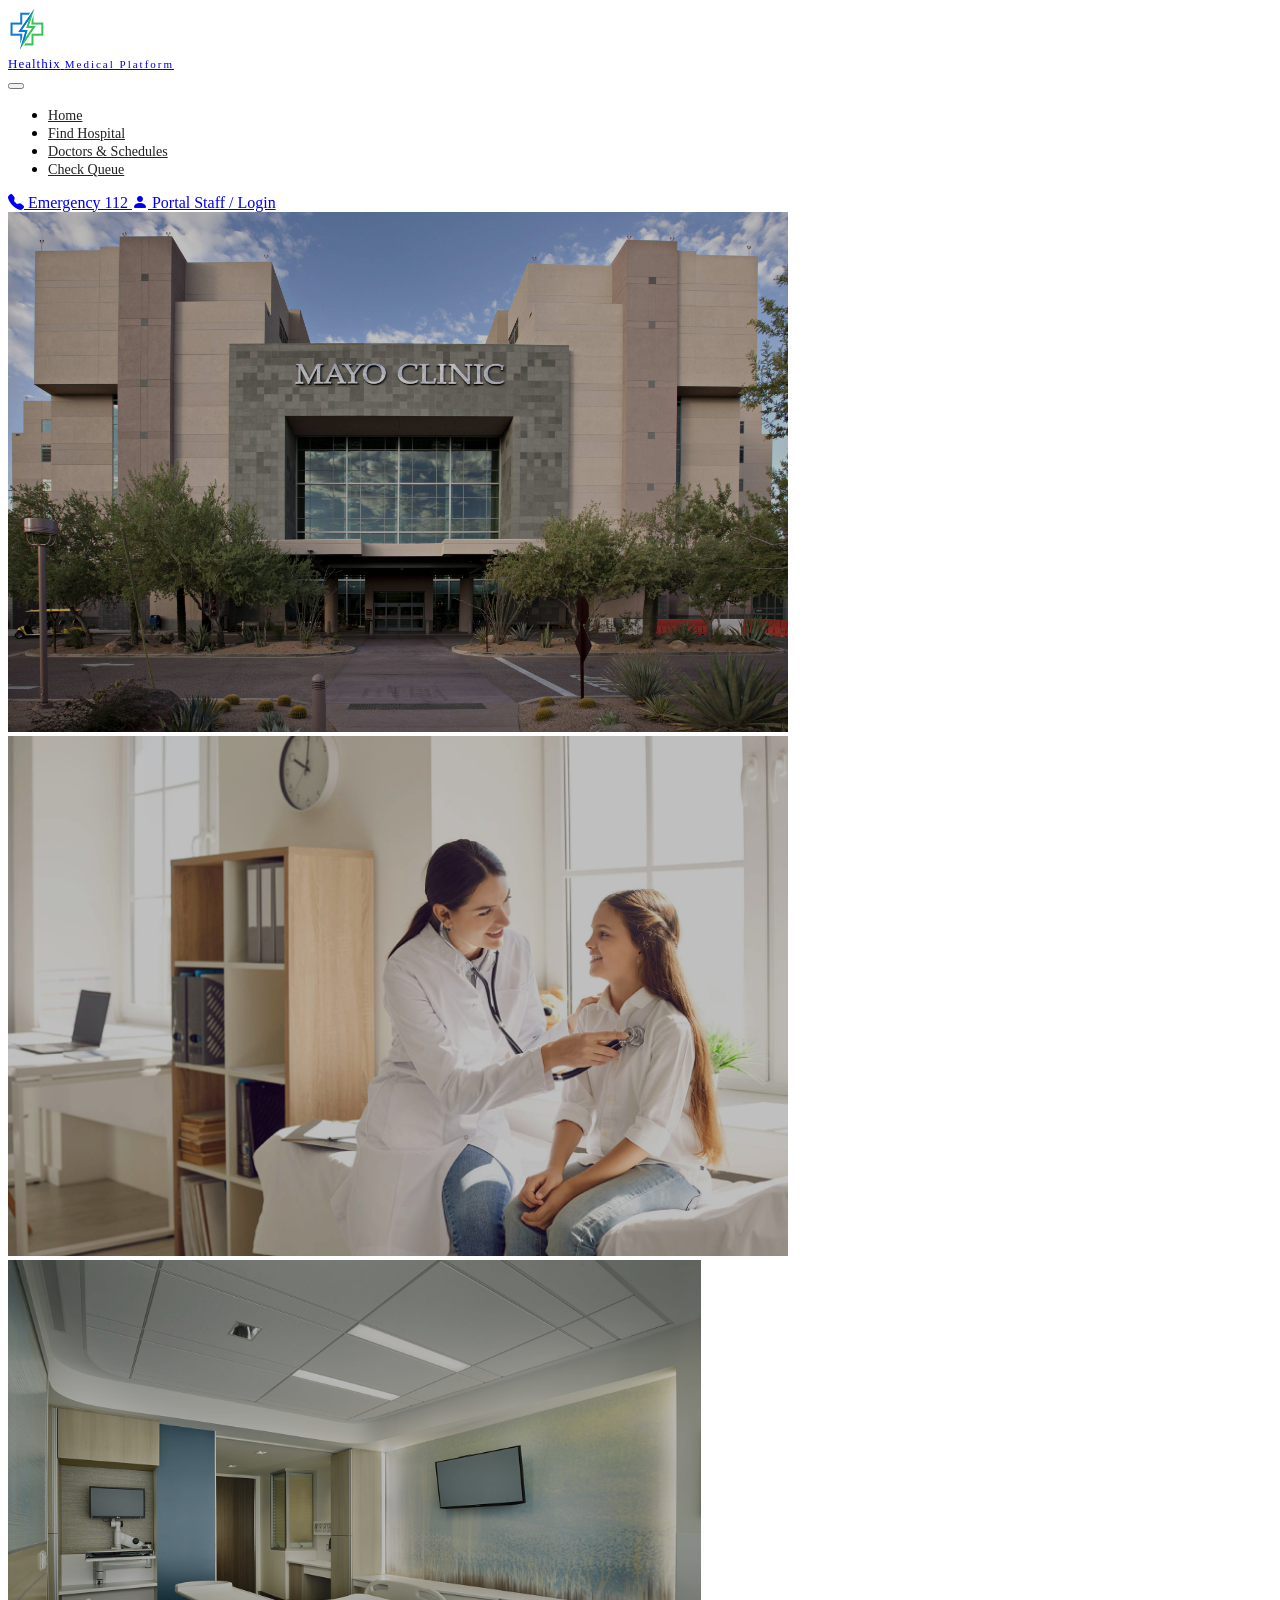
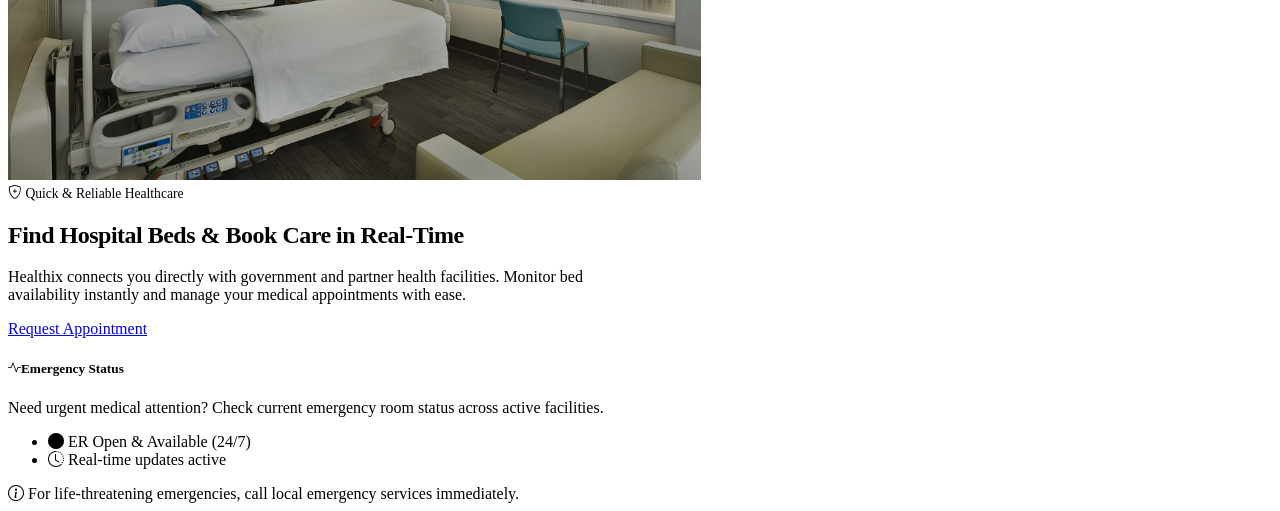
==== frontend/index.html @ d02d12ff "Add frontend: reorganized Bootstrap landing page" ====
<!DOCTYPE html>
<html lang ="en">
    <head>
        <meta charset="UTF-8">
        <meta name="viewport" content="width=device-width, initial-scale=1.0">
        <title>QuickCare - Hospital & Bed Availability</title>

        <link href="css/bootstrap.min.css" rel="stylesheet">
        <link rel="stylesheet" href="https://cdn.jsdelivr.net/npm/bootstrap-icons@1.11.1/font/bootstrap-icons.css">
        <style>
            .nav-link-custom {
                font-size: 0.88rem;
                font-weight: 500;
                color: #222 !important;
                transition: color 0.2s ease;
            }
            .nav-link-custom:hover {
                color: #0d6efd !important;
            }
            .action-link {
                font-size: 0.88rem;
                font-weight: 600;
                color: #222;
                text-decoration: none;
            }
            .action-link:hover {
                color: #0d6efd;
            }
        </style>
    </head>

    <body>

        <nav class="navbar navbar-expand-lg navbar-light bg-white border-bottom sticky-top py-3">
            <div class="container-fluid px-lg-5">
            <a class="navbar-brand d-flex align-items-center me-4" href="#">
                <img src="assets/img/QuickCareLogo.png" alt="logo" height="42" class="d-inline-block align-text-top">
                <div style="line-height: 1.1;">
                    <span style="font-size: 13px; letter-spacing: 1px;" class="d-block fw-bold text-dark">Healthix</span>
                    <span style="font-size: 11px; letter-spacing: 2px;" class="text-muted fw-semibold">Medical Platform</span>
                </div>
            </a>
            <button class="navbar-toggler border-0" type="button" data-bs-toggle="collapse" data-bs-target="#navMenu">
                <span class="navbar-toggler-icon"></span>
            </button>
            <div class="collapse navbar-collapse justify-content-end" id="navMenu">
                <ul class="navbar-nav align-items-center gap-lg-3 mb-3 mb-lg-0 me-lg-4">
                    <li class="nav-item">
                        <a class="nav-link nav-link-custom active" href="#">Home</a>
                    </li>
                    <li class="nav-item">
                        <a class="nav-link nav-link-custom" href="#hospitals">Find Hospital</a>
                    </li>
                    <li class="nav-item">
                        <a class="nav-link nav-link-custom" href="#doctors">Doctors & Schedules</a>
                    </li>
                    <li class="nav-item">
                        <a class="nav-link nav-link-custom" href="#queue-status">Check Queue</a>
                    </li>
                </ul>
                <div class="d-flex align-items-center gap-2">
                    <a href="tel:112" class="btn btn-outline-danger btn-sm px-3 py-2 rounded-pill fw-semibold">
                        <i class="bi bi-telephone-fill me-1"></i> Emergency 112
                    </a>
                    <a href="#login" class="btn btn-primary btn-sm px-3 py-2 rounded-pill fw-semibold shadow-sm">
                        <i class="bi bi-person-fill me-1"></i> Portal Staff / Login
                    </a>
                </div>
            </div>
            </div>
        </nav>

        <section id="heroCarousel" class="carousel slide border-bottom position-relative overflow-hidden" data-bs-ride="carousel">

            <div class="carousel-inner">
                <div class="carousel-item active" data-bs-interval="4000">
                    <img src="assets/img/Hospital 1.jpg" class="d-block w-100 object-fit-cover" style="height: 520px; filter: brightness(0.75);" alt="Background 1">
                </div>
                <div class="carousel-item" data-bs-interval="4000">
                    <img src="assets/img/Doctor Pic 1.jpg" class="d-block w-100 object-fit-cover" style="height: 520px; filter: brightness(0.75);" alt="Background 2">
                </div>
                <div class="carousel-item" data-bs-interval="4000">
                    <img src="assets/img/Hospital Room 1.jpg" class="d-block w-100 object-fit-cover" style="height: 520px; filter: brightness(0.75);" alt="Background 3">
                </div>
            </div>
            <div class="position-absolute top-0 start-0 w-100 h-100 d-flex align-items-center" style="z-index: 2;">

            <div class="container px-lg-5 py-5">
                <div class="row align-items-center">
                    <div class="col-lg-7 mb-4 mb-lg-0 text-white">
                        <span class="badge bg-primary-subtle text-primary mb-3 px-3 py-2 rounded-pill fw-semibold" style="font-size: 0.85rem;">
                            <i class="bi bi-shield-plus me-1"></i> Quick & Reliable Healthcare
                        </span>
                        <h1 class="fw-bold display-5 text-white mb-3" style="letter-spacing: -0.5px;">
                            Find Hospital Beds & Book Care in Real-Time
                        </h1>
                        <p class="lead fs-6 mb-4 text-light" style="max-width: 580px;">
                            Healthix connects you directly with government and partner health facilities. Monitor bed availability instantly and manage your medical appointments with ease.
                        </p>
                        <div class="d-flex flex-wrap gap-3">
                            <a href="#bed-avaibility" class="btn btn-primary px-4 py-2 fw-semibold">
                                Request Appointment
                            </a>
                     </div>
                </div>

            <div class="col-lg-5">
                <div class="card border-0 shadow-sm p-4 rounded-4 bg-white">
                    <h5 class="fw-bold mb-3 text-dark">
                        <i class="bi bi-activity text-primary me-2"></i>Emergency Status
                    </h5>
                    <p class="text-muted small mb-4">
                        Need urgent medical attention? Check current emergency room status across active facilities.
                    </p>
                    <ul class="list-unstyled mb-4 small">
                        <li class="d-flex align-items-center mb-2 text-success fw-semibold">
                            <i class="bi bi-circle-fill fs-6 me-2"></i> ER Open & Available (24/7)
                        </li>
                        <li class="d-flex align-items-center text-secondary">
                            <i class="bi bi-clock-history me-2"></i> Real-time updates active
                        </li>
                    </ul>
                    <div class="alert alert-light border m-0 py-2 px-3 small text-muted">
                        <i class="bi bi-info-circle me-1 text-primary"></i> For life-threatening emergencies, call local emergency services immediately.
                    </div>
                </div>
            </div>
        </div>
    </div>
    </div>

        </section>
        <script src="js/bootstrap.bundle.min.js"></script>
    </body>
</html>
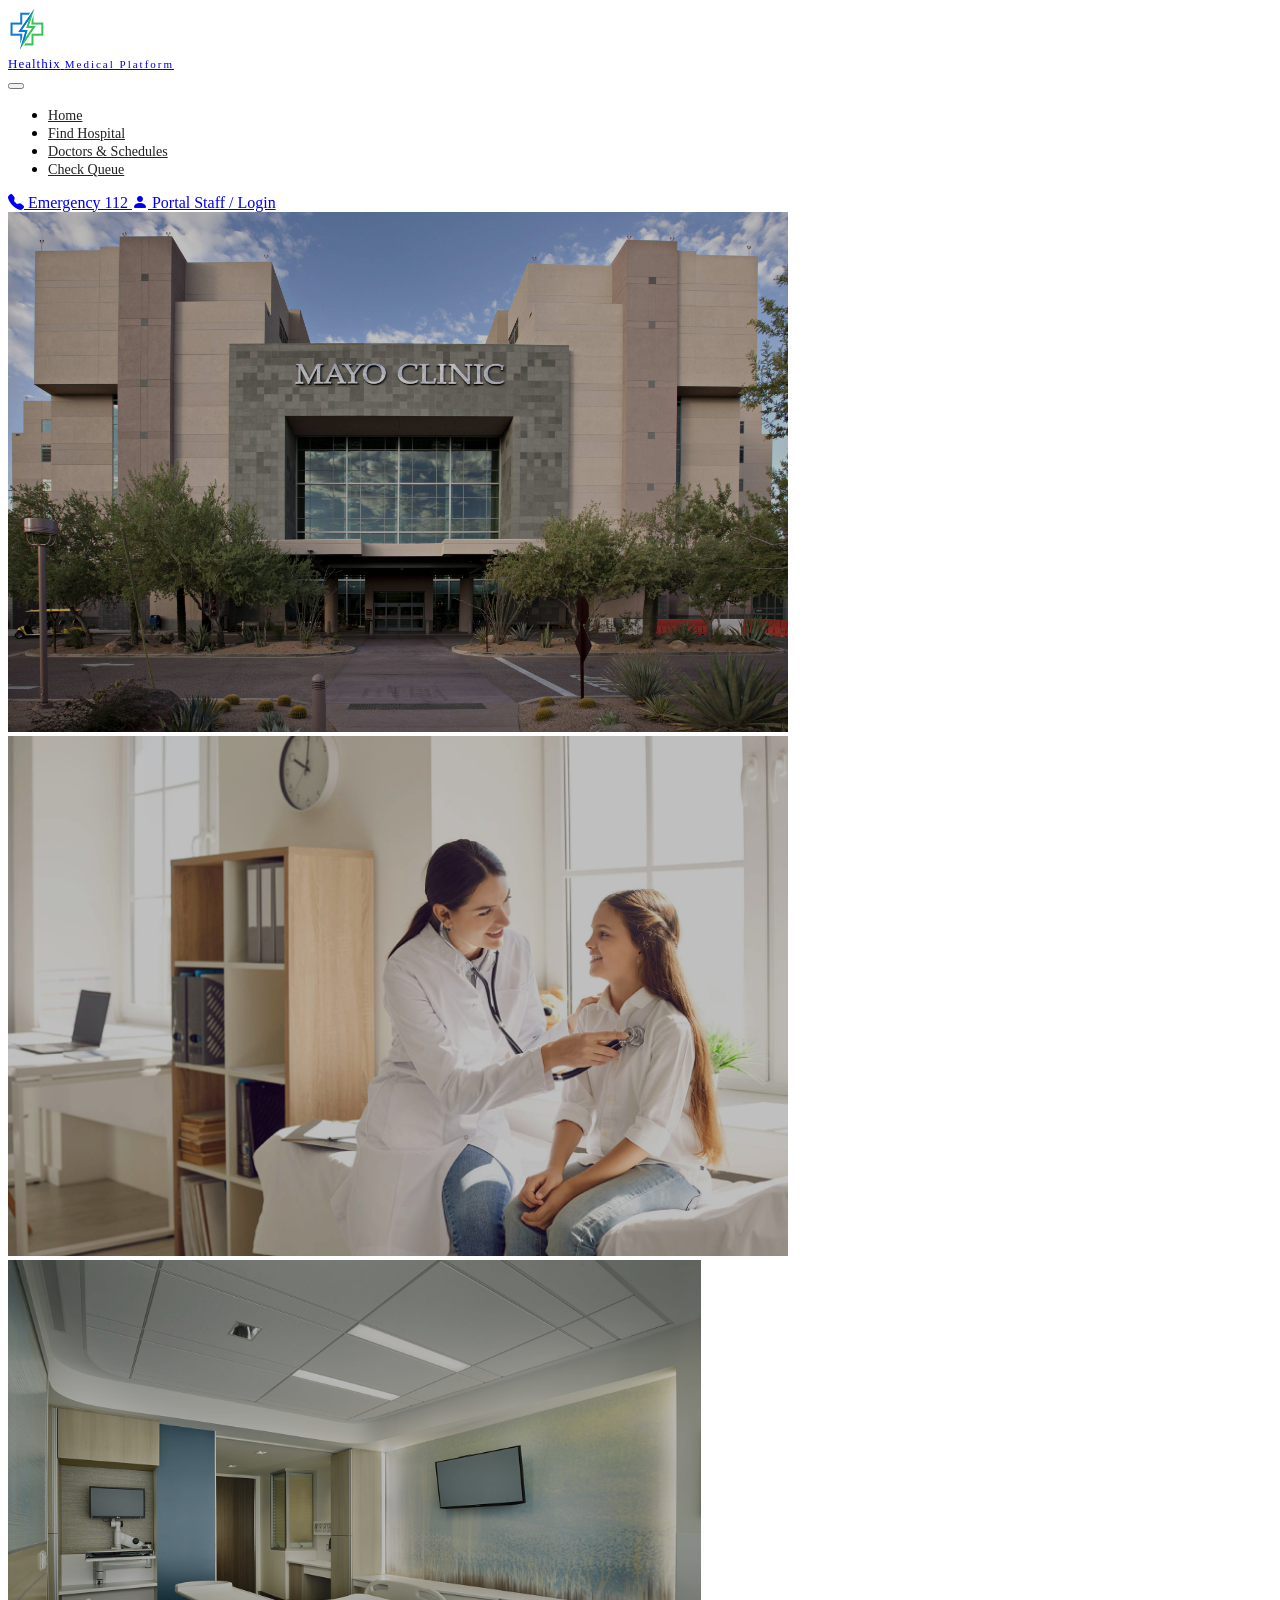
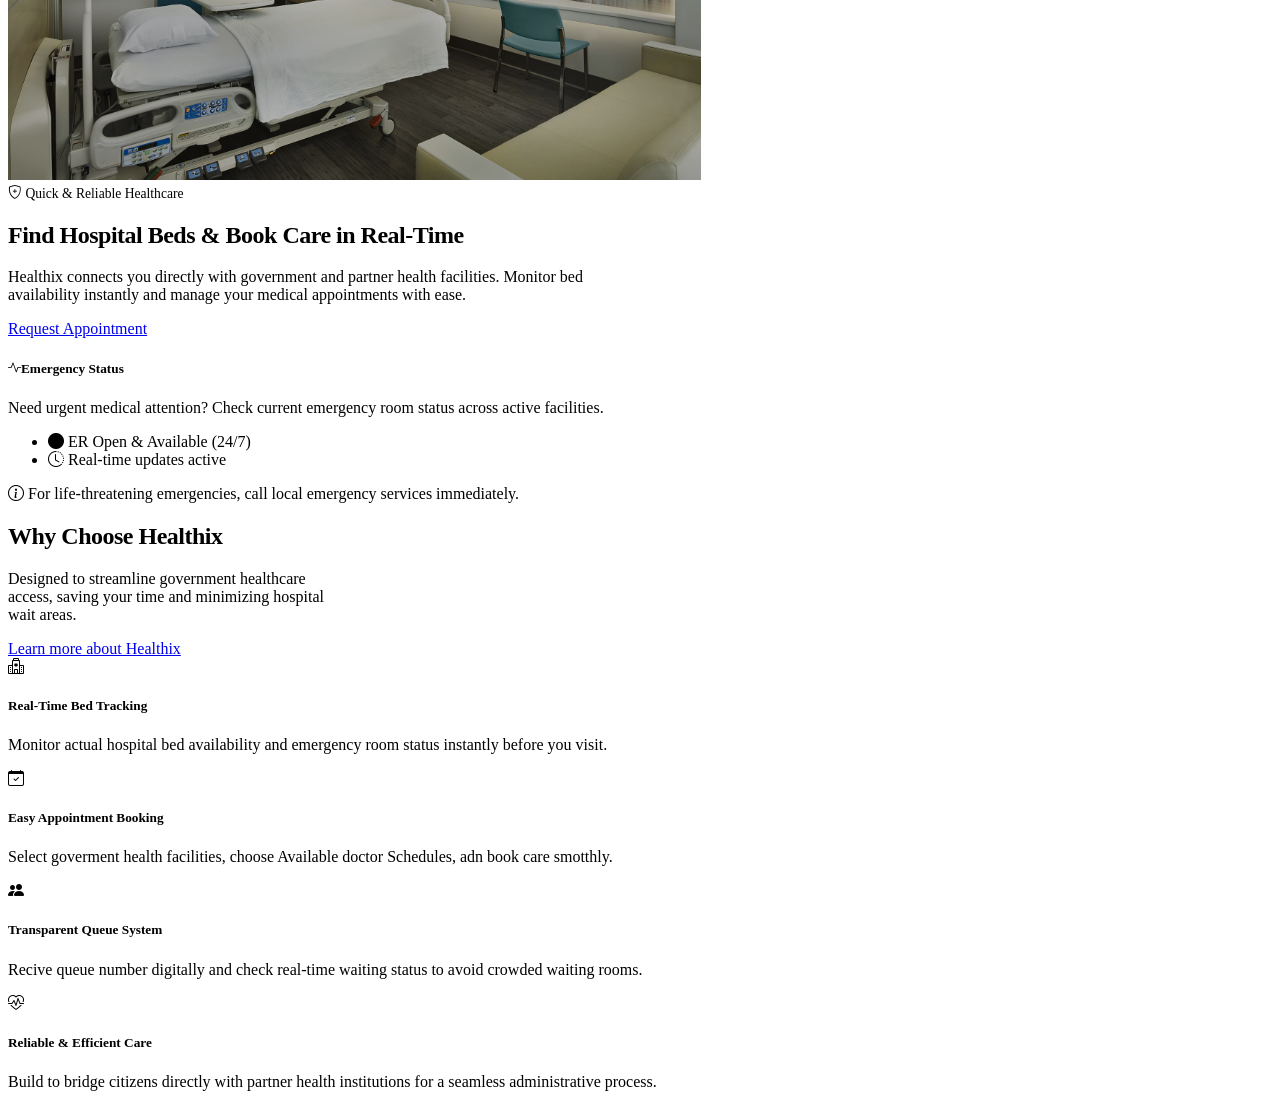
==== commit 9ba488fd: "add 'Why choose Healthix' feature grid section" ====
--- a/frontend/index.html
+++ b/frontend/index.html
@@ -123,12 +123,85 @@
                     <div class="alert alert-light border m-0 py-2 px-3 small text-muted">
                         <i class="bi bi-info-circle me-1 text-primary"></i> For life-threatening emergencies, call local emergency services immediately.
                     </div>
+                    </div>
+                    </div>
                 </div>
             </div>
         </div>
-    </div>
-    </div>
-
+        </section>
+
+        <section class="py-5 bg-white border-bottom">
+            <div class="container px-lg-5 py-4">
+                <div class="row align-items-start">
+
+                    <div class="col-lg-4 mb-5 mb-lg-0">
+                        <h2 class="fw-bold display-6 text-dark mb-3" style="letter-spacing: -0.5px;">
+                            Why Choose Healthix
+                        </h2>
+                        <p class="text-muted small mb-4" style="max-width: 320px;">
+                            Designed to streamline government healthcare access, saving your time and minimizing hospital wait areas.
+                        </p>
+                        <a href="#about" class="btn btn=btn-primary rounded-pill px-4 py-2 fw-semibold shadow-sm">
+                            Learn more about Healthix
+                        </a>
+                    </div>
+
+                    <div class="col-lg-8">
+                        <div class="row g-4">
+
+                            <div class="col-md-6">
+                                <div class="pt-3 border-top border-dark border-opacity-25">
+                                    <div class="mb-2 text-primary fs-4">
+                                        <i class="bi bi-hospital"></i>
+                                    </div>
+                                    <h5 class="fw-bold text-dark mb-2">Real-Time Bed Tracking</h5>
+                                    <p class="text-muted small mb-0">
+                                        Monitor actual hospital bed availability and emergency room status instantly before you visit.
+                                    </p>
+                                </div>
+                            </div>
+
+                            <div class="col-md-6">
+                                <div class="pt-3 border-top border-dark border-opacity-25">
+                                    <div class="mb-2 text-primary fs-4">
+                                        <i class="bi bi-calendar-check"></i>
+                                    </div>
+                                    <h5 class="fw-bold text-dark mb-2">Easy Appointment Booking</h5>
+                                    <p class="text-muted small mb-0">
+                                        Select goverment health facilities, choose Available doctor Schedules, adn book care smotthly.
+                                    </p>
+                                </div>
+                            </div>
+
+                            <div class="col-md-6">
+                                <div class="pt-3 border-top border-dark border-opacity-25">
+                                    <div class="mb-2 text-primary fs-4">
+                                        <i class="bi bi-people-fill"></i>
+                                    </div>
+                                    <h5 class="fw-bold text-dark mb-2">Transparent Queue System</h5>
+                                    <p class="text-muted small mb-0">
+                                        Recive queue number digitally and check real-time waiting status to avoid crowded waiting rooms.
+                                    </p>
+                                </div>
+                            </div>
+
+                            <div class="col-md-6">
+                                <div class="pt-3 border-top border-dark border-opacity-25">
+                                    <div class="mb-2 text-primary fs-4">
+                                        <i class="bi bi-heart-pulse"></i>
+                                    </div>
+                                    <h5 class="fw-bold text-dark mb-2">Reliable & Efficient Care</h5>
+                                    <p class="text-muted small mb-0">
+                                        Build to bridge citizens directly with partner health institutions for a seamless administrative process.
+                                    </p>
+                                </div>
+                            </div>
+
+
+                        </div>
+                    </div>
+                </div>
+            </div>
         </section>
         <script src="js/bootstrap.bundle.min.js"></script>
     </body>
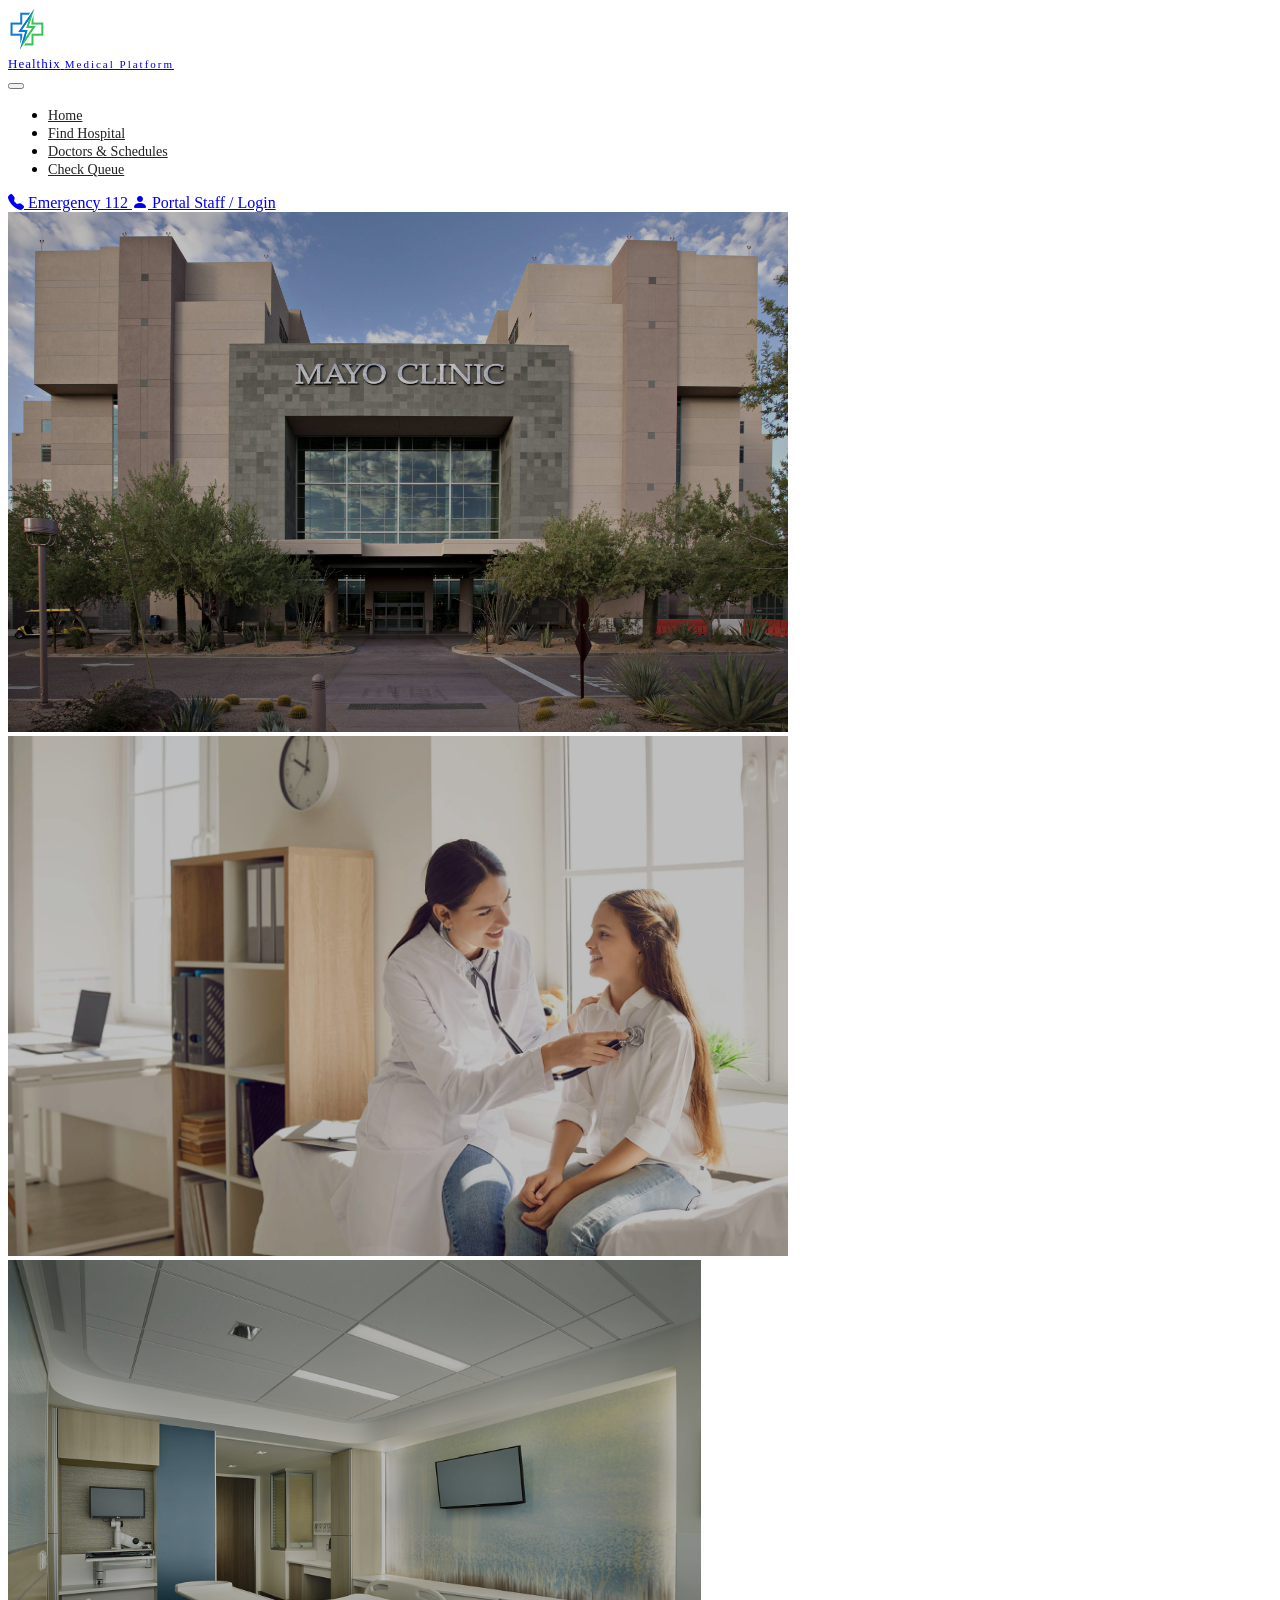
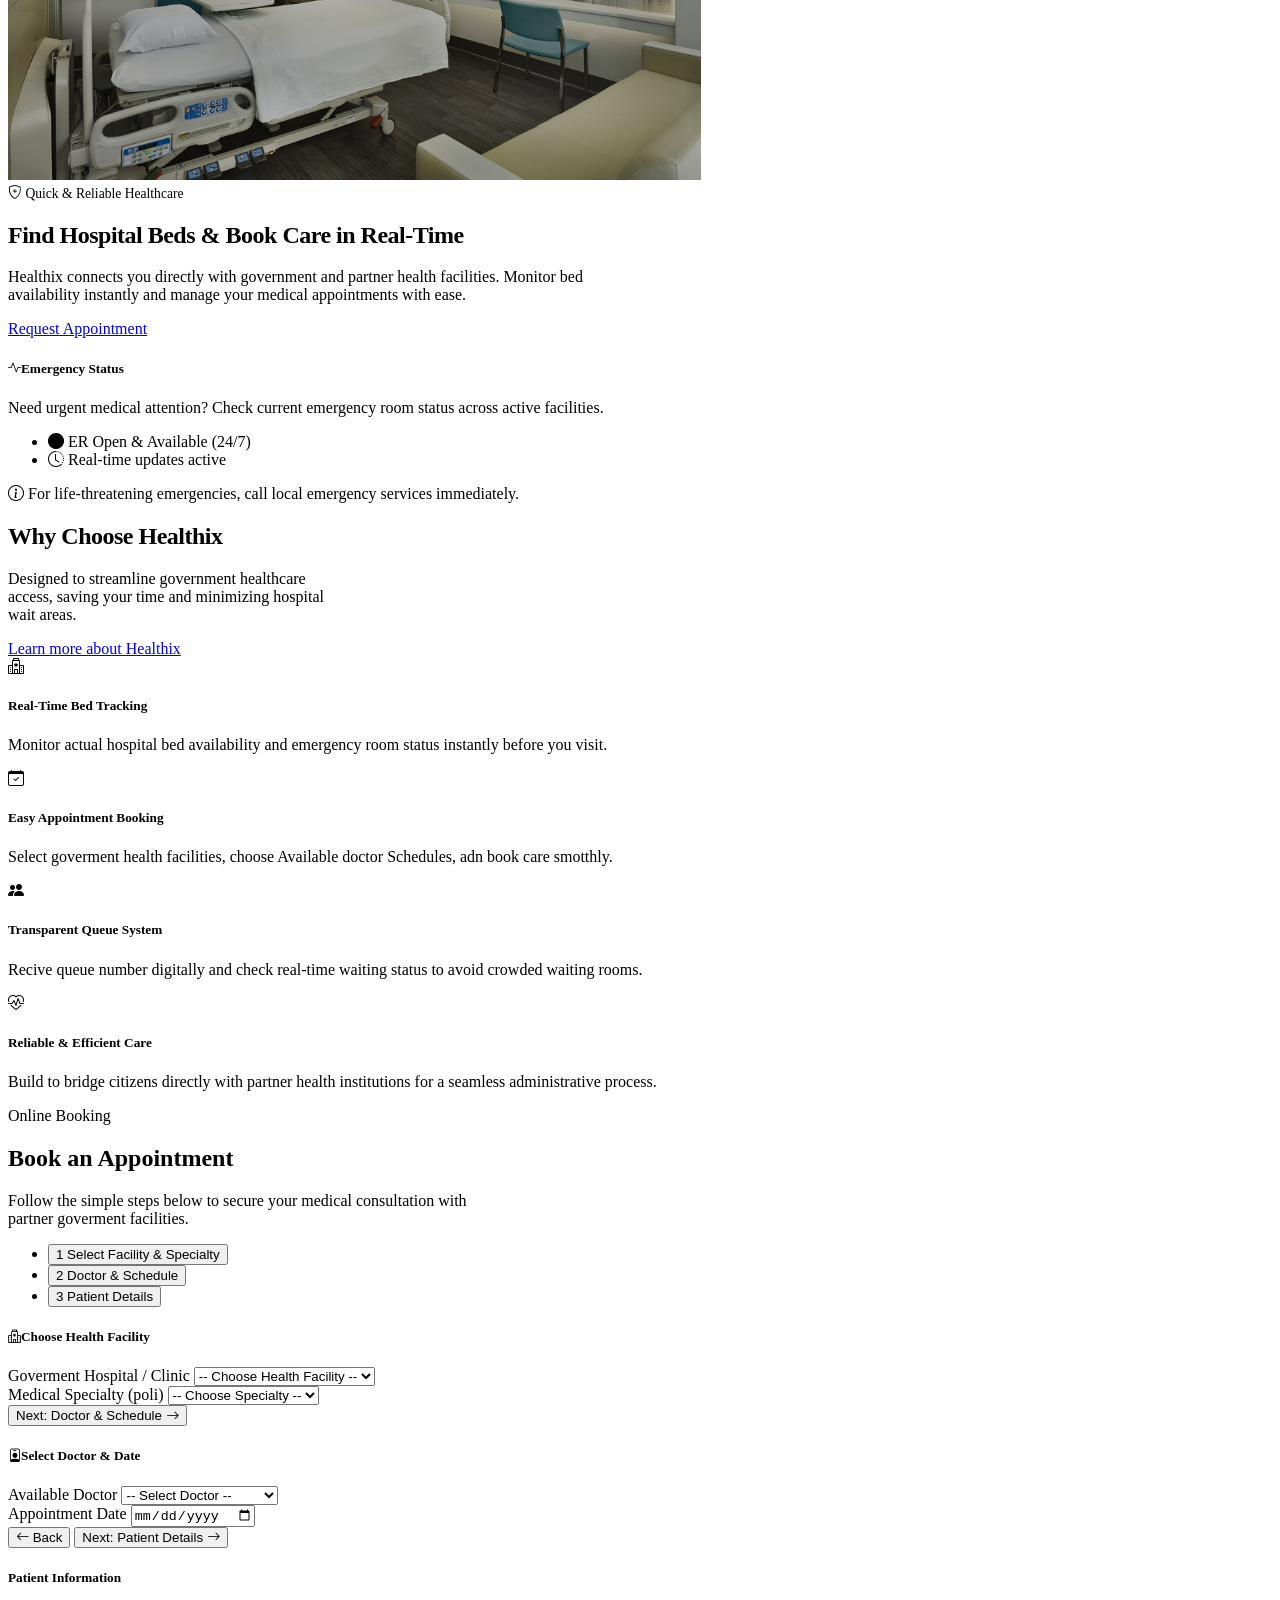
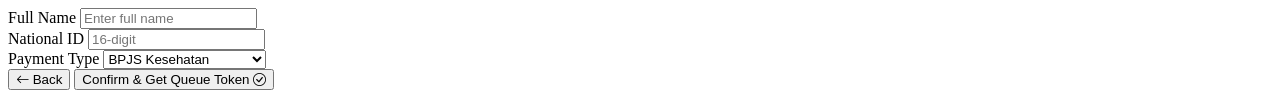
==== commit a4c6e60e: "complete 3-step appointment booking wizard" ====
--- a/frontend/index.html
+++ b/frontend/index.html
@@ -203,6 +203,148 @@
                 </div>
             </div>
         </section>
+
+        <section id="booking-section" class="py-5 bg-light border-bottom">
+            <div class="container px-lg-5 py-3">
+
+                <div class="text-center mb-5">
+                    <span class="badge bg-primary-subtle text-primary fw-semibold px-3 py-2 rounded-pill mb-2">
+                        Online Booking
+                    </span>
+                    <h2 class="fw-bold display-6 text-dark">Book an Appointment</h2>
+                    <p class="text-muted small mx-auto" style="max-width: 500px;">
+                        Follow the simple steps below to secure your medical consultation with partner goverment facilities.
+                    </p>
+                </div>
+            </div>
+
+            <div class="row justify-content-center mb-4">
+                <div class="col-lg-10">
+                    <ul class="nav nav-pills nav-justified bg-wihte p-2 rounded-4 shadow-sm border" id="bookingTab" role="tablist">
+                        <li class="nav-item" role="presentation">
+                            <button class="nav-link active fw-semibold rounded-3 py-2" id="step1-tab" data-bs-toggle="tab" data-bs-target="#step1" type="button" role="tab">
+                                <span class="badge bg-primary me-2">1</span> Select Facility & Specialty
+                            </button>
+                        </li>
+                        <li class="nav-item" role="presentation">
+                            <button class="nav-link fw fw-semibold rounded-3 py-2" id="step2-tab" data-bs-toggle="tab" data-bs-target="#step2" type="button" role="tab">
+                                <span class="badge bg-secondary me-2">2</span> Doctor & Schedule
+                            </button>
+                        </li>
+                        <li class="nav-item" role="presentation">
+                            <button class="nav-link fw-semibold rounded-3 py-2" id="step3-tab" data-bs-toggle="tab" data-bs-target="#step3" type="button" role="tab">
+                                <span class="badge bg-secondary me-2">3</span> Patient Details
+                            </button>
+                        </li>
+                    </ul>
+                </div>
+            </div>
+
+            <div class="row justify-content-center">
+                <div class="col-lg-10">
+                    <div class="card border-0 shadow-sm rounded-4 p-4 p-md-5 bg-white">
+                        <div class="tab-content" id="bookingTabContent">
+
+                            <div class="tab-pane fade show active" id="step1" role="tabpanel">
+                                <h5 class="fw-bold text-dark mb-3"><i class="bi bi-hospital text-primary me-2"></i>Choose Health Facility</h5>
+                                <div class="row g-3">
+                                    <div class="col-md-6">
+                                        <label class="form-label text-muted small fw-semibold">Goverment Hospital / Clinic</label>
+                                        <select class="form-select form-select-lg fs-6 rounded-3">
+                                            <option selected disabled>-- Choose Health Facility --</option>
+                                            <option>RSUP Dr. Sardjito</option>
+                                            <option>RSUD Kota Yogyakarta</option>
+                                            <option>Puskesmas Umbulharjo I</option>
+                                        </select>
+                                    </div>
+                                    <div class="col-md-6">
+                                        <label class="form-label text-muted small fw-semibold">Medical Specialty (poli)</label>
+                                        <select class="form-select form-select-lg fs-6 rounded-3">
+                                            <option selected disabled>-- Choose Specialty --</option>
+                                            <option>General Medicine</option>
+                                            <option>Pediatrics</option>
+                                            <option>Cardiology</option>
+                                            <option>Internal Medicine</option>
+                                        </select>
+                                    </div>
+                                </div>
+                                <div class="text-end mt-4">
+                                    <button class="btn btn-primary rounded-pill px-4 py-2 fw-semibold" onclick="goToTab('step2-tab')">
+                                        Next: Doctor & Schedule <i class="bi bi-arrow-right ms-1"></i>
+                                    </button>
+                                </div>
+                            </div>
+
+                            <div class="tab-pane fade" id="step2" role="tabpanel">
+                                <h5 class="fw-bold text-dark mb-3"><i class="bi bi-person-badge text-primary me-2"></i>Select Doctor & Date</h5>
+                                <div class="row g-3">
+                                    <div class="col-md-6">
+                                        <label class="form-label text-muted small fw-semibold">Available Doctor</label>
+                                        <select class="form-select form-select-lg fs-6 rounded-3">
+                                            <option selected disabled>-- Select Doctor --</option>
+                                            <option>dr. Budi Santoso, Sp.A</option>
+                                            <option>dr. Siti Rahma, Sp.JP</option>
+                                        </select>
+                                    </div>
+                                <div class="col-md-6">
+                                    <label class="form-label text-muted small fw-semibold">Appointment Date</label>
+                                    <input type="date" class="form-control form-control-lg fs-6 rounded-3">
+                                </div>
+                            </div>
+                            <div class="d-flex justify-content-between mt-4">
+                                <button class="btn btn-outline-secondary rounded-pill px-4 py-2 fw-semibold" onclick="goToTab('step1-tab')">
+                                    <i class="bi bi-arrow-left me-1"></i> Back
+                                </button>
+                                <button class="btn btn-primary rounded-pill px-4 py-2 fw-semibold" onclick="goToTab('step3-tab')">
+                                    Next: Patient Details <i class="bi bi-arrow-right ms-1"></i>
+                                </button>
+                            </div>
+                        </div>
+
+                        <div class="tab-pane fade" id="step3"  role="tabpanel">
+                            <h5 class="fw-bold text-dark mb-3"><i class="bi bi-person-line-fill text-primary me-2"></i>Patient Information</h5>
+                            <form id="appointmentForm">
+                                <div class="row g-3">
+                                        <div class="col-md-6">
+                                            <label class="form-label text-muted small fw-semibold">Full Name</label>
+                                            <input type="text" class="form-control rounded-3" placeholder="Enter full name" required>
+                                        </div>
+                                        <div class="col-md-6">
+                                            <label class="form-label text-muted small fw-semibold">National ID</label>
+                                            <input type="text" class="form-control rounded-3" placeholder="16-digit" required>
+                                        </div>
+                                        <div class="col-md-6">
+                                            <label class="form-label text-muted small fw-semibold">Payment Type</label>
+                                            <select class="form-select rounded-3">
+                                                <option>BPJS Kesehatan</option>
+                                                <option>General / Out-of-Pocket </option>
+                                            </select>
+                                        </div>
+                                    </div>
+                                    <div class="d-flex justify-content-between mt-4">
+                                        <button type="button" class="btn btn-outline-secondary rounded-pill px-4 py-2 fw-semibold" onclick="goToTab('step2-tab')">
+                                            <i class="bi bi-arrow-left me-1"></i> Back
+                                        </button>
+                                        <button type="submit" class="btn btn-success rounded-pill px-4 py-2 fw-semibold shadow-sm">
+                                            Confirm & Get Queue Token <i class="bi bi-check-circle ms-1"></i>
+                                        </button>
+                                    </div>
+                                </div>
+                            </form>
+                        </div>
+                    </div>
+                </div>
+            </div>
+        </section>
         <script src="js/bootstrap.bundle.min.js"></script>
+        <script>
+            function goToTab(tabId) {
+                const triggerEl = document.getElementById(tabId);
+                if (triggerEl) {
+                    const tab = new bootstrap.Tab(triggerEl);
+                    tab.show();
+                }
+            }
+        </script>
     </body>
 </html>
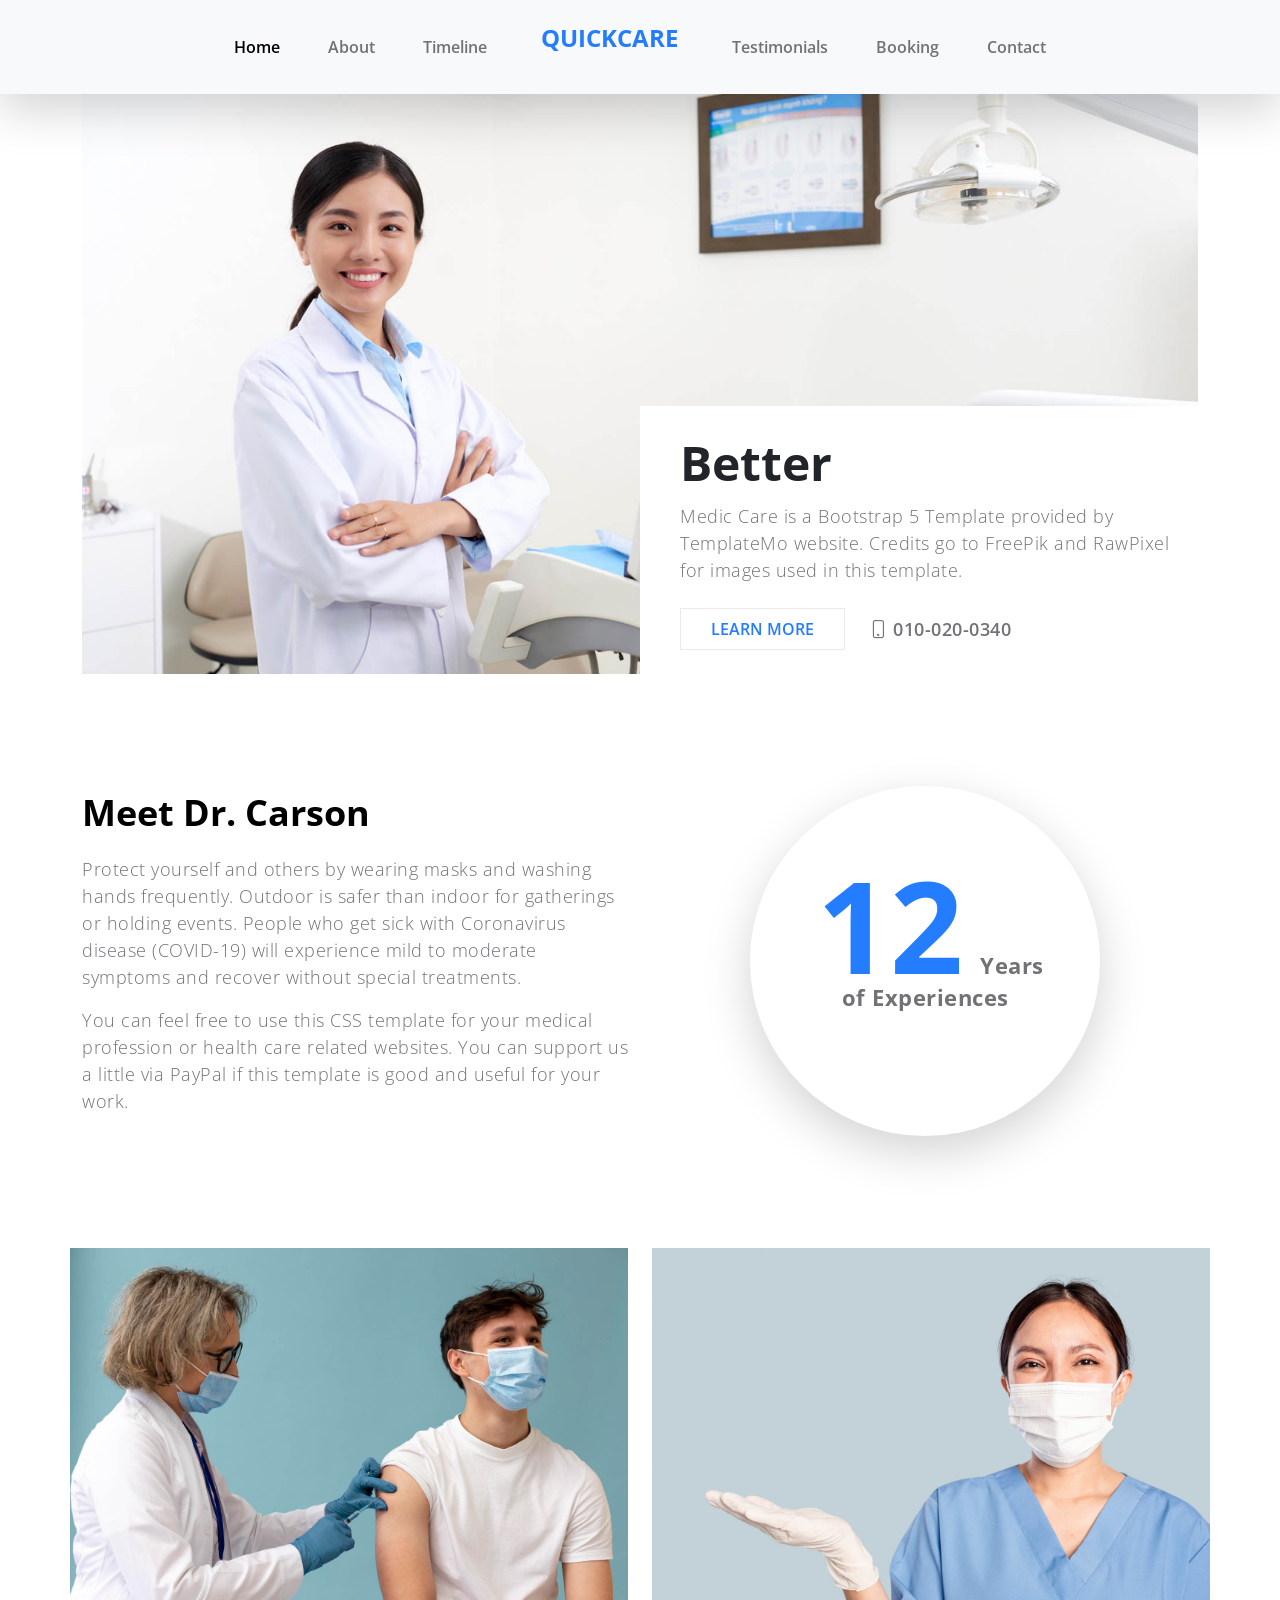
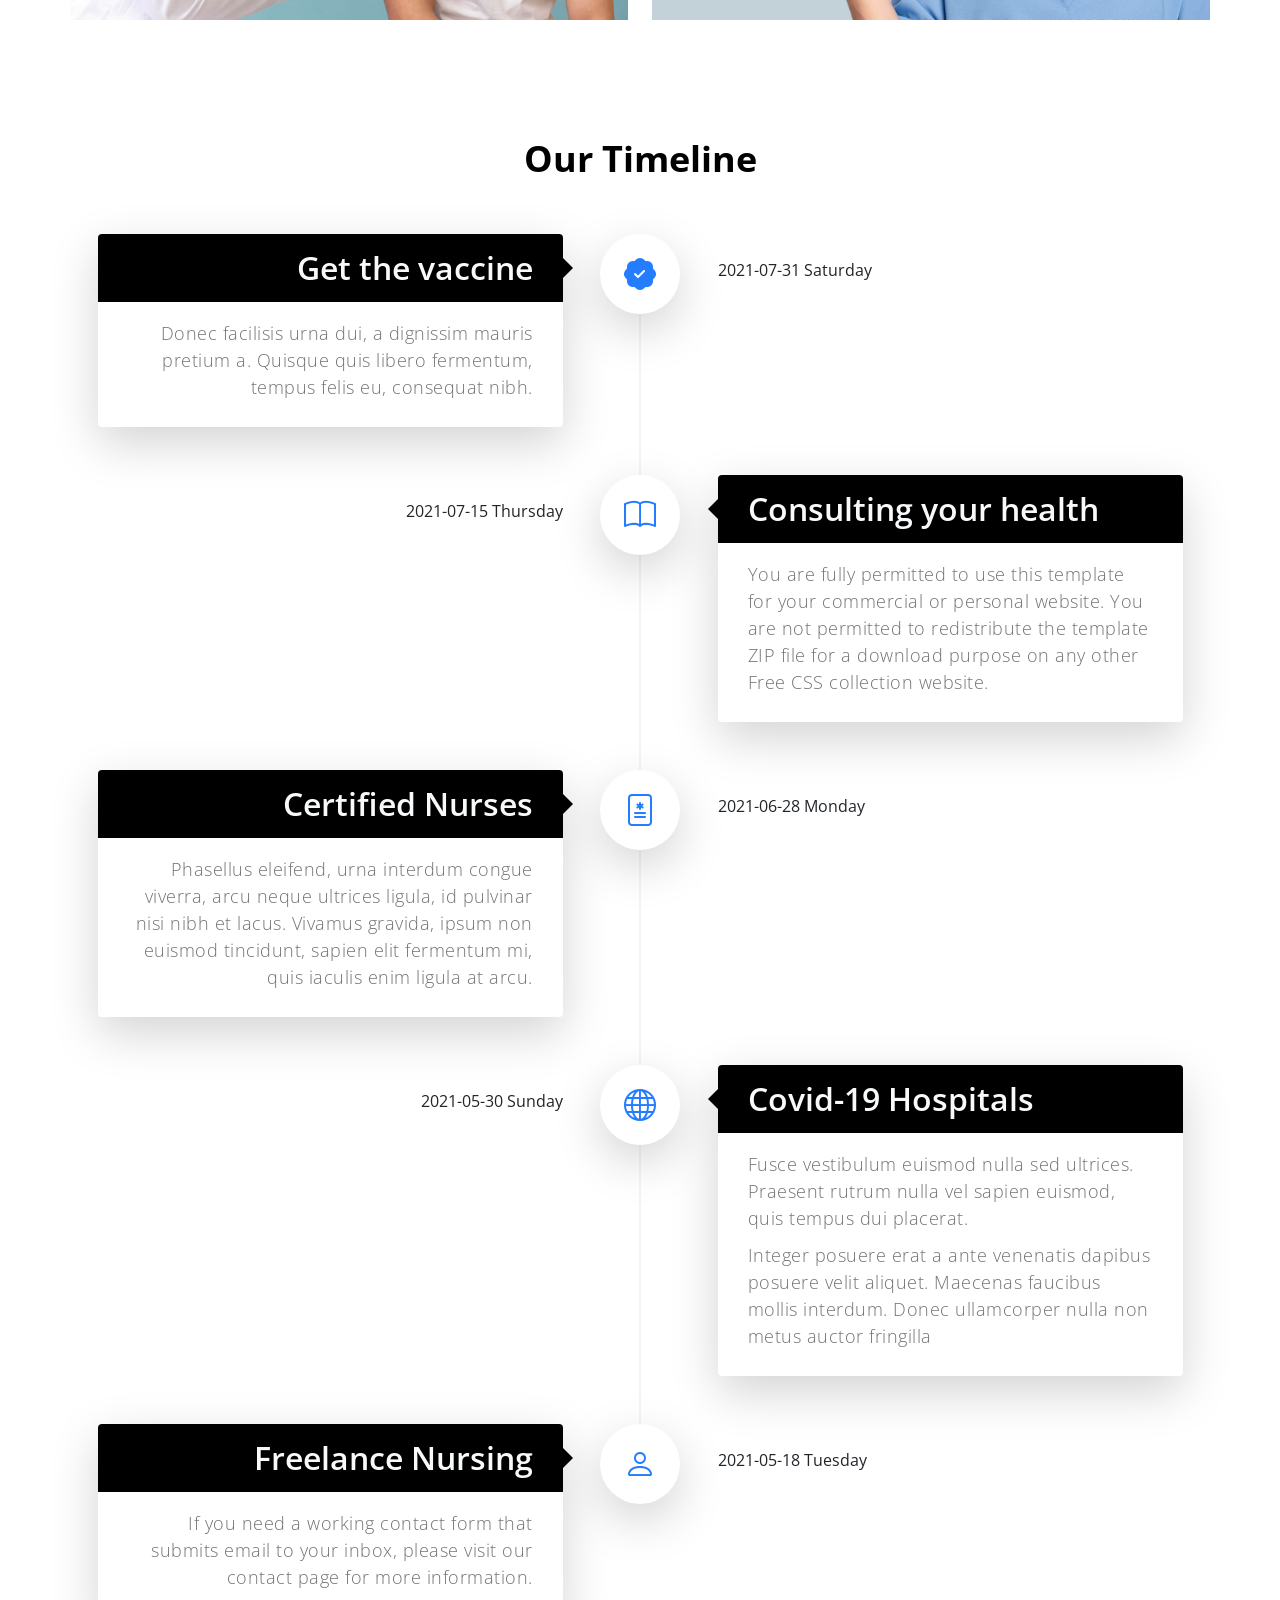
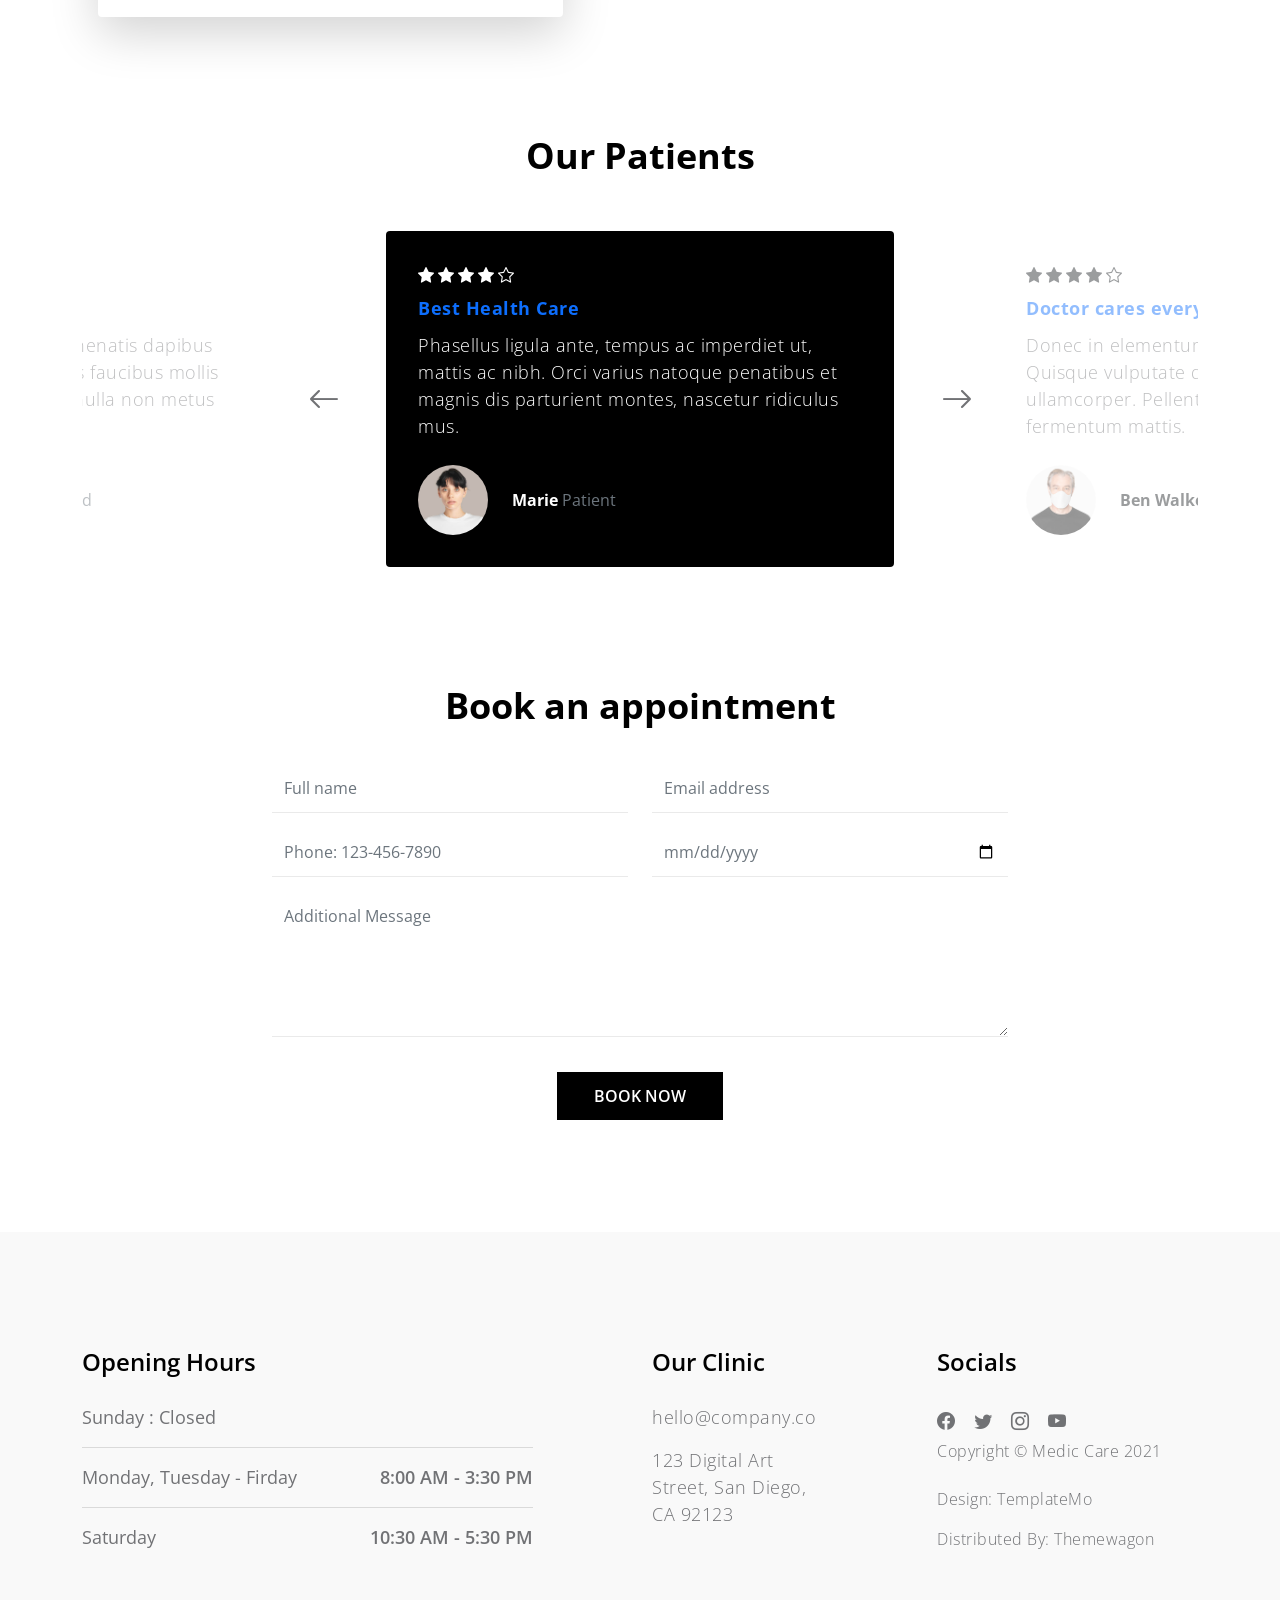
==== commit 64a1e290: "Add frontend from lara" ====
--- a/frontend/index.html
+++ b/frontend/index.html
@@ -1,350 +1,489 @@
-<!DOCTYPE html>
-<html lang ="en">
+<!doctype html>
+<html lang="en">
     <head>
-        <meta charset="UTF-8">
-        <meta name="viewport" content="width=device-width, initial-scale=1.0">
-        <title>QuickCare - Hospital & Bed Availability</title>
+        <meta charset="utf-8">
+        <meta name="viewport" content="width=device-width, initial-scale=1">
+
+        <meta name="description" content="">
+        <meta name="author" content="">
+
+        <title>Government Hospital Appointment System</title>
+
+        <!-- CSS FILES -->        
+        <link rel="preconnect" href="https://fonts.googleapis.com">
+        
+        <link rel="preconnect" href="https://fonts.gstatic.com" crossorigin>
+        
+        <link href="https://fonts.googleapis.com/css2?family=Open+Sans:wght@300;400;600;700&display=swap" rel="stylesheet">
 
         <link href="css/bootstrap.min.css" rel="stylesheet">
-        <link rel="stylesheet" href="https://cdn.jsdelivr.net/npm/bootstrap-icons@1.11.1/font/bootstrap-icons.css">
-        <style>
-            .nav-link-custom {
-                font-size: 0.88rem;
-                font-weight: 500;
-                color: #222 !important;
-                transition: color 0.2s ease;
-            }
-            .nav-link-custom:hover {
-                color: #0d6efd !important;
-            }
-            .action-link {
-                font-size: 0.88rem;
-                font-weight: 600;
-                color: #222;
-                text-decoration: none;
-            }
-            .action-link:hover {
-                color: #0d6efd;
-            }
-        </style>
+
+        <link href="css/bootstrap-icons.css" rel="stylesheet">
+
+        <link href="css/owl.carousel.min.css" rel="stylesheet">
+
+        <link href="css/owl.theme.default.min.css" rel="stylesheet">
+
+        <link href="css/templatemo-medic-care.css" rel="stylesheet">
+<!--
+
+TemplateMo 566 Medic Care
+
+https://templatemo.com/tm-566-medic-care
+
+-->
     </head>
-
-    <body>
-
-        <nav class="navbar navbar-expand-lg navbar-light bg-white border-bottom sticky-top py-3">
-            <div class="container-fluid px-lg-5">
-            <a class="navbar-brand d-flex align-items-center me-4" href="#">
-                <img src="assets/img/QuickCareLogo.png" alt="logo" height="42" class="d-inline-block align-text-top">
-                <div style="line-height: 1.1;">
-                    <span style="font-size: 13px; letter-spacing: 1px;" class="d-block fw-bold text-dark">Healthix</span>
-                    <span style="font-size: 11px; letter-spacing: 2px;" class="text-muted fw-semibold">Medical Platform</span>
-                </div>
-            </a>
-            <button class="navbar-toggler border-0" type="button" data-bs-toggle="collapse" data-bs-target="#navMenu">
-                <span class="navbar-toggler-icon"></span>
-            </button>
-            <div class="collapse navbar-collapse justify-content-end" id="navMenu">
-                <ul class="navbar-nav align-items-center gap-lg-3 mb-3 mb-lg-0 me-lg-4">
-                    <li class="nav-item">
-                        <a class="nav-link nav-link-custom active" href="#">Home</a>
-                    </li>
-                    <li class="nav-item">
-                        <a class="nav-link nav-link-custom" href="#hospitals">Find Hospital</a>
-                    </li>
-                    <li class="nav-item">
-                        <a class="nav-link nav-link-custom" href="#doctors">Doctors & Schedules</a>
-                    </li>
-                    <li class="nav-item">
-                        <a class="nav-link nav-link-custom" href="#queue-status">Check Queue</a>
-                    </li>
-                </ul>
-                <div class="d-flex align-items-center gap-2">
-                    <a href="tel:112" class="btn btn-outline-danger btn-sm px-3 py-2 rounded-pill fw-semibold">
-                        <i class="bi bi-telephone-fill me-1"></i> Emergency 112
+    
+    <body id="top">
+    
+        <main>
+
+            <nav class="navbar navbar-expand-lg bg-light fixed-top shadow-lg">
+                <div class="container">
+                    <a class="navbar-brand mx-auto d-lg-none" href="index.html">
+                        QUICKCARE
+                        <strong class="d-block">Health Specialist</strong>
                     </a>
-                    <a href="#login" class="btn btn-primary btn-sm px-3 py-2 rounded-pill fw-semibold shadow-sm">
-                        <i class="bi bi-person-fill me-1"></i> Portal Staff / Login
-                    </a>
-                </div>
-            </div>
-            </div>
-        </nav>
-
-        <section id="heroCarousel" class="carousel slide border-bottom position-relative overflow-hidden" data-bs-ride="carousel">
-
-            <div class="carousel-inner">
-                <div class="carousel-item active" data-bs-interval="4000">
-                    <img src="assets/img/Hospital 1.jpg" class="d-block w-100 object-fit-cover" style="height: 520px; filter: brightness(0.75);" alt="Background 1">
-                </div>
-                <div class="carousel-item" data-bs-interval="4000">
-                    <img src="assets/img/Doctor Pic 1.jpg" class="d-block w-100 object-fit-cover" style="height: 520px; filter: brightness(0.75);" alt="Background 2">
-                </div>
-                <div class="carousel-item" data-bs-interval="4000">
-                    <img src="assets/img/Hospital Room 1.jpg" class="d-block w-100 object-fit-cover" style="height: 520px; filter: brightness(0.75);" alt="Background 3">
-                </div>
-            </div>
-            <div class="position-absolute top-0 start-0 w-100 h-100 d-flex align-items-center" style="z-index: 2;">
-
-            <div class="container px-lg-5 py-5">
-                <div class="row align-items-center">
-                    <div class="col-lg-7 mb-4 mb-lg-0 text-white">
-                        <span class="badge bg-primary-subtle text-primary mb-3 px-3 py-2 rounded-pill fw-semibold" style="font-size: 0.85rem;">
-                            <i class="bi bi-shield-plus me-1"></i> Quick & Reliable Healthcare
-                        </span>
-                        <h1 class="fw-bold display-5 text-white mb-3" style="letter-spacing: -0.5px;">
-                            Find Hospital Beds & Book Care in Real-Time
-                        </h1>
-                        <p class="lead fs-6 mb-4 text-light" style="max-width: 580px;">
-                            Healthix connects you directly with government and partner health facilities. Monitor bed availability instantly and manage your medical appointments with ease.
-                        </p>
-                        <div class="d-flex flex-wrap gap-3">
-                            <a href="#bed-avaibility" class="btn btn-primary px-4 py-2 fw-semibold">
-                                Request Appointment
+
+                    <button class="navbar-toggler" type="button" data-bs-toggle="collapse" data-bs-target="#navbarNav" aria-controls="navbarNav" aria-expanded="false" aria-label="Toggle navigation">
+                        <span class="navbar-toggler-icon"></span>
+                    </button>
+
+                    <div class="collapse navbar-collapse" id="navbarNav">
+                        <ul class="navbar-nav mx-auto">
+                            <li class="nav-item active">
+                                <a class="nav-link" href="#hero">Home</a>
+                            </li>
+
+                            <li class="nav-item">
+                                <a class="nav-link" href="#about">About</a>
+                            </li>
+
+                            <li class="nav-item">
+                                <a class="nav-link" href="#timeline">Timeline</a>
+                            </li>
+
+                            <a class="navbar-brand d-none d-lg-block" href="index.html">
+                                QUICKCARE
+                                
                             </a>
-                     </div>
-                </div>
-
-            <div class="col-lg-5">
-                <div class="card border-0 shadow-sm p-4 rounded-4 bg-white">
-                    <h5 class="fw-bold mb-3 text-dark">
-                        <i class="bi bi-activity text-primary me-2"></i>Emergency Status
-                    </h5>
-                    <p class="text-muted small mb-4">
-                        Need urgent medical attention? Check current emergency room status across active facilities.
-                    </p>
-                    <ul class="list-unstyled mb-4 small">
-                        <li class="d-flex align-items-center mb-2 text-success fw-semibold">
-                            <i class="bi bi-circle-fill fs-6 me-2"></i> ER Open & Available (24/7)
-                        </li>
-                        <li class="d-flex align-items-center text-secondary">
-                            <i class="bi bi-clock-history me-2"></i> Real-time updates active
-                        </li>
-                    </ul>
-                    <div class="alert alert-light border m-0 py-2 px-3 small text-muted">
-                        <i class="bi bi-info-circle me-1 text-primary"></i> For life-threatening emergencies, call local emergency services immediately.
-                    </div>
-                    </div>
-                    </div>
-                </div>
-            </div>
-        </div>
-        </section>
-
-        <section class="py-5 bg-white border-bottom">
-            <div class="container px-lg-5 py-4">
-                <div class="row align-items-start">
-
-                    <div class="col-lg-4 mb-5 mb-lg-0">
-                        <h2 class="fw-bold display-6 text-dark mb-3" style="letter-spacing: -0.5px;">
-                            Why Choose Healthix
-                        </h2>
-                        <p class="text-muted small mb-4" style="max-width: 320px;">
-                            Designed to streamline government healthcare access, saving your time and minimizing hospital wait areas.
-                        </p>
-                        <a href="#about" class="btn btn=btn-primary rounded-pill px-4 py-2 fw-semibold shadow-sm">
-                            Learn more about Healthix
-                        </a>
-                    </div>
-
-                    <div class="col-lg-8">
-                        <div class="row g-4">
-
-                            <div class="col-md-6">
-                                <div class="pt-3 border-top border-dark border-opacity-25">
-                                    <div class="mb-2 text-primary fs-4">
-                                        <i class="bi bi-hospital"></i>
-                                    </div>
-                                    <h5 class="fw-bold text-dark mb-2">Real-Time Bed Tracking</h5>
-                                    <p class="text-muted small mb-0">
-                                        Monitor actual hospital bed availability and emergency room status instantly before you visit.
-                                    </p>
-                                </div>
-                            </div>
-
-                            <div class="col-md-6">
-                                <div class="pt-3 border-top border-dark border-opacity-25">
-                                    <div class="mb-2 text-primary fs-4">
-                                        <i class="bi bi-calendar-check"></i>
-                                    </div>
-                                    <h5 class="fw-bold text-dark mb-2">Easy Appointment Booking</h5>
-                                    <p class="text-muted small mb-0">
-                                        Select goverment health facilities, choose Available doctor Schedules, adn book care smotthly.
-                                    </p>
-                                </div>
-                            </div>
-
-                            <div class="col-md-6">
-                                <div class="pt-3 border-top border-dark border-opacity-25">
-                                    <div class="mb-2 text-primary fs-4">
-                                        <i class="bi bi-people-fill"></i>
-                                    </div>
-                                    <h5 class="fw-bold text-dark mb-2">Transparent Queue System</h5>
-                                    <p class="text-muted small mb-0">
-                                        Recive queue number digitally and check real-time waiting status to avoid crowded waiting rooms.
-                                    </p>
-                                </div>
-                            </div>
-
-                            <div class="col-md-6">
-                                <div class="pt-3 border-top border-dark border-opacity-25">
-                                    <div class="mb-2 text-primary fs-4">
-                                        <i class="bi bi-heart-pulse"></i>
-                                    </div>
-                                    <h5 class="fw-bold text-dark mb-2">Reliable & Efficient Care</h5>
-                                    <p class="text-muted small mb-0">
-                                        Build to bridge citizens directly with partner health institutions for a seamless administrative process.
-                                    </p>
-                                </div>
-                            </div>
-
-
-                        </div>
-                    </div>
-                </div>
-            </div>
-        </section>
-
-        <section id="booking-section" class="py-5 bg-light border-bottom">
-            <div class="container px-lg-5 py-3">
-
-                <div class="text-center mb-5">
-                    <span class="badge bg-primary-subtle text-primary fw-semibold px-3 py-2 rounded-pill mb-2">
-                        Online Booking
-                    </span>
-                    <h2 class="fw-bold display-6 text-dark">Book an Appointment</h2>
-                    <p class="text-muted small mx-auto" style="max-width: 500px;">
-                        Follow the simple steps below to secure your medical consultation with partner goverment facilities.
-                    </p>
-                </div>
-            </div>
-
-            <div class="row justify-content-center mb-4">
-                <div class="col-lg-10">
-                    <ul class="nav nav-pills nav-justified bg-wihte p-2 rounded-4 shadow-sm border" id="bookingTab" role="tablist">
-                        <li class="nav-item" role="presentation">
-                            <button class="nav-link active fw-semibold rounded-3 py-2" id="step1-tab" data-bs-toggle="tab" data-bs-target="#step1" type="button" role="tab">
-                                <span class="badge bg-primary me-2">1</span> Select Facility & Specialty
-                            </button>
-                        </li>
-                        <li class="nav-item" role="presentation">
-                            <button class="nav-link fw fw-semibold rounded-3 py-2" id="step2-tab" data-bs-toggle="tab" data-bs-target="#step2" type="button" role="tab">
-                                <span class="badge bg-secondary me-2">2</span> Doctor & Schedule
-                            </button>
-                        </li>
-                        <li class="nav-item" role="presentation">
-                            <button class="nav-link fw-semibold rounded-3 py-2" id="step3-tab" data-bs-toggle="tab" data-bs-target="#step3" type="button" role="tab">
-                                <span class="badge bg-secondary me-2">3</span> Patient Details
-                            </button>
-                        </li>
-                    </ul>
-                </div>
-            </div>
-
-            <div class="row justify-content-center">
-                <div class="col-lg-10">
-                    <div class="card border-0 shadow-sm rounded-4 p-4 p-md-5 bg-white">
-                        <div class="tab-content" id="bookingTabContent">
-
-                            <div class="tab-pane fade show active" id="step1" role="tabpanel">
-                                <h5 class="fw-bold text-dark mb-3"><i class="bi bi-hospital text-primary me-2"></i>Choose Health Facility</h5>
-                                <div class="row g-3">
-                                    <div class="col-md-6">
-                                        <label class="form-label text-muted small fw-semibold">Goverment Hospital / Clinic</label>
-                                        <select class="form-select form-select-lg fs-6 rounded-3">
-                                            <option selected disabled>-- Choose Health Facility --</option>
-                                            <option>RSUP Dr. Sardjito</option>
-                                            <option>RSUD Kota Yogyakarta</option>
-                                            <option>Puskesmas Umbulharjo I</option>
-                                        </select>
-                                    </div>
-                                    <div class="col-md-6">
-                                        <label class="form-label text-muted small fw-semibold">Medical Specialty (poli)</label>
-                                        <select class="form-select form-select-lg fs-6 rounded-3">
-                                            <option selected disabled>-- Choose Specialty --</option>
-                                            <option>General Medicine</option>
-                                            <option>Pediatrics</option>
-                                            <option>Cardiology</option>
-                                            <option>Internal Medicine</option>
-                                        </select>
-                                    </div>
-                                </div>
-                                <div class="text-end mt-4">
-                                    <button class="btn btn-primary rounded-pill px-4 py-2 fw-semibold" onclick="goToTab('step2-tab')">
-                                        Next: Doctor & Schedule <i class="bi bi-arrow-right ms-1"></i>
-                                    </button>
-                                </div>
-                            </div>
-
-                            <div class="tab-pane fade" id="step2" role="tabpanel">
-                                <h5 class="fw-bold text-dark mb-3"><i class="bi bi-person-badge text-primary me-2"></i>Select Doctor & Date</h5>
-                                <div class="row g-3">
-                                    <div class="col-md-6">
-                                        <label class="form-label text-muted small fw-semibold">Available Doctor</label>
-                                        <select class="form-select form-select-lg fs-6 rounded-3">
-                                            <option selected disabled>-- Select Doctor --</option>
-                                            <option>dr. Budi Santoso, Sp.A</option>
-                                            <option>dr. Siti Rahma, Sp.JP</option>
-                                        </select>
-                                    </div>
-                                <div class="col-md-6">
-                                    <label class="form-label text-muted small fw-semibold">Appointment Date</label>
-                                    <input type="date" class="form-control form-control-lg fs-6 rounded-3">
-                                </div>
-                            </div>
-                            <div class="d-flex justify-content-between mt-4">
-                                <button class="btn btn-outline-secondary rounded-pill px-4 py-2 fw-semibold" onclick="goToTab('step1-tab')">
-                                    <i class="bi bi-arrow-left me-1"></i> Back
-                                </button>
-                                <button class="btn btn-primary rounded-pill px-4 py-2 fw-semibold" onclick="goToTab('step3-tab')">
-                                    Next: Patient Details <i class="bi bi-arrow-right ms-1"></i>
-                                </button>
-                            </div>
-                        </div>
-
-                        <div class="tab-pane fade" id="step3"  role="tabpanel">
-                            <h5 class="fw-bold text-dark mb-3"><i class="bi bi-person-line-fill text-primary me-2"></i>Patient Information</h5>
-                            <form id="appointmentForm">
-                                <div class="row g-3">
-                                        <div class="col-md-6">
-                                            <label class="form-label text-muted small fw-semibold">Full Name</label>
-                                            <input type="text" class="form-control rounded-3" placeholder="Enter full name" required>
-                                        </div>
-                                        <div class="col-md-6">
-                                            <label class="form-label text-muted small fw-semibold">National ID</label>
-                                            <input type="text" class="form-control rounded-3" placeholder="16-digit" required>
-                                        </div>
-                                        <div class="col-md-6">
-                                            <label class="form-label text-muted small fw-semibold">Payment Type</label>
-                                            <select class="form-select rounded-3">
-                                                <option>BPJS Kesehatan</option>
-                                                <option>General / Out-of-Pocket </option>
-                                            </select>
-                                        </div>
-                                    </div>
-                                    <div class="d-flex justify-content-between mt-4">
-                                        <button type="button" class="btn btn-outline-secondary rounded-pill px-4 py-2 fw-semibold" onclick="goToTab('step2-tab')">
-                                            <i class="bi bi-arrow-left me-1"></i> Back
-                                        </button>
-                                        <button type="submit" class="btn btn-success rounded-pill px-4 py-2 fw-semibold shadow-sm">
-                                            Confirm & Get Queue Token <i class="bi bi-check-circle ms-1"></i>
-                                        </button>
-                                    </div>
-                                </div>
-                            </form>
-                        </div>
-                    </div>
-                </div>
-            </div>
-        </section>
+
+                            <li class="nav-item">
+                                <a class="nav-link" href="#reviews">Testimonials</a>
+                            </li>
+
+                            <li class="nav-item">
+                                <a class="nav-link" href="#booking">Booking</a>
+                            </li>
+
+                            <li class="nav-item">
+                                <a class="nav-link" href="#contact">Contact</a>
+                            </li>
+                        </ul>
+                    </div>
+
+                </div>
+            </nav>
+
+            <section class="hero" id="hero">
+                <div class="container">
+                    <div class="row">
+
+                        <div class="col-12">
+                            <div id="myCarousel" class="carousel slide carousel-fade" data-bs-ride="carousel">
+                                <div class="carousel-inner">
+                                    <div class="carousel-item active">
+                                        <img src="images/slider/portrait-successful-mid-adult-doctor-with-crossed-arms.jpg" class="img-fluid" alt="">
+                                    </div>
+
+                                    <div class="carousel-item">
+                                        <img src="images/slider/young-asian-female-dentist-white-coat-posing-clinic-equipment.jpg" class="img-fluid" alt="">
+                                    </div>
+
+                                    <div class="carousel-item">
+                                        <img src="images/slider/doctor-s-hand-holding-stethoscope-closeup.jpg" class="img-fluid" alt="">
+                                    </div>
+                                </div>
+                            </div>
+
+                            <div class="heroText d-flex flex-column justify-content-center">
+
+                                <h1 class="mt-auto mb-2">
+                                    Better
+                                    <div class="animated-info">
+                                        <span class="animated-item">health</span>
+                                        <span class="animated-item">days</span>
+                                        <span class="animated-item">lives</span>
+                                    </div>
+                                </h1>
+
+                                <p class="mb-4">Medic Care is a Bootstrap 5 Template provided by TemplateMo website. Credits go to FreePik and RawPixel for images used in this template.</p>
+
+                                <div class="heroLinks d-flex flex-wrap align-items-center">
+                                    <a class="custom-link me-4" href="#about" data-hover="Learn More">Learn More</a>
+
+                                    <p class="contact-phone mb-0"><i class="bi-phone"></i> 010-020-0340</p>
+                                </div>
+                            </div>
+                        </div>
+
+                    </div>
+                </div>
+            </section>
+
+            <section class="section-padding" id="about">
+                <div class="container">
+                    <div class="row">
+
+                        <div class="col-lg-6 col-md-6 col-12">
+                            <h2 class="mb-lg-3 mb-3">Meet Dr. Carson</h2>
+
+                            <p>Protect yourself and others by wearing masks and washing hands frequently. Outdoor is safer than indoor for gatherings or holding events. People who get sick with Coronavirus disease (COVID-19) will experience mild to moderate symptoms and recover without special treatments.</p>
+
+                            <p>You can feel free to use this CSS template for your medical profession or health care related websites. You can <a rel="nofollow" href="http://paypal.me/templatemo" target="_blank">support us a little</a> via PayPal if this template is good and useful for your work.</p>
+                        </div>
+
+                        <div class="col-lg-4 col-md-5 col-12 mx-auto">
+                            <div class="featured-circle bg-white shadow-lg d-flex justify-content-center align-items-center">
+                                <p class="featured-text"><span class="featured-number">12</span> Years<br> of Experiences</p>
+                            </div>
+                        </div>
+
+                    </div>
+                </div>
+            </section>
+
+            <section class="gallery">
+                <div class="container">
+                    <div class="row">
+
+                        <div class="col-lg-6 col-6 ps-0">
+                            <img src="images/gallery/medium-shot-man-getting-vaccine.jpg" class="img-fluid galleryImage" alt="get a vaccine" title="get a vaccine for yourself">
+                        </div>
+
+                        <div class="col-lg-6 col-6 pe-0">
+                            <img src="images/gallery/female-doctor-with-presenting-hand-gesture.jpg" class="img-fluid galleryImage" alt="wear a mask" title="wear a mask to protect yourself">
+                        </div>
+
+                    </div>
+                </div>
+            </section>
+
+            <section class="section-padding pb-0" id="timeline">
+                <div class="container">
+                    <div class="row">
+
+                        <h2 class="text-center mb-lg-5 mb-4">Our Timeline</h2>
+                        
+                        <div class="timeline">
+                            <div class="row g-0 justify-content-end justify-content-md-around align-items-start timeline-nodes">
+                                <div class="col-9 col-md-5 me-md-4 me-lg-0 order-3 order-md-1 timeline-content bg-white shadow-lg">
+                                    <h3 class=" text-light">Get the vaccine</h3>
+
+                                    <p>Donec facilisis urna dui, a dignissim mauris pretium a. Quisque quis libero fermentum, tempus felis eu, consequat nibh.</p>
+                                </div>
+
+                                <div class="col-3 col-sm-1 order-2 timeline-icons text-md-center">
+                                    <i class="bi-patch-check-fill timeline-icon"></i>
+                                </div>
+
+                                <div class="col-9 col-md-5 ps-md-3 ps-lg-0 order-1 order-md-3 py-4 timeline-date">
+                                    <time>2021-07-31 Saturday</time>
+                                </div>
+                            </div>
+
+                            <div class="row g-0 justify-content-end justify-content-md-around align-items-start timeline-nodes my-lg-5 my-4">
+                                <div class="col-9 col-md-5 ms-md-4 ms-lg-0 order-3 order-md-1 timeline-content bg-white shadow-lg">
+                                    <h3 class=" text-light">Consulting your health</h3>
+
+                                    <p>You are fully permitted to use this template for your commercial or personal website. You are not permitted to redistribute the template ZIP file for a download purpose on any other <a href="https://www.google.com/search?q=free+css" target="_blank">Free CSS collection</a> website.</p>
+                                </div>
+
+                                <div class="col-3 col-sm-1 order-2 timeline-icons text-md-center">
+                                    <i class="bi-book timeline-icon"></i>
+                                </div>
+
+                                <div class="col-9 col-md-5 pe-md-3 pe-lg-0 order-1 order-md-3 py-4 timeline-date">
+                                    <time>2021-07-15 Thursday</time>
+                                </div>
+                            </div>
+
+                            <div class="row g-0 justify-content-end justify-content-md-around align-items-start timeline-nodes">
+                                <div class="col-9 col-md-5 me-md-4 me-lg-0 order-3 order-md-1 timeline-content bg-white shadow-lg">
+                                    <h3 class=" text-light">Certified Nurses</h3>
+
+                                    <p>Phasellus eleifend, urna interdum congue viverra, arcu neque ultrices ligula, id pulvinar nisi nibh et lacus. Vivamus gravida, ipsum non euismod tincidunt, sapien elit fermentum mi, quis iaculis enim ligula at arcu.</p>
+                                </div>
+
+                                <div class="col-3 col-sm-1 order-2 timeline-icons text-md-center">
+                                    <i class="bi-file-medical timeline-icon"></i>
+                                </div>
+
+                                <div class="col-9 col-md-5 ps-md-3 ps-lg-0 order-1 order-md-3 py-4 timeline-date">
+                                    <time>2021-06-28 Monday</time>
+                                </div>
+                            </div>
+
+                            <div class="row g-0 justify-content-end justify-content-md-around align-items-start timeline-nodes my-lg-5 my-4">
+                                <div class="col-9 col-md-5 ms-md-4 ms-lg-0 order-3 order-md-1 timeline-content bg-white shadow-lg">
+                                    <h3 class=" text-light">Covid-19 Hospitals</h3>
+
+                                    <p class="mb-0 pb-0">Fusce vestibulum euismod nulla sed ultrices. Praesent rutrum nulla vel sapien euismod, quis tempus dui placerat.</p>
+                                    
+                                    <p>Integer posuere erat a ante venenatis dapibus posuere velit aliquet. Maecenas faucibus mollis interdum. Donec ullamcorper nulla non metus auctor fringilla</p>
+                                </div>
+
+                                <div class="col-3 col-sm-1 order-2 timeline-icons text-md-center">
+                                    <i class="bi-globe timeline-icon"></i>
+                                </div>
+
+                                <div class="col-9 col-md-5 pe-md-3 pe-lg-0 order-1 order-md-3 py-4 timeline-date">
+                                    <time>2021-05-30 Sunday</time>
+                                </div>
+                            </div>
+
+                            <div class="row g-0 justify-content-end justify-content-md-around align-items-start timeline-nodes">
+                                <div class="col-9 col-md-5 me-md-4 me-lg-0 order-3 order-md-1 timeline-content bg-white shadow-lg">
+                                    <h3 class=" text-light">Freelance Nursing</h3>
+
+                                    <p>If you need a working contact form that submits email to your inbox, please <a rel="nofollow" href="https://templatemo.com/contact" target="_parent">visit our contact page</a> for more information.</p>
+                                </div>
+
+                                <div class="col-3 col-sm-1 order-2 timeline-icons text-md-center">
+                                    <i class="bi-person timeline-icon"></i>
+                                </div>
+
+                                <div class="col-9 col-md-5 ps-md-3 ps-lg-0 order-1 order-md-3 py-4 timeline-date">
+                                    <time>2021-05-18 Tuesday</time>
+                                </div>
+                            </div>
+                        </div>
+
+                    </div>
+                </div>
+            </section>
+
+            <section class="section-padding pb-0" id="reviews">
+                <div class="container">
+                    <div class="row">
+
+                        <div class="col-12">
+                            <h2 class="text-center mb-lg-5 mb-4">Our Patients</h2>
+
+                            <div class="owl-carousel reviews-carousel">
+
+                                <figure class="reviews-thumb d-flex flex-wrap align-items-center rounded">
+                                    <div class="reviews-stars">
+                                        <i class="bi-star-fill"></i>
+                                        <i class="bi-star-fill"></i>
+                                        <i class="bi-star-fill"></i>
+                                        <i class="bi-star-fill"></i>
+                                        <i class="bi-star"></i>
+                                    </div>
+
+                                    <p class="text-primary d-block mt-2 mb-0 w-100"><strong>Best Health Care</strong></p>
+
+                                    <p class="reviews-text w-100">Phasellus ligula ante, tempus ac imperdiet ut, mattis ac nibh. Orci varius natoque penatibus et magnis dis parturient montes, nascetur ridiculus mus.</p>
+
+                                    <img src="images/reviews/beautiful-woman-face-portrait-brown-background.jpeg" class="img-fluid reviews-image" alt="">
+
+                                    <figcaption class="ms-4">
+                                        <strong>Marie</strong>
+
+                                        <span class="text-muted">Patient</span>
+                                    </figcaption>
+                                </figure>
+
+                                <figure class="reviews-thumb d-flex flex-wrap align-items-center rounded">
+                                    <div class="reviews-stars">
+                                        <i class="bi-star-fill"></i>
+                                        <i class="bi-star-fill"></i>
+                                        <i class="bi-star-fill"></i>
+                                        <i class="bi-star-fill"></i>
+                                        <i class="bi-star"></i>
+                                    </div>
+
+                                    <p class="text-primary d-block mt-2 mb-0 w-100"><strong>Doctor cares everyone!</strong></p>
+
+                                    <p class="reviews-text w-100">Donec in elementum orci, nec posuere ligula. Quisque vulputate diam et ullamcorper ullamcorper. Pellentesque vestibulum neque at leo fermentum mattis.</p>
+
+                                    <img src="images/reviews/senior-man-wearing-white-face-mask-covid-19-campaign-with-design-space.jpeg" class="img-fluid reviews-image" alt="">
+
+                                    <figcaption class="ms-4">
+                                        <strong>Ben Walker</strong>
+
+                                        <span class="text-muted">Recovered</span>
+                                    </figcaption>
+                                </figure>
+
+                                <figure class="reviews-thumb d-flex flex-wrap align-items-center rounded">
+                                    <div class="reviews-stars">
+                                        <i class="bi-star-fill"></i>
+                                        <i class="bi-star-fill"></i>
+                                        <i class="bi-star-fill"></i>
+                                        <i class="bi-star-fill"></i>
+                                        <i class="bi-star-fill"></i>
+                                    </div>
+
+                                    <p class="text-primary d-block mt-2 mb-0 w-100"><strong>Great services!</strong></p>
+
+                                    <p class="reviews-text w-100">Vestibulum ante ipsum primis in faucibus orci luctus et ultrices posuere cubilia curae; Donec sit amet velit vitae purus aliquam efficitur.</p>
+
+                                    <img src="images/reviews/portrait-british-woman.jpeg" class="img-fluid reviews-image" alt="">
+
+                                    <figcaption class="ms-4">
+                                        <strong>Laura Zono</strong>
+
+                                        <span class="text-muted">New Patient</span>
+                                    </figcaption>
+                                </figure>
+
+                                <figure class="reviews-thumb d-flex flex-wrap align-items-center rounded">
+                                    <div class="reviews-stars">
+                                        <i class="bi-star-fill"></i>
+                                        <i class="bi-star-fill"></i>
+                                        <i class="bi-star-fill"></i>
+                                        <i class="bi-star"></i>
+                                        <i class="bi-star"></i>
+                                    </div>
+
+                                    <p class="text-primary d-block mt-2 mb-0 w-100"><strong>Best Advices</strong></p>
+
+                                    <p class="reviews-text w-100">Integer posuere erat a ante venenatis dapibus posuere velit aliquet. Maecenas faucibus mollis interdum. Donec ullamcorper nulla non metus auctor fringilla.</p>
+
+                                    <img src="images/reviews/woman-wearing-mask-face-closeup-covid-19-green-background.jpeg" class="img-fluid reviews-image" alt="">
+
+                                    <figcaption class="ms-4">
+                                        <strong>Rosey</strong>
+
+                                        <span class="text-muted">Almost Recovered</span>
+                                    </figcaption>
+                                </figure>
+                               
+                            </div>
+                        </div>
+
+                    </div>
+                </div>
+            </section>
+
+            <section class="section-padding" id="booking">
+                <div class="container">
+                    <div class="row">
+                    
+                        <div class="col-lg-8 col-12 mx-auto">
+                            <div class="booking-form">
+                                
+                                <h2 class="text-center mb-lg-3 mb-2">Book an appointment</h2>
+                            
+                                <form role="form" action="#booking" method="post">
+                                    <div class="row">
+                                        <div class="col-lg-6 col-12">
+                                            <input type="text" name="name" id="name" class="form-control" placeholder="Full name" required>
+                                        </div>
+
+                                        <div class="col-lg-6 col-12">
+                                            <input type="email" name="email" id="email" pattern="[^ @]*@[^ @]*" class="form-control" placeholder="Email address" required>
+                                        </div>
+
+                                        <div class="col-lg-6 col-12">
+                                            <input type="telephone" name="phone" id="phone" pattern="[0-9]{3}-[0-9]{3}-[0-9]{4}" class="form-control" placeholder="Phone: 123-456-7890">
+                                        </div>
+
+                                        <div class="col-lg-6 col-12">
+                                            <input type="date" name="date" id="date" value="" class="form-control">
+                                            
+                                        </div>
+
+                                        <div class="col-12">
+                                            <textarea class="form-control" rows="5" id="message" name="message" placeholder="Additional Message"></textarea>
+                                        </div>
+
+                                        <div class="col-lg-3 col-md-4 col-6 mx-auto">
+                                            <button type="submit" class="form-control" id="submit-button">Book Now</button>
+                                        </div>
+                                    </div>
+                                </form>
+
+                            </div>
+                        </div>
+
+                    </div>
+                </div>
+            </section>
+
+        </main>
+
+        <footer class="site-footer section-padding" id="contact">
+            <div class="container">
+                <div class="row">
+
+                    <div class="col-lg-5 me-auto col-12">
+                        <h5 class="mb-lg-4 mb-3">Opening Hours</h5>
+
+                        <ul class="list-group list-group-flush">
+                            <li class="list-group-item d-flex">
+                                Sunday : Closed
+                            </li>
+
+                            <li class="list-group-item d-flex">
+                                Monday, Tuesday - Firday
+                                <span>8:00 AM - 3:30 PM</span>
+                            </li>
+
+                            <li class="list-group-item d-flex">
+                                Saturday
+                                <span>10:30 AM - 5:30 PM</span>
+                            </li>
+                        </ul>
+                    </div>
+
+                    <div class="col-lg-2 col-md-6 col-12 my-4 my-lg-0">
+                        <h5 class="mb-lg-4 mb-3">Our Clinic</h5>
+
+                        <p><a href="mailto:hello@company.co">hello@company.co</a><p>
+
+                        <p>123 Digital Art Street, San Diego, CA 92123</p>
+                    </div>
+
+                    <div class="col-lg-3 col-md-6 col-12 ms-auto">
+                        <h5 class="mb-lg-4 mb-2">Socials</h5>
+
+                        <ul class="social-icon">
+                            <li><a href="#" class="social-icon-link bi-facebook"></a></li>
+
+                            <li><a href="#" class="social-icon-link bi-twitter"></a></li>
+
+                            <li><a href="#" class="social-icon-link bi-instagram"></a></li>
+
+                            <li><a href="#" class="social-icon-link bi-youtube"></a></li>
+                        </ul>
+
+                        <div>
+                            <p class="copyright-text">Copyright © Medic Care 2021 
+                            <br><br>Design: <a href="https://templatemo.com" target="_parent">TemplateMo</a></p>
+                            <p class="copyright-text">Distributed By: <a href="https://themewagon.com" target="_parent">Themewagon</a></p>
+                        </div>
+                    </div>
+
+                   
+
+                </div>
+            </section>
+        </footer>
+
+        <!-- JAVASCRIPT FILES -->
+        <script src="js/jquery.min.js"></script>
         <script src="js/bootstrap.bundle.min.js"></script>
-        <script>
-            function goToTab(tabId) {
-                const triggerEl = document.getElementById(tabId);
-                if (triggerEl) {
-                    const tab = new bootstrap.Tab(triggerEl);
-                    tab.show();
-                }
-            }
-        </script>
+        <script src="js/owl.carousel.min.js"></script>
+        <script src="js/scrollspy.min.js"></script>
+        <script src="js/custom.js"></script>
+<!--
+
+TemplateMo 566 Medic Care
+
+https://templatemo.com/tm-566-medic-care
+
+-->
     </body>
 </html>
--- a/frontend/css/templatemo-medic-care.css
+++ b/frontend/css/templatemo-medic-care.css
@@ -0,0 +1,916 @@
+/*
+
+TemplateMo 566 Medic Care
+
+https://templatemo.com/tm-566-medic-care
+
+*/
+
+/*---------------------------------------
+  CUSTOM PROPERTIES ( VARIABLES )             
+-----------------------------------------*/
+:root {
+  --white-color:                  #FFFFFF;
+  --primary-color:                #247cff;
+  --section-bg-color:             #F9F9F9;
+  --dark-color:                   #000000;
+  --title-color:                  #565758;
+  --p-color:                      #717275;
+  --border-color:                 #eaeaea;
+
+  --body-font-family:             'Open Sans', sans-serif;
+
+  --h1-font-size:                 48px;
+  --h2-font-size:                 36px;
+  --h3-font-size:                 32px;
+  --h4-font-size:                 28px;
+  --h5-font-size:                 24px;
+  --h6-font-size:                 22px;
+  --p-font-size:                  18px;
+  --menu-font-size:               16px;
+
+  --font-weight-light:            300;
+  --font-weight-normal:           400;
+  --font-weight-semibold:         600;
+  --font-weight-bold:             700;
+}
+
+body {
+    background: var(--white-color);
+    font-family: var(--body-font-family);    
+    position: relative;
+    padding-top: 94px;
+}
+
+/*---------------------------------------
+  TYPOGRAPHY               
+-----------------------------------------*/
+
+h2,
+h3,
+h4,
+h5,
+h6 {
+  color: var(--dark-color);
+  line-height: inherit;
+}
+
+h1,
+h2,
+h3,
+h4,
+h5,
+h6 {
+  font-weight: var(--font-weight-semibold);
+}
+
+h1,
+h2 {
+  font-weight: var(--font-weight-bold);
+}
+
+h1 {
+  font-size: var(--h1-font-size);
+  line-height: normal;
+}
+
+h2 {
+  font-size: var(--h2-font-size);
+}
+
+h3 {
+  font-size: var(--h3-font-size);
+}
+
+h4 {
+  font-size: var(--h4-font-size);
+}
+
+h5 {
+  font-size: var(--h5-font-size);
+}
+
+h6 {
+  font-size: var(--h6-font-size);
+}
+
+p {
+  color: var(--p-color);
+  font-size: var(--p-font-size);
+  font-weight: var(--font-weight-light);
+  letter-spacing: 0.5px;
+}
+
+a, 
+button {
+  touch-action: manipulation;
+  transition: all 0.3s;
+}
+
+a {
+  color: var(--p-color);
+  text-decoration: none;
+}
+
+a:hover {
+  color: var(--primary-color);
+}
+
+.section-padding {
+  padding-top: 7rem;
+  padding-bottom: 7rem;
+}
+
+/*---------------------------------------
+  CUSTOM LINK               
+-----------------------------------------*/
+.custom-link {
+  display: inline-block;
+  text-decoration: none;
+  border: 1px solid var(--border-color);
+  color: var(--primary-color);
+  pointer-events: auto;
+  font-weight: var(--font-weight-semibold);
+  line-height: 40px;
+  position: relative;
+  padding: 0 30px;
+  box-sizing: border-box;
+  margin: 0;
+  -webkit-user-select: none;
+     -moz-user-select: none;
+      -ms-user-select: none;
+          user-select: none;
+  overflow: hidden;
+  border-radius: 0;
+  text-transform: uppercase;
+}
+
+.custom-link::before {
+  content: attr(data-hover);
+  background-color: var(--border-color);
+  color: var(--primary-color);
+  position: absolute;
+  top: 100%;
+  bottom: 0;
+  left: 0;
+  transition: all 300ms cubic-bezier(0.19, 1, 0.56, 1);
+  right: 0;
+  text-align: center;
+}
+
+.custom-link:hover::before {
+  top: 0;
+}
+
+b,
+strong {
+  font-weight: var(--font-weight-bold);
+}
+
+/*---------------------------------------
+  LIST GROUP               
+-----------------------------------------*/
+.list-group-item {
+  background-color: transparent;
+  color: var(--p-color);
+  font-size: var(--p-font-size);
+  padding: 1rem 0;
+}
+
+.list-group-item:first-child {
+  padding-top: 0;
+}
+
+.list-group-item span {
+  font-weight: var(--font-weight-semibold);
+  margin-left: auto;
+}
+
+/*---------------------------------------
+  ANIMATED TEXT              
+-----------------------------------------*/
+.animated {
+  position: relative;
+}
+
+.animated-info {
+  display: inline-block;
+  vertical-align: top;
+  min-width: 250px;
+  position: relative;
+}
+
+.animated-item {
+  color: var(--primary-color);
+}
+
+.animated-item {
+  display: block;
+  opacity: 0;
+  overflow: hidden;
+  position: absolute;
+  top: 0;
+  right: 0;
+  left: 0;
+  animation: BottomTotop 6s linear infinite 0s;
+}
+
+.animated-item:nth-child(2n+2) {
+  animation-delay: 2s;
+}
+
+.animated-item:nth-child(3n+3) {
+  animation-delay: 4s;
+}
+
+@keyframes BottomTotop {
+  0% {
+    opacity: 0;
+  }
+  5% {
+    opacity: 0;
+    transform: translateY(5px);
+  }
+  10% {
+    opacity: 1;
+    transform: translateY(0px);
+  }
+  25% {
+    opacity: 1;
+    transform: translateY(0px);
+  }
+  30% {
+    opacity: 0;
+    transform: translateY(5px);
+  }
+  80% {
+    opacity: 0;
+  }
+  100% {
+    opacity: 0;
+  }
+}
+
+/*---------------------------------------
+  HERO              
+-----------------------------------------*/
+.hero {  
+  padding-top: 0rem;
+}
+
+.hero .container {
+  position: relative;
+  overflow: hidden;
+  height: 580px;
+}
+
+.heroText {
+  background: var(--white-color);
+  position: absolute;
+  z-index: 2;
+  bottom: 0;
+  right: 0;
+  padding: 1.5rem 2.5rem;
+  width: 50%;
+}
+
+.contact-phone {
+  font-weight: var(--font-weight-semibold);
+}
+
+/*---------------------------------------
+  FEATURED              
+-----------------------------------------*/
+.featured-circle {
+  border-radius: 100%;
+  width: 350px;
+  height: 350px;
+  margin: 0 auto;
+  padding: 0 20px;
+}
+
+.featured-text {
+  font-size: var(--h6-font-size);
+  line-height: 2rem;
+  font-weight: var(--font-weight-bold);
+  text-align: center;
+  margin-bottom: 0;
+}
+
+.featured-number {
+  color: var(--primary-color);
+  font-size: 8rem;
+  margin: 0 10px;
+}
+
+/*---------------------------------------
+  NAVIGATION              
+-----------------------------------------*/
+.navbar {
+  padding-top: 20px;
+  padding-bottom: 20px;
+}
+
+.navbar-brand {
+  color: var(--primary-color);
+  font-size: var(--h5-font-size);
+  font-weight: var(--font-weight-bold);
+  margin: 0 30px;
+  padding: 0;
+  text-align: center;
+}
+
+.navbar-brand strong {
+  color: var(--p-color);
+  font-size: 12px;
+  position: relative;
+  bottom: 5px;
+}
+
+.navbar-expand-lg .navbar-nav .nav-link {
+  padding-right: 1.5rem;
+  padding-left: 1.5rem;
+}
+
+.navbar-nav .nav-link {
+  color: var(--p-color);
+  font-weight: var(--font-weight-semibold);
+  font-size: var(--menu-font-size);
+  padding-top: 15px;
+  padding-bottom: 15px;
+}
+
+.navbar-nav .nav-item.active .nav-link, 
+.nav-link:focus, 
+.nav-link:hover {
+  color: var(--dark-color);
+}
+
+.nav-link:focus {
+  color: var(--p-color);
+}
+
+.navbar-toggler {
+  border: 0;
+  padding: 0;
+  cursor: pointer;
+  margin: 0;
+  width: 30px;
+  height: 35px;
+  outline: none;
+}
+
+.navbar-toggler:focus {
+  outline: none;
+  box-shadow: none;
+}
+
+.navbar-toggler[aria-expanded="true"] .navbar-toggler-icon {
+  background: transparent;
+}
+
+.navbar-toggler[aria-expanded="true"] .navbar-toggler-icon:before,
+.navbar-toggler[aria-expanded="true"] .navbar-toggler-icon:after {
+  transition: top 300ms 50ms ease, -webkit-transform 300ms 350ms ease;
+  transition: top 300ms 50ms ease, transform 300ms 350ms ease;
+  transition: top 300ms 50ms ease, transform 300ms 350ms ease, -webkit-transform 300ms 350ms ease;
+  top: 0;
+}
+
+.navbar-toggler[aria-expanded="true"] .navbar-toggler-icon:before {
+  transform: rotate(45deg);
+}
+
+.navbar-toggler[aria-expanded="true"] .navbar-toggler-icon:after {
+  transform: rotate(-45deg);
+}
+
+.navbar-toggler .navbar-toggler-icon {
+  background: var(--dark-color);
+  transition: background 10ms 300ms ease;
+  display: block;
+  width: 30px;
+  height: 2px;
+  position: relative;
+}
+
+.navbar-toggler .navbar-toggler-icon:before,
+.navbar-toggler .navbar-toggler-icon:after {
+  transition: top 300ms 350ms ease, -webkit-transform 300ms 50ms ease;
+  transition: top 300ms 350ms ease, transform 300ms 50ms ease;
+  transition: top 300ms 350ms ease, transform 300ms 50ms ease, -webkit-transform 300ms 50ms ease;
+  position: absolute;
+  right: 0;
+  left: 0;
+  background: var(--dark-color);
+  width: 30px;
+  height: 2px;
+  content: '';
+}
+
+.navbar-toggler .navbar-toggler-icon:before {
+  top: -8px;
+}
+
+.navbar-toggler .navbar-toggler-icon:after {
+  top: 8px;
+}
+
+/*---------------------------------------
+  TIMELINE               
+-----------------------------------------*/
+.timeline,
+.timeline-nodes {
+  position: relative;
+}
+
+.timeline-nodes:nth-child(even) {
+  flex-direction: row-reverse;
+}
+
+.timeline h3, 
+.timeline p {
+  padding: 10px 30px;
+} 
+
+.timeline h3 {
+  background: var(--dark-color);
+}
+
+.timeline::before {
+  content: "";
+  display: block;
+  position: absolute;
+  top: 37px;
+  left: 50%;
+  width: 0;
+  border-left: 1px solid var(--border-color);
+  height: 85%;
+  z-index: 1;
+  transform: translateX(-50%);
+}
+
+.timeline-content {
+  position: relative;
+  border-radius: 0 0 0.25rem 0.25rem;
+  padding: 0;
+}
+
+.timeline-nodes:nth-child(odd) h3,
+.timeline-nodes:nth-child(odd) p {
+  text-align: right;
+}
+
+.timeline-nodes:nth-child(odd) .timeline-date {
+  text-align: left;
+}
+ 
+.timeline-nodes:nth-child(even) .timeline-date {
+  text-align: right;
+}
+
+.timeline-nodes:nth-child(odd) h3::after {
+  content: "";
+  position: absolute;
+  top: 50%;
+  left: 100%;
+  transform: translate(0, -50%);
+  width: 0;
+  border-left: 10px solid var(--dark-color);
+  border-top: 10px solid transparent;
+  border-bottom: 10px solid transparent;
+}
+
+.timeline-nodes h3 {
+  position: relative;
+  border-radius: 0.25rem 0.25rem 0 0;
+}
+
+.timeline-nodes:nth-child(even) h3::after {
+  content: "";
+  position: absolute;
+  top: 50%;
+  right: 100%;
+  transform: translate(0, -50%);
+  width: 0;
+  border-right: 10px solid var(--dark-color);
+  border-top: 10px solid transparent;
+  border-bottom: 10px solid transparent;
+}
+
+.timeline-icons {
+  position: relative;
+  z-index: 100;
+}
+
+.timeline-icons::before {
+  content: "";
+  width: 80px;
+  height: 80px;
+  border-radius: 50%;
+  display: block;
+  position: absolute;
+  top: 0;
+  left: 50%;
+  transform: translate(-50%,0);
+  background: var(--white-color);
+  box-shadow: 0 1rem 3rem rgba(0,0,0,.175);
+  z-index: 1;
+}
+
+.timeline-icon {
+  position: relative;
+  z-index: 100;
+  font-size: var(--h3-font-size);
+  color: var(--primary-color);
+  display: block;
+  text-align: center;
+  line-height: 80px;
+}
+
+@media (max-width: 767px) {
+  .timeline-nodes:nth-child(odd) h3,
+  .timeline-nodes:nth-child(odd) p {
+    text-align: left;
+  }
+
+  .timeline-nodes:nth-child(even) {
+    flex-direction: row;
+  }
+
+  .timeline::before {
+    content: "";
+    display: block;
+    position: absolute;
+    top: 60px;
+    left: 33px;
+    width: 0;
+    height: 90%;
+    z-index: 1;
+    transform: translateX(-50%);
+  }
+
+  .timeline-icons {
+    position: absolute;
+    left: 0%;
+    top: 60px;
+  }
+
+  .timeline-nodes:nth-child(odd) h3::after {
+    left: auto;
+    right: 100%;
+    border-left: 0;
+    border-right: 10px solid var(--dark-color);
+    border-top: 10px solid transparent;
+    border-bottom: 10px solid transparent;
+  }
+
+  .timeline-nodes:nth-child(even) h3::after {
+    right: 100%;
+    width: 0;
+    border-right: 10px solid var(--dark-color);
+    border-top: 10px solid transparent;
+    border-bottom: 10px solid transparent;
+  }
+
+  .timeline-nodes:nth-child(even) .timeline-date {
+    text-align: left;
+  }
+
+  .timeline-icons::before {
+    width: 75px;
+    height: 75px;
+  }
+
+  .timeline-icon {
+    line-height: 75px;
+  }
+}
+
+@media (max-width: 575px) {
+  .timeline::before {
+    content: "";
+    display: block;
+    top: 60px;
+    left: 57px;
+    height: 87%;
+  }
+
+  .timeline-icons {
+    position: absolute;
+    left: -10px;
+  }
+
+  .timeline-icons::before {
+    width: 70px;
+    height: 70px;
+  }
+
+  .timeline-icon {
+    line-height: 70px;
+  }
+}
+
+/*---------------------------------------
+  REVIEWS               
+-----------------------------------------*/
+.reviews-thumb {
+  margin-bottom: 0;
+  padding: 32px;
+}
+
+.reviews-text {
+  margin-top: 10px;
+  margin-bottom: 25px;
+}
+
+.reviews-image {
+  border-radius: 100px;
+  width: 70px !important;
+  height: 70px !important;
+}
+
+.reviews-carousel .owl-item {
+  opacity: 0.45;
+}
+
+.reviews-carousel .owl-item.active.center {
+  opacity: 1;
+}
+
+.reviews-carousel .owl-item.active.center .reviews-thumb {
+  background: var(--dark-color);
+}
+
+.reviews-carousel .owl-item.active.center .reviews-thumb,
+.reviews-carousel .owl-item.active.center .reviews-text {
+  color: var(--white-color);
+}
+
+.reviews-carousel .owl-nav {
+  display: flex;
+  justify-content: space-between;
+  margin: auto;
+  text-align: center;
+  position: absolute;
+  top: 50%;
+  left: 50%;
+  transform: translate(-50%, -50%);
+}
+
+.reviews-carousel .owl-nav span {
+  width: 35px;
+  height: 35px;
+  line-height: 35px;
+  display: block;
+}
+
+.reviews-carousel .owl-nav .owl-prev {
+  position: relative;
+  left: -80px;
+}
+
+.reviews-carousel .owl-nav .owl-next {
+  position: relative;
+  right: -80px;
+}
+
+.reviews-carousel .owl-prev span,
+.reviews-carousel .owl-next span {
+  color: transparent;
+}
+
+.reviews-carousel .owl-prev span::before,
+.reviews-carousel .owl-next span::before {
+  font-family: bootstrap-icons;
+  display: block;
+  font-size: var(--h3-font-size);
+  color: var(--p-color);
+  width: 35px;
+  height: 35px;
+}
+
+.reviews-carousel .owl-prev span::before {
+  content: "\f12f";
+}
+
+.reviews-carousel .owl-next span::before {
+  content: "\f138";
+}
+
+/*---------------------------------------
+  BOOKING FORM            
+-----------------------------------------*/
+
+.booking-form .form-control {
+  background: transparent;
+  border-radius: 0;
+  border: 0;
+  border-bottom: 1px solid var(--border-color);
+  color: #6c757d;
+  font-weight: var(--font-weight-normal);
+  padding-top: 12px;
+  padding-bottom: 12px;
+  margin-top: 15px;
+  transition: all 0.3s;
+}
+
+.booking-form #submit-button {
+  background: var(--dark-color);
+  border-bottom: 0;
+  font-weight: var(--font-weight-semibold);
+  color: var(--white-color);
+  text-transform: uppercase;
+  margin-top: 35px;
+}
+
+.booking-form #submit-button:hover {
+  background: var(--primary-color);
+}
+
+/*---------------------------------------
+  FOOTER              
+-----------------------------------------*/
+.site-footer {
+  background: var(--section-bg-color);
+}
+
+.copyright-text {
+  font-size: var(--menu-font-size);
+}
+
+/*---------------------------------------
+  SOCIAL ICON               
+-----------------------------------------*/
+.social-icon {
+  margin: 0;
+  padding: 0;
+}
+
+.social-icon li {
+  list-style: none;
+  display: inline-block;
+  vertical-align: top;
+  transition: all 0.3s;
+}
+
+.social-icon:hover li:not(:hover) {
+  opacity: 0.65;
+}
+
+.social-icon-link {
+  font-size: var(--p-font-size);
+  display: inline-block;
+  vertical-align: top;
+  margin-top: 4px;
+  margin-bottom: 4px;
+  margin-right: 15px;
+}
+
+.social-icon-link:hover {
+  color: var(--primary-color);
+}
+
+/*---------------------------------------
+  RESPONSIVE STYLES               
+-----------------------------------------*/
+@media screen and (min-width: 1600px) {
+  .hero .container {
+    height: 740px;
+  }
+}
+
+@media screen and (max-width: 991px) {
+  body {
+    padding-top: 74px;
+  }
+
+  h1 {
+    font-size: 38px;
+  }
+
+  h2 {
+    font-size: 32px;
+  }
+
+  h3 {
+    font-size: 26px;
+  }
+
+  h4 {
+    font-size: 24px;
+  }
+
+  h5 {
+    font-size: 20px;
+  }
+
+  h6 {
+    font-size: 18px;
+  }
+
+  .section-padding {
+    padding-top: 5rem;
+    padding-bottom: 5rem;
+  }
+
+  .navbar {
+    padding-top: 10px;
+    padding-bottom: 10px;
+  }
+
+  .navbar-nav .nav-link {
+    padding-top: 5px;
+    padding-bottom: 10px;
+  }
+
+  .hero .container {
+    height: inherit;
+  }
+
+  .heroText {
+    position: relative;
+    bottom: 100px;
+    left: 0;
+    width: auto;
+    margin-bottom: -100px;
+    padding: 2rem;
+  }
+
+  .featured-circle {
+    width: 320px;
+    height: 320px;
+  }
+}
+
+@media screen and (max-width: 767px) {
+  .heroText {
+    padding: 1.5rem;
+  }
+
+  .animated-info {
+    min-width: 125px;
+  }
+
+  .featured-circle {
+    margin-top: 20px;
+  }
+
+  .reviews-carousel .owl-nav {
+    position: relative;
+    width: auto !important;
+    transform: inherit;
+    top: 0;
+    bottom: 0;
+    left: 0;
+    max-width: 100px;
+    margin: 20px auto;
+  }
+
+  .reviews-carousel .owl-nav .owl-prev,
+  .reviews-carousel .owl-nav .owl-next {
+    right: 0;
+    left: 0;
+  }
+}
+
+@media screen and (max-width: 480px) {
+  .heroText {
+    padding: 1rem;
+  }
+
+  .heroLinks .custom-link {
+    font-size: 12px;
+    line-height: 30px;
+    margin-right: 12px !important;
+    padding: 0 25px;
+  }
+
+  .contact-phone {
+    font-size: 12px;
+  }
+}
+
+@media screen and (max-width: 360px) {
+  .featured-number {
+    font-size: 5rem;
+  }
+
+  .featured-circle {
+    width: 235px;
+    height: 235px;
+  }
+
+  .reviews-image {
+    width: 55px !important;
+    height: 55px !important;
+  }
+
+  .reviews-thumb figcaption {
+    font-size: var(--menu-font-size);
+  }
+
+  .timeline::before {
+    left: 42px;
+  }
+}
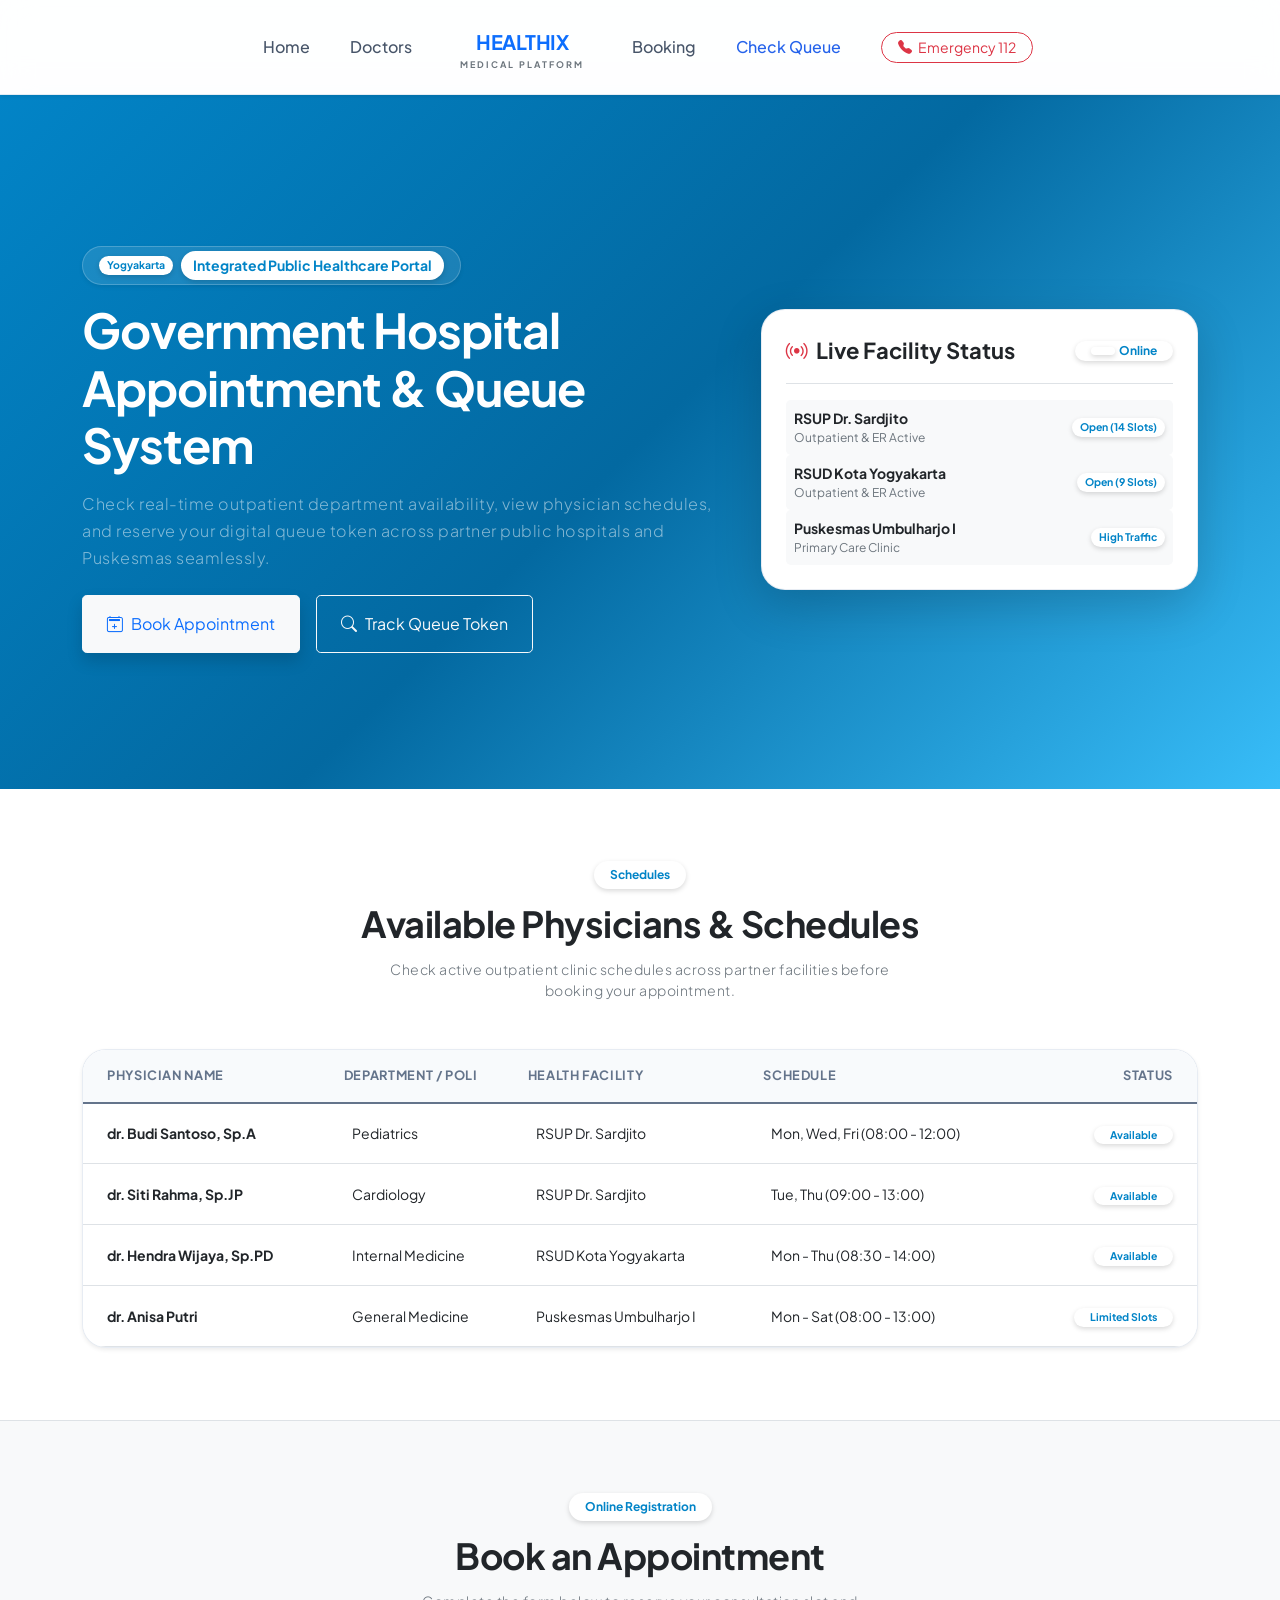
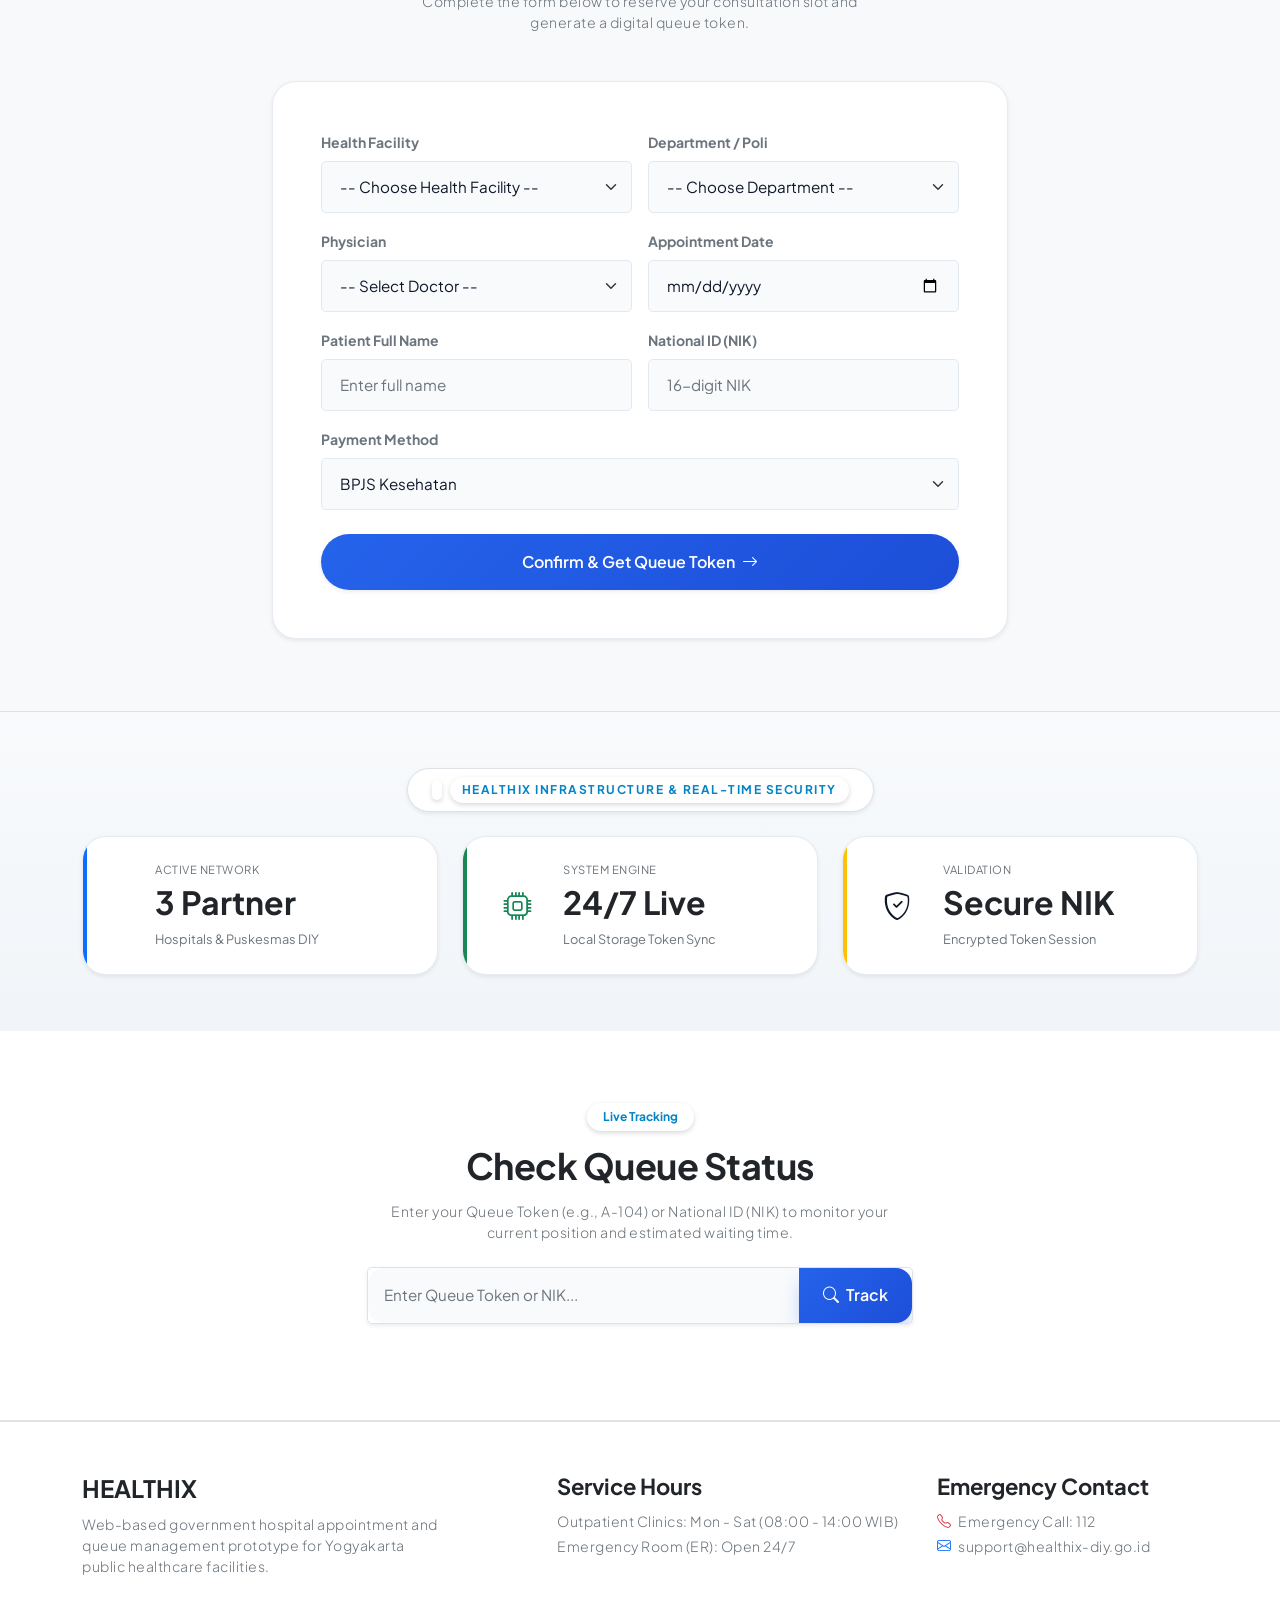
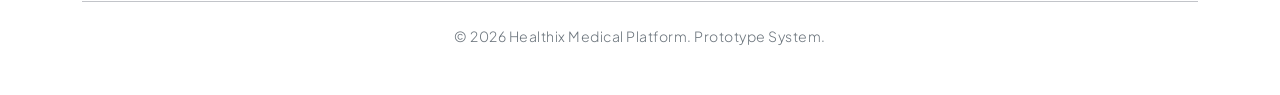
==== commit 00565e17: "Add frontend from laraid and malik" ====
--- a/frontend/index.html
+++ b/frontend/index.html
@@ -3,473 +3,564 @@
     <head>
         <meta charset="utf-8">
         <meta name="viewport" content="width=device-width, initial-scale=1">
-
-        <meta name="description" content="">
-        <meta name="author" content="">
-
         <title>Government Hospital Appointment System</title>
 
         <!-- CSS FILES -->        
         <link rel="preconnect" href="https://fonts.googleapis.com">
-        
         <link rel="preconnect" href="https://fonts.gstatic.com" crossorigin>
-        
-        <link href="https://fonts.googleapis.com/css2?family=Open+Sans:wght@300;400;600;700&display=swap" rel="stylesheet">
-
+        <link href="https://fonts.googleapis.com/css2?family=Plus+Jakarta+Sans:wght@400;500;600;700;800&display=swap" rel="stylesheet">
         <link href="css/bootstrap.min.css" rel="stylesheet">
-
         <link href="css/bootstrap-icons.css" rel="stylesheet">
-
         <link href="css/owl.carousel.min.css" rel="stylesheet">
-
         <link href="css/owl.theme.default.min.css" rel="stylesheet">
-
         <link href="css/templatemo-medic-care.css" rel="stylesheet">
-<!--
-
-TemplateMo 566 Medic Care
-
-https://templatemo.com/tm-566-medic-care
-
--->
+
+        <!-- CUSTOM ULTRA MODERN STYLES -->
+        <style>
+            :root {
+                --bs-font-sans-serif: 'Plus Jakarta Sans', sans-serif;
+            }
+            body {
+                font-family: 'Plus Jakarta Sans', sans-serif;
+                background-color: #f8fafc;
+                color: #0f172a;
+                overflow-x: hidden;
+            }
+
+            /* Navbar Glassmorphism */
+            .navbar {
+                background: rgba(255, 255, 255, 0.85) !important;
+                backdrop-filter: blur(16px);
+                -webkit-backdrop-filter: blur(16px);
+                border-bottom: 1px solid rgba(226, 232, 240, 0.6);
+                transition: all 0.3s ease;
+            }
+            .navbar-nav .nav-link {
+                color: #475569 !important;
+                font-weight: 500;
+                transition: color 0.2s;
+            }
+            .navbar-nav .nav-link:hover, .navbar-nav .nav-link.active {
+                color: #2563eb !important;
+            }
+            /* Hero Section Modern Gradient (Diperbarui dengan Selector Universal & !important) */
+            #hero, .hero, header.hero, section.hero, div[id*="hero"] {
+                background: linear-gradient(135deg, #0284c7 0%, #0369a1 50%, #38bdf8 100%) !important;
+                padding-top: 8rem !important;
+                padding-bottom: 7rem !important;
+                position: relative;
+                color: #ffffff;
+            }
+
+            /* Card Clean & Floating */
+            .card {
+                border: 1px solid rgba(226, 232, 240, 0.8) !important;
+                box-shadow: 0 4px 6px -1px rgba(0, 0, 0, 0.02), 0 2px 4px -1px rgba(0, 0, 0, 0.01);
+                transition: all 0.3s cubic-bezier(0.16, 1, 0.3, 1);
+                border-radius: 1.5rem !important;
+                background: #ffffff;
+            }
+            .card:hover {
+                transform: translateY(-3px);
+                box-shadow: 0 20px 25px -5px rgba(0, 0, 0, 0.07), 0 10px 10px -5px rgba(0, 0, 0, 0.04);
+                border-color: rgba(37, 99, 235, 0.2) !important;
+            }
+
+            /* Form Input & Select */
+            .form-control, .form-select {
+                padding: 0.85rem 1.15rem;
+                font-size: 0.95rem;
+                background-color: #f8fafc;
+                border: 1.5px solid #e2e8f0;
+                border-radius: 1rem;
+                transition: all 0.2s ease;
+                color: #0f172a;
+            }
+            .form-control:focus, .form-select:focus {
+                background-color: #fff;
+                border-color: #2563eb;
+                box-shadow: 0 0 0 4px rgba(37, 99, 235, 0.1);
+            }
+
+            /* Premium Interactive Buttons */
+            .btn-primary {
+                background: linear-gradient(135deg, #2563eb 0%, #1d4ed8 100%);
+                border: none;
+                border-radius: 1rem;
+                padding: 0.85rem 1.75rem;
+                font-weight: 600;
+                box-shadow: 0 10px 20px -5px rgba(37, 99, 235, 0.4);
+                transition: all 0.25s ease;
+            }
+            .btn-primary:hover {
+                background: linear-gradient(135deg, #1d4ed8 0%, #1e40af 100%);
+                transform: translateY(-2px);
+                box-shadow: 0 14px 24px -4px rgba(37, 99, 235, 0.5);
+            }
+
+            /* Pulse Live Status Badge */
+            .pulse-dot {
+                width: 8px;
+                height: 8px;
+                background-color: #22c55e;
+                border-radius: 50%;
+                display: inline-block;
+                box-shadow: 0 0 0 rgba(34, 197, 94, 0.4);
+                animation: pulse 2s infinite;
+            }
+            @keyframes pulse {
+                0% { box-shadow: 0 0 0 0 rgba(34, 197, 94, 0.4); }
+                70% { box-shadow: 0 0 0 8px rgba(34, 197, 94, 0); }
+                100% { box-shadow: 0 0 0 0 rgba(34, 197, 94, 0); }
+            }
+
+            /* Physicians Schedule Table */
+            .table th {
+                font-weight: 700;
+                color: #64748b;
+                background-color: #f8fafc !important;
+                border-bottom: 2px solid #e2e8f0;
+                font-size: 0.8rem;
+                letter-spacing: 0.05em;
+            }
+            .table td {
+                padding: 1.2rem 1rem;
+                vertical-align: middle;
+            }
+
+            #hero .badge, .hero .badge, div[class*="badge"], span.badge, .rounded-pill span {
+                background-color: #ffffff !important;
+                color: #0284c7 !important;
+                font-weight: 700 !important;
+                padding: 4px 12px;
+                border-radius: 50rem;
+                box-shadow: 0 2px 5px rgba(0,0,0,0.15);
+            }
+        </style>
     </head>
     
     <body id="top">
-    
         <main>
-
-            <nav class="navbar navbar-expand-lg bg-light fixed-top shadow-lg">
+            <!-- NAVIGATION BAR -->
+            <nav class="navbar navbar-expand-lg fixed-top shadow-sm">
                 <div class="container">
-                    <a class="navbar-brand mx-auto d-lg-none" href="index.html">
-                        QUICKCARE
-                        <strong class="d-block">Health Specialist</strong>
+                    <a class="navbar-brand mx-auto d-lg-none fw-bold text-primary" href="index.html">
+                        HEALTHIX
+                        <strong class="d-block text-muted" style="font-size: 9px; letter-spacing: 1px;">MEDICAL PLATFORM</strong>
                     </a>
 
-                    <button class="navbar-toggler" type="button" data-bs-toggle="collapse" data-bs-target="#navbarNav" aria-controls="navbarNav" aria-expanded="false" aria-label="Toggle navigation">
+                    <button class="navbar-toggler border-0" type="button" data-bs-toggle="collapse" data-bs-target="#navbarNav" aria-controls="navbarNav" aria-expanded="false" aria-label="Toggle navigation">
                         <span class="navbar-toggler-icon"></span>
                     </button>
 
                     <div class="collapse navbar-collapse" id="navbarNav">
-                        <ul class="navbar-nav mx-auto">
-                            <li class="nav-item active">
-                                <a class="nav-link" href="#hero">Home</a>
+                        <ul class="navbar-nav mx-auto align-items-center gap-lg-2">
+                            <li class="nav-item">
+                                <a class="nav-link px-3" href="#hero">Home</a>
                             </li>
-
                             <li class="nav-item">
-                                <a class="nav-link" href="#about">About</a>
+                                <a class="nav-link px-3" href="#doctors">Doctors</a>
                             </li>
+                        
+                            <a class="navbar-brand d-none d-lg-block text-center mx-4" href="index.html">
+                                <span class="fw-bold text-primary fs-5" style="letter-spacing: -0.5px;">HEALTHIX</span>
+                                <span class="d-block text-muted text-uppercase" style="font-size: 9px; letter-spacing: 2px;">Medical Platform</span>
+                            </a>
 
                             <li class="nav-item">
-                                <a class="nav-link" href="#timeline">Timeline</a>
+                                <a class="nav-link px-3" href="#booking">Booking</a>
                             </li>
-
-                            <a class="navbar-brand d-none d-lg-block" href="index.html">
-                                QUICKCARE
-                                
-                            </a>
-
                             <li class="nav-item">
-                                <a class="nav-link" href="#reviews">Testimonials</a>
+                                <a class="nav-link px-3" href="#queue-status">Check Queue</a>
                             </li>
-
-                            <li class="nav-item">
-                                <a class="nav-link" href="#booking">Booking</a>
-                            </li>
-
-                            <li class="nav-item">
-                                <a class="nav-link" href="#contact">Contact</a>
+                            <li class="nav-item ms-lg-3">
+                                <a href="tel:112" class="btn btn-outline-danger btn-sm rounded-pill px-3 fw-semibold">
+                                    <i class="bi bi-telephone-fill me-1"></i> Emergency 112
+                                </a>
                             </li>
                         </ul>
                     </div>
-
                 </div>
             </nav>
 
-            <section class="hero" id="hero">
-                <div class="container">
-                    <div class="row">
-
-                        <div class="col-12">
-                            <div id="myCarousel" class="carousel slide carousel-fade" data-bs-ride="carousel">
-                                <div class="carousel-inner">
-                                    <div class="carousel-item active">
-                                        <img src="images/slider/portrait-successful-mid-adult-doctor-with-crossed-arms.jpg" class="img-fluid" alt="">
-                                    </div>
-
-                                    <div class="carousel-item">
-                                        <img src="images/slider/young-asian-female-dentist-white-coat-posing-clinic-equipment.jpg" class="img-fluid" alt="">
-                                    </div>
-
-                                    <div class="carousel-item">
-                                        <img src="images/slider/doctor-s-hand-holding-stethoscope-closeup.jpg" class="img-fluid" alt="">
-                                    </div>
-                                </div>
-                            </div>
-
-                            <div class="heroText d-flex flex-column justify-content-center">
-
-                                <h1 class="mt-auto mb-2">
-                                    Better
-                                    <div class="animated-info">
-                                        <span class="animated-item">health</span>
-                                        <span class="animated-item">days</span>
-                                        <span class="animated-item">lives</span>
-                                    </div>
-                                </h1>
-
-                                <p class="mb-4">Medic Care is a Bootstrap 5 Template provided by TemplateMo website. Credits go to FreePik and RawPixel for images used in this template.</p>
-
-                                <div class="heroLinks d-flex flex-wrap align-items-center">
-                                    <a class="custom-link me-4" href="#about" data-hover="Learn More">Learn More</a>
-
-                                    <p class="contact-phone mb-0"><i class="bi-phone"></i> 010-020-0340</p>
-                                </div>
-                            </div>
-                        </div>
-
+            <!-- HERO SECTION -->
+            <section id="hero" class="text-white">
+                <div class="container py-4">
+                    <div class="row align-items-center g-5">
+                        <div class="col-lg-7">
+                            <div class="d-inline-flex align-items-center rounded-pill px-3 py-1 mb-3 small text-white shadow-sm" style="background-color: rgba(255, 255, 255, 0.1); border: 1px solid rgba(255, 255, 255, 0.2);">
+                                <span class="badge bg-info text-dark me-2 rounded-pill px-2">Yogyakarta</span>
+                                <span>Integrated Public Healthcare Portal</span>
+                            </div>
+                            <h1 class="fw-bold display-5 text-white mb-3" style="letter-spacing: -1px;">
+                                Government Hospital Appointment & Queue System
+                            </h1>
+                            <p class="lead fs-6 text-white-50 mb-4" style="line-height: 1.7;">
+                                Check real-time outpatient department availability, view physician schedules, and reserve your digital queue token across partner public hospitals and Puskesmas seamlessly.
+                            </p>
+                            <div class="d-flex flex-wrap gap-3">
+                                <a href="#booking" class="btn btn-light text-primary fw-semibold px-4 py-3 rounded-3 shadow">
+                                    <i class="bi bi-calendar2-plus me-2"></i>Book Appointment
+                                </a>
+                                <a href="#queue-status" class="btn btn-outline-light fw-semibold px-4 py-3 rounded-3">
+                                    <i class="bi bi-search me-2"></i>Track Queue Token
+                                </a>
+                            </div>
+                        </div>
+
+                        <div class="col-lg-5">
+                            <div class="card border-0 shadow-lg rounded-4 text-dark p-4 bg-white">
+                                <div class="d-flex justify-content-between align-items-center border-bottom pb-3 mb-3">
+                                    <h6 class="fw-bold mb-0 text-dark"><i class="bi bi-broadcast text-danger me-2"></i>Live Facility Status</h6>
+                                    <span class="badge bg-success-subtle text-success rounded-pill px-3 py-1 d-flex align-items-center gap-1">
+                                        <span class="pulse-dot"></span> Online
+                                    </span>
+                                </div>
+                                <div class="vstack gap-3 small">
+                                    <div class="d-flex justify-content-between align-items-center p-2 rounded-3 bg-light">
+                                        <div>
+                                            <span class="fw-bold text-dark">RSUP Dr. Sardjito</span>
+                                            <span class="text-muted d-block" style="font-size: 0.75rem;">Outpatient & ER Active</span>
+                                        </div>
+                                        <span class="badge bg-success rounded-pill px-2 py-1">Open (14 Slots)</span>
+                                    </div>
+                                    <div class="d-flex justify-content-between align-items-center p-2 rounded-3 bg-light">
+                                        <div>
+                                            <span class="fw-bold text-dark">RSUD Kota Yogyakarta</span>
+                                            <span class="text-muted d-block" style="font-size: 0.75rem;">Outpatient & ER Active</span>
+                                        </div>
+                                        <span class="badge bg-success rounded-pill px-2 py-1">Open (9 Slots)</span>
+                                    </div>
+                                    <div class="d-flex justify-content-between align-items-center p-2 rounded-3 bg-light">
+                                        <div>
+                                            <span class="fw-bold text-dark">Puskesmas Umbulharjo I</span>
+                                            <span class="text-muted d-block" style="font-size: 0.75rem;">Primary Care Clinic</span>
+                                        </div>
+                                        <span class="badge bg-warning text-dark rounded-pill px-2 py-1">High Traffic</span>
+                                    </div>
+                                </div>
+                            </div>
+                        </div>
                     </div>
                 </div>
             </section>
 
-            <section class="section-padding" id="about">
-                <div class="container">
-                    <div class="row">
-
-                        <div class="col-lg-6 col-md-6 col-12">
-                            <h2 class="mb-lg-3 mb-3">Meet Dr. Carson</h2>
-
-                            <p>Protect yourself and others by wearing masks and washing hands frequently. Outdoor is safer than indoor for gatherings or holding events. People who get sick with Coronavirus disease (COVID-19) will experience mild to moderate symptoms and recover without special treatments.</p>
-
-                            <p>You can feel free to use this CSS template for your medical profession or health care related websites. You can <a rel="nofollow" href="http://paypal.me/templatemo" target="_blank">support us a little</a> via PayPal if this template is good and useful for your work.</p>
-                        </div>
-
-                        <div class="col-lg-4 col-md-5 col-12 mx-auto">
-                            <div class="featured-circle bg-white shadow-lg d-flex justify-content-center align-items-center">
-                                <p class="featured-text"><span class="featured-number">12</span> Years<br> of Experiences</p>
-                            </div>
-                        </div>
-
+            <!-- DOCTORS & SCHEDULES SECTION -->
+            <section id="doctors" class="py-5 bg-white border-bottom">
+                <div class="container py-4">
+                    <div class="text-center mb-5">
+                        <span class="badge bg-primary-subtle text-primary fw-semibold px-3 py-2 rounded-pill mb-2">Schedules</span>
+                        <h2 class="fw-bold text-dark" style="letter-spacing: -0.5px;">Available Physicians & Schedules</h2>
+                        <p class="text-muted small mx-auto" style="max-width: 520px;">
+                            Check active outpatient clinic schedules across partner facilities before booking your appointment.
+                        </p>
+                    </div>
+
+                    <div class="card border-0 shadow-sm rounded-4 overflow-hidden">
+                        <div class="table-responsive">
+                            <table class="table table-hover align-middle mb-0 bg-white">
+                                <thead class="table-light text-muted small text-uppercase" style="letter-spacing: 0.5px;">
+                                    <tr>
+                                        <th class="ps-4 py-3">Physician Name</th>
+                                        <th class="py-3">Department / Poli</th>
+                                        <th class="py-3">Health Facility</th>
+                                        <th class="py-3">Schedule</th>
+                                        <th class="pe-4 py-3 text-end">Status</th>
+                                    </tr>
+                                </thead>
+                                <tbody class="small">
+                                    <tr>
+                                        <td class="ps-4 fw-bold text-dark py-3">dr. Budi Santoso, Sp.A</td>
+                                        <td>Pediatrics</td>
+                                        <td>RSUP Dr. Sardjito</td>
+                                        <td>Mon, Wed, Fri (08:00 - 12:00)</td>
+                                        <td class="pe-4 text-end"><span class="badge bg-success-subtle text-success rounded-pill px-3 py-1">Available</span></td>
+                                    </tr>
+                                    <tr>
+                                        <td class="ps-4 fw-bold text-dark py-3">dr. Siti Rahma, Sp.JP</td>
+                                        <td>Cardiology</td>
+                                        <td>RSUP Dr. Sardjito</td>
+                                        <td>Tue, Thu (09:00 - 13:00)</td>
+                                        <td class="pe-4 text-end"><span class="badge bg-success-subtle text-success rounded-pill px-3 py-1">Available</span></td>
+                                    </tr>
+                                    <tr>
+                                        <td class="ps-4 fw-bold text-dark py-3">dr. Hendra Wijaya, Sp.PD</td>
+                                        <td>Internal Medicine</td>
+                                        <td>RSUD Kota Yogyakarta</td>
+                                        <td>Mon - Thu (08:30 - 14:00)</td>
+                                        <td class="pe-4 text-end"><span class="badge bg-success-subtle text-success rounded-pill px-3 py-1">Available</span></td>
+                                    </tr>
+                                    <tr>
+                                        <td class="ps-4 fw-bold text-dark py-3">dr. Anisa Putri</td>
+                                        <td>General Medicine</td>
+                                        <td>Puskesmas Umbulharjo I</td>
+                                        <td>Mon - Sat (08:00 - 13:00)</td>
+                                        <td class="pe-4 text-end"><span class="badge bg-warning text-dark rounded-pill px-3 py-1">Limited Slots</span></td>
+                                    </tr>
+                                </tbody>
+                            </table>
+                        </div>
                     </div>
                 </div>
             </section>
 
-            <section class="gallery">
-                <div class="container">
-                    <div class="row">
-
-                        <div class="col-lg-6 col-6 ps-0">
-                            <img src="images/gallery/medium-shot-man-getting-vaccine.jpg" class="img-fluid galleryImage" alt="get a vaccine" title="get a vaccine for yourself">
-                        </div>
-
-                        <div class="col-lg-6 col-6 pe-0">
-                            <img src="images/gallery/female-doctor-with-presenting-hand-gesture.jpg" class="img-fluid galleryImage" alt="wear a mask" title="wear a mask to protect yourself">
-                        </div>
-
+            <!-- ONLINE BOOKING SECTION -->
+            <section id="booking" class="py-5 bg-light border-bottom">
+                <div class="container py-4">
+                    <div class="text-center mb-5">
+                        <span class="badge bg-primary-subtle text-primary fw-semibold px-3 py-2 rounded-pill mb-2">Online Registration</span>
+                        <h2 class="fw-bold text-dark" style="letter-spacing: -0.5px;">Book an Appointment</h2>
+                        <p class="text-muted small mx-auto" style="max-width: 500px;">
+                            Complete the form below to reserve your consultation slot and generate a digital queue token.
+                        </p>
+                    </div>
+
+                    <div class="row justify-content-center">
+                        <div class="col-lg-8">
+                            <div class="card border-0 shadow-sm rounded-4 p-4 p-md-5 bg-white">
+                                <form id="appointmentForm">
+                                    <div class="row g-3">
+                                        <div class="col-md-6">
+                                            <label class="form-label text-secondary small fw-bold">Health Facility</label>
+                                            <select id="selectHospital" class="form-select rounded-3" required>
+                                                <option selected disabled value="">-- Choose Health Facility --</option>
+                                                <option value="RSUP Dr. Sardjito">RSUP Dr. Sardjito</option>
+                                                <option value="RSUD Kota Yogyakarta">RSUD Kota Yogyakarta</option>
+                                                <option value="Puskesmas Umbulharjo I">Puskesmas Umbulharjo I</option>
+                                            </select>
+                                        </div>
+                                        <div class="col-md-6">
+                                            <label class="form-label text-secondary small fw-bold">Department / Poli</label>
+                                            <select id="selectSpecialty" class="form-select rounded-3" required>
+                                                <option selected disabled value="">-- Choose Department --</option>
+                                                <option value="General Medicine">General Medicine</option>
+                                                <option value="Pediatrics">Pediatrics</option>
+                                                <option value="Cardiology">Cardiology</option>
+                                                <option value="Internal Medicine">Internal Medicine</option>
+                                            </select>
+                                        </div>
+                                        <div class="col-md-6">
+                                            <label class="form-label text-secondary small fw-bold">Physician</label>
+                                            <select id="selectDoctor" class="form-select rounded-3" required>
+                                                <option selected disabled value="">-- Select Doctor --</option>
+                                                <option value="dr. Budi Santoso, Sp.A">dr. Budi Santoso, Sp.A</option>
+                                                <option value="dr. Siti Rahma, Sp.JP">dr. Siti Rahma, Sp.JP</option>
+                                                <option value="dr. Hendra Wijaya, Sp.PD">dr. Hendra Wijaya, Sp.PD</option>
+                                                <option value="dr. Anisa Putri">dr. Anisa Putri</option>
+                                            </select>
+                                        </div>
+                                        <div class="col-md-6">
+                                            <label class="form-label text-secondary small fw-bold">Appointment Date</label>
+                                            <input type="date" id="inputDate" class="form-control rounded-3" required>
+                                        </div>
+                                        <div class="col-md-6">
+                                            <label class="form-label text-secondary small fw-bold">Patient Full Name</label>
+                                            <input type="text" id="inputName" class="form-control rounded-3" placeholder="Enter full name" required>
+                                        </div>
+                                        <div class="col-md-6">
+                                            <label class="form-label text-secondary small fw-bold">National ID (NIK)</label>
+                                            <input type="text" id="inputNik" class="form-control rounded-3" placeholder="16-digit NIK" maxlength="16" required>
+                                        </div>
+                                        <div class="col-12">
+                                            <label class="form-label text-secondary small fw-bold">Payment Method</label>
+                                            <select id="selectPayment" class="form-select rounded-3">
+                                                <option value="BPJS Kesehatan">BPJS Kesehatan</option>
+                                                <option value="General / Out-of-Pocket">General / Out-of-Pocket</option>
+                                            </select>
+                                        </div>
+                                        <div class="col-12 mt-4 text-end">
+                                            <button type="submit" class="btn btn-primary rounded-pill px-5 py-3 fw-semibold shadow-sm w-100 w-md-auto">
+                                                Confirm & Get Queue Token <i class="bi bi-arrow-right ms-1"></i>
+                                            </button>
+                                        </div>
+                                    </div>
+                                </form>
+                            </div>
+                        </div>
                     </div>
                 </div>
             </section>
 
-            <section class="section-padding pb-0" id="timeline">
-                <div class="container">
-                    <div class="row">
-
-                        <h2 class="text-center mb-lg-5 mb-4">Our Timeline</h2>
-                        
-                        <div class="timeline">
-                            <div class="row g-0 justify-content-end justify-content-md-around align-items-start timeline-nodes">
-                                <div class="col-9 col-md-5 me-md-4 me-lg-0 order-3 order-md-1 timeline-content bg-white shadow-lg">
-                                    <h3 class=" text-light">Get the vaccine</h3>
-
-                                    <p>Donec facilisis urna dui, a dignissim mauris pretium a. Quisque quis libero fermentum, tempus felis eu, consequat nibh.</p>
-                                </div>
-
-                                <div class="col-3 col-sm-1 order-2 timeline-icons text-md-center">
-                                    <i class="bi-patch-check-fill timeline-icon"></i>
-                                </div>
-
-                                <div class="col-9 col-md-5 ps-md-3 ps-lg-0 order-1 order-md-3 py-4 timeline-date">
-                                    <time>2021-07-31 Saturday</time>
-                                </div>
-                            </div>
-
-                            <div class="row g-0 justify-content-end justify-content-md-around align-items-start timeline-nodes my-lg-5 my-4">
-                                <div class="col-9 col-md-5 ms-md-4 ms-lg-0 order-3 order-md-1 timeline-content bg-white shadow-lg">
-                                    <h3 class=" text-light">Consulting your health</h3>
-
-                                    <p>You are fully permitted to use this template for your commercial or personal website. You are not permitted to redistribute the template ZIP file for a download purpose on any other <a href="https://www.google.com/search?q=free+css" target="_blank">Free CSS collection</a> website.</p>
-                                </div>
-
-                                <div class="col-3 col-sm-1 order-2 timeline-icons text-md-center">
-                                    <i class="bi-book timeline-icon"></i>
-                                </div>
-
-                                <div class="col-9 col-md-5 pe-md-3 pe-lg-0 order-1 order-md-3 py-4 timeline-date">
-                                    <time>2021-07-15 Thursday</time>
-                                </div>
-                            </div>
-
-                            <div class="row g-0 justify-content-end justify-content-md-around align-items-start timeline-nodes">
-                                <div class="col-9 col-md-5 me-md-4 me-lg-0 order-3 order-md-1 timeline-content bg-white shadow-lg">
-                                    <h3 class=" text-light">Certified Nurses</h3>
-
-                                    <p>Phasellus eleifend, urna interdum congue viverra, arcu neque ultrices ligula, id pulvinar nisi nibh et lacus. Vivamus gravida, ipsum non euismod tincidunt, sapien elit fermentum mi, quis iaculis enim ligula at arcu.</p>
-                                </div>
-
-                                <div class="col-3 col-sm-1 order-2 timeline-icons text-md-center">
-                                    <i class="bi-file-medical timeline-icon"></i>
-                                </div>
-
-                                <div class="col-9 col-md-5 ps-md-3 ps-lg-0 order-1 order-md-3 py-4 timeline-date">
-                                    <time>2021-06-28 Monday</time>
-                                </div>
-                            </div>
-
-                            <div class="row g-0 justify-content-end justify-content-md-around align-items-start timeline-nodes my-lg-5 my-4">
-                                <div class="col-9 col-md-5 ms-md-4 ms-lg-0 order-3 order-md-1 timeline-content bg-white shadow-lg">
-                                    <h3 class=" text-light">Covid-19 Hospitals</h3>
-
-                                    <p class="mb-0 pb-0">Fusce vestibulum euismod nulla sed ultrices. Praesent rutrum nulla vel sapien euismod, quis tempus dui placerat.</p>
-                                    
-                                    <p>Integer posuere erat a ante venenatis dapibus posuere velit aliquet. Maecenas faucibus mollis interdum. Donec ullamcorper nulla non metus auctor fringilla</p>
-                                </div>
-
-                                <div class="col-3 col-sm-1 order-2 timeline-icons text-md-center">
-                                    <i class="bi-globe timeline-icon"></i>
-                                </div>
-
-                                <div class="col-9 col-md-5 pe-md-3 pe-lg-0 order-1 order-md-3 py-4 timeline-date">
-                                    <time>2021-05-30 Sunday</time>
-                                </div>
-                            </div>
-
-                            <div class="row g-0 justify-content-end justify-content-md-around align-items-start timeline-nodes">
-                                <div class="col-9 col-md-5 me-md-4 me-lg-0 order-3 order-md-1 timeline-content bg-white shadow-lg">
-                                    <h3 class=" text-light">Freelance Nursing</h3>
-
-                                    <p>If you need a working contact form that submits email to your inbox, please <a rel="nofollow" href="https://templatemo.com/contact" target="_parent">visit our contact page</a> for more information.</p>
-                                </div>
-
-                                <div class="col-3 col-sm-1 order-2 timeline-icons text-md-center">
-                                    <i class="bi-person timeline-icon"></i>
-                                </div>
-
-                                <div class="col-9 col-md-5 ps-md-3 ps-lg-0 order-1 order-md-3 py-4 timeline-date">
-                                    <time>2021-05-18 Tuesday</time>
-                                </div>
-                            </div>
-                        </div>
-
+            <!-- STATS CARDS & VISUAL DIVIDER SECTION -->
+            <section class="py-5" style="background: linear-gradient(180deg, #f8fafc 0%, #f1f5f9 100%);">
+                <div class="container py-2">
+                    <div class="text-center mb-4">
+                        <div class="d-inline-flex align-items-center justify-content-center px-4 py-2 rounded-pill bg-white shadow-sm border">
+                            <span class="badge bg-primary rounded-pill me-2 p-1">&nbsp;</span>
+                            <span class="small fw-bold text-uppercase text-muted" style="letter-spacing: 1.5px; font-size: 0.75rem;">Healthix Infrastructure & Real-Time Security</span>
+                        </div>
+                    </div>
+
+                    <div class="row g-4 justify-content-center">
+                        <div class="col-md-4">
+                            <div class="card border-0 shadow-sm rounded-4 p-4 bg-white position-relative overflow-hidden h-100">
+                                <div class="position-absolute top-0 start-0 h-100 bg-primary" style="width: 4px;"></div>
+                                <div class="d-flex align-items-center">
+                                    <div class="rounded-3 bg-primary-subtle text-primary p-3 fs-3 me-3">
+                                        <i class="bi bi-hospital"></i>
+                                    </div>
+                                    <div>
+                                        <span class="text-muted d-block small fw-semibold text-uppercase" style="font-size: 0.7rem; letter-spacing: 0.5px;">Active Network</span>
+                                        <h3 class="fw-bold text-dark mb-0">3 Partner</h3>
+                                        <span class="text-secondary" style="font-size: 0.8rem;">Hospitals & Puskesmas DIY</span>
+                                    </div>
+                                </div>
+                            </div>
+                        </div>
+
+                        <div class="col-md-4">
+                            <div class="card border-0 shadow-sm rounded-4 p-4 bg-white position-relative overflow-hidden h-100">
+                                <div class="position-absolute top-0 start-0 h-100 bg-success" style="width: 4px;"></div>
+                                <div class="d-flex align-items-center">
+                                    <div class="rounded-3 bg-success-subtle text-success p-3 fs-3 me-3">
+                                        <i class="bi bi-cpu"></i>
+                                    </div>
+                                    <div>
+                                        <span class="text-muted d-block small fw-semibold text-uppercase" style="font-size: 0.7rem; letter-spacing: 0.5px;">System Engine</span>
+                                        <h3 class="fw-bold text-dark mb-0">24/7 Live</h3>
+                                        <span class="text-secondary" style="font-size: 0.8rem;">Local Storage Token Sync</span>
+                                    </div>
+                                </div>
+                            </div>
+                        </div>
+
+                        <div class="col-md-4">
+                            <div class="card border-0 shadow-sm rounded-4 p-4 bg-white position-relative overflow-hidden h-100">
+                                <div class="position-absolute top-0 start-0 h-100 bg-warning" style="width: 4px;"></div>
+                                <div class="d-flex align-items-center">
+                                    <div class="rounded-3 bg-warning-subtle text-warning-emphasis p-3 fs-3 me-3">
+                                        <i class="bi bi-shield-check"></i>
+                                    </div>
+                                    <div>
+                                        <span class="text-muted d-block small fw-semibold text-uppercase" style="font-size: 0.7rem; letter-spacing: 0.5px;">Validation</span>
+                                        <h3 class="fw-bold text-dark mb-0">Secure NIK</h3>
+                                        <span class="text-secondary" style="font-size: 0.8rem;">Encrypted Token Session</span>
+                                    </div>
+                                </div>
+                            </div>
+                        </div>
                     </div>
                 </div>
             </section>
 
-            <section class="section-padding pb-0" id="reviews">
-                <div class="container">
-                    <div class="row">
-
-                        <div class="col-12">
-                            <h2 class="text-center mb-lg-5 mb-4">Our Patients</h2>
-
-                            <div class="owl-carousel reviews-carousel">
-
-                                <figure class="reviews-thumb d-flex flex-wrap align-items-center rounded">
-                                    <div class="reviews-stars">
-                                        <i class="bi-star-fill"></i>
-                                        <i class="bi-star-fill"></i>
-                                        <i class="bi-star-fill"></i>
-                                        <i class="bi-star-fill"></i>
-                                        <i class="bi-star"></i>
-                                    </div>
-
-                                    <p class="text-primary d-block mt-2 mb-0 w-100"><strong>Best Health Care</strong></p>
-
-                                    <p class="reviews-text w-100">Phasellus ligula ante, tempus ac imperdiet ut, mattis ac nibh. Orci varius natoque penatibus et magnis dis parturient montes, nascetur ridiculus mus.</p>
-
-                                    <img src="images/reviews/beautiful-woman-face-portrait-brown-background.jpeg" class="img-fluid reviews-image" alt="">
-
-                                    <figcaption class="ms-4">
-                                        <strong>Marie</strong>
-
-                                        <span class="text-muted">Patient</span>
-                                    </figcaption>
-                                </figure>
-
-                                <figure class="reviews-thumb d-flex flex-wrap align-items-center rounded">
-                                    <div class="reviews-stars">
-                                        <i class="bi-star-fill"></i>
-                                        <i class="bi-star-fill"></i>
-                                        <i class="bi-star-fill"></i>
-                                        <i class="bi-star-fill"></i>
-                                        <i class="bi-star"></i>
-                                    </div>
-
-                                    <p class="text-primary d-block mt-2 mb-0 w-100"><strong>Doctor cares everyone!</strong></p>
-
-                                    <p class="reviews-text w-100">Donec in elementum orci, nec posuere ligula. Quisque vulputate diam et ullamcorper ullamcorper. Pellentesque vestibulum neque at leo fermentum mattis.</p>
-
-                                    <img src="images/reviews/senior-man-wearing-white-face-mask-covid-19-campaign-with-design-space.jpeg" class="img-fluid reviews-image" alt="">
-
-                                    <figcaption class="ms-4">
-                                        <strong>Ben Walker</strong>
-
-                                        <span class="text-muted">Recovered</span>
-                                    </figcaption>
-                                </figure>
-
-                                <figure class="reviews-thumb d-flex flex-wrap align-items-center rounded">
-                                    <div class="reviews-stars">
-                                        <i class="bi-star-fill"></i>
-                                        <i class="bi-star-fill"></i>
-                                        <i class="bi-star-fill"></i>
-                                        <i class="bi-star-fill"></i>
-                                        <i class="bi-star-fill"></i>
-                                    </div>
-
-                                    <p class="text-primary d-block mt-2 mb-0 w-100"><strong>Great services!</strong></p>
-
-                                    <p class="reviews-text w-100">Vestibulum ante ipsum primis in faucibus orci luctus et ultrices posuere cubilia curae; Donec sit amet velit vitae purus aliquam efficitur.</p>
-
-                                    <img src="images/reviews/portrait-british-woman.jpeg" class="img-fluid reviews-image" alt="">
-
-                                    <figcaption class="ms-4">
-                                        <strong>Laura Zono</strong>
-
-                                        <span class="text-muted">New Patient</span>
-                                    </figcaption>
-                                </figure>
-
-                                <figure class="reviews-thumb d-flex flex-wrap align-items-center rounded">
-                                    <div class="reviews-stars">
-                                        <i class="bi-star-fill"></i>
-                                        <i class="bi-star-fill"></i>
-                                        <i class="bi-star-fill"></i>
-                                        <i class="bi-star"></i>
-                                        <i class="bi-star"></i>
-                                    </div>
-
-                                    <p class="text-primary d-block mt-2 mb-0 w-100"><strong>Best Advices</strong></p>
-
-                                    <p class="reviews-text w-100">Integer posuere erat a ante venenatis dapibus posuere velit aliquet. Maecenas faucibus mollis interdum. Donec ullamcorper nulla non metus auctor fringilla.</p>
-
-                                    <img src="images/reviews/woman-wearing-mask-face-closeup-covid-19-green-background.jpeg" class="img-fluid reviews-image" alt="">
-
-                                    <figcaption class="ms-4">
-                                        <strong>Rosey</strong>
-
-                                        <span class="text-muted">Almost Recovered</span>
-                                    </figcaption>
-                                </figure>
-                               
-                            </div>
-                        </div>
-
+            <!-- CHECK QUEUE STATUS SECTION -->
+            <section id="queue-status" class="py-5 bg-white border-bottom">
+                <div class="container py-4">
+                    <div class="text-center mb-4">
+                        <span class="badge bg-primary-subtle text-primary fw-semibold px-3 py-2 rounded-pill mb-2">Live Tracking</span>
+                        <h2 class="fw-bold text-dark" style="letter-spacing: -0.5px;">Check Queue Status</h2>
+                        <p class="text-muted small mx-auto" style="max-width: 500px;">
+                            Enter your Queue Token (e.g., A-104) or National ID (NIK) to monitor your current position and estimated waiting time.
+                        </p>
+                    </div>
+
+                    <div class="row justify-content-center">
+                        <div class="col-lg-6">
+                            <div class="input-group shadow-sm mb-4 rounded-3 overflow-hidden border">
+                                <input type="text" id="searchQueueInput" class="form-control border-0 py-3 ps-3" placeholder="Enter Queue Token or NIK...">
+                                <button class="btn btn-primary px-4 fw-semibold border-0" type="button" onclick="checkQueueStatus()">
+                                    <i class="bi bi-search me-1"></i> Track
+                                </button>
+                            </div>
+
+                            <div id="queueResultCard" class="card border-0 shadow rounded-4 p-4 d-none bg-light">
+                                <div class="d-flex justify-content-between align-items-center border-bottom pb-3 mb-3">
+                                    <div>
+                                        <span class="text-muted small d-block">Queue Number</span>
+                                        <h2 class="fw-bold text-primary mb-0" id="resToken">A-001</h2>
+                                    </div>
+                                    <span class="badge bg-warning text-dark px-3 py-2 rounded-pill fw-semibold" id="resStatus">Booked</span>
+                                </div>
+                                <div class="row g-2 small mb-3">
+                                    <div class="col-5 text-muted">Patient Name:</div>
+                                    <div class="col-7 fw-bold text-end text-dark" id="resName">-</div>
+                                    <div class="col-5 text-muted">Health Facility:</div>
+                                    <div class="col-7 fw-bold text-end text-dark" id="resHospital">-</div>
+                                    <div class="col-5 text-muted">Department & Doctor:</div>
+                                    <div class="col-7 fw-bold text-end text-dark" id="resDoctor">-</div>
+                                    <div class="col-5 text-muted">Appointment Date:</div>
+                                    <div class="col-7 fw-bold text-end text-dark" id="resDate">-</div>
+                                </div>
+                                <div class="alert alert-primary border-0 d-flex align-items-center justify-content-between mb-0 rounded-3 py-3 px-3 small bg-primary-subtle text-primary">
+                                    <span class="fw-bold"><i class="bi bi-hourglass-split me-1"></i> Est. Waiting Time:</span>
+                                    <span class="fw-bold" id="resWaitTime">± 15 Mins (2 ahead)</span>
+                                </div>
+                            </div>
+                        </div>
                     </div>
                 </div>
             </section>
 
-            <section class="section-padding" id="booking">
-                <div class="container">
-                    <div class="row">
-                    
-                        <div class="col-lg-8 col-12 mx-auto">
-                            <div class="booking-form">
-                                
-                                <h2 class="text-center mb-lg-3 mb-2">Book an appointment</h2>
+            <!-- QUEUE TOKEN CONFIRMATION MODAL -->
+            <div class="modal fade" id="tokenModal" tabindex="-1" aria-hidden="true">
+                <div class="modal-dialog modal-dialog-centered">
+                    <div class="modal-content border-0 shadow-lg rounded-4 p-3">
+                        <div class="modal-header border-0 pb-0 justify-content-end">
+                            <button type="button" class="btn-close" data-bs-dismiss="modal" aria-label="Close"></button>
+                        </div>
+                        <div class="modal-body text-center px-4 pb-4 pt-0">
+                            <div class="text-success mb-2" style="font-size: 3rem;">
+                                <i class="bi bi-check-circle-fill"></i>
+                            </div>
+                            <h4 class="fw-bold text-dark">Appointment Confirmed</h4>
+                            <p class="text-muted small mb-3">Save your queue token below for check-in at the hospital counter.</p>
                             
-                                <form role="form" action="#booking" method="post">
-                                    <div class="row">
-                                        <div class="col-lg-6 col-12">
-                                            <input type="text" name="name" id="name" class="form-control" placeholder="Full name" required>
-                                        </div>
-
-                                        <div class="col-lg-6 col-12">
-                                            <input type="email" name="email" id="email" pattern="[^ @]*@[^ @]*" class="form-control" placeholder="Email address" required>
-                                        </div>
-
-                                        <div class="col-lg-6 col-12">
-                                            <input type="telephone" name="phone" id="phone" pattern="[0-9]{3}-[0-9]{3}-[0-9]{4}" class="form-control" placeholder="Phone: 123-456-7890">
-                                        </div>
-
-                                        <div class="col-lg-6 col-12">
-                                            <input type="date" name="date" id="date" value="" class="form-control">
-                                            
-                                        </div>
-
-                                        <div class="col-12">
-                                            <textarea class="form-control" rows="5" id="message" name="message" placeholder="Additional Message"></textarea>
-                                        </div>
-
-                                        <div class="col-lg-3 col-md-4 col-6 mx-auto">
-                                            <button type="submit" class="form-control" id="submit-button">Book Now</button>
-                                        </div>
-                                    </div>
-                                </form>
-
-                            </div>
-                        </div>
-
-                    </div>
-                </div>
-            </section>
-
+                            <div class="bg-light border-0 rounded-4 p-4 mb-3">
+                                <span class="text-muted small d-block">Your Queue Token</span>
+                                <h1 class="display-4 fw-bold text-primary my-1" id="modalTokenNumber">A-105</h1>
+                                <span class="badge bg-primary-subtle text-primary rounded-pill px-3 py-1 small mt-2" id="modalWaitEstimate">
+                                    Est. Wait: ± 20 mins
+                                </span>
+                            </div>
+
+                            <div class="text-start small bg-light border-0 rounded-3 p-3 mb-4">
+                                <div class="d-flex justify-content-between mb-2">
+                                    <span class="text-muted">Patient:</span>
+                                    <span class="fw-bold text-dark" id="modalPatientName">-</span>
+                                </div>
+                                <div class="d-flex justify-content-between mb-2">
+                                    <span class="text-muted">Facility:</span>
+                                    <span class="fw-bold text-dark" id="modalHospitalName">-</span>
+                                </div>
+                                <div class="d-flex justify-content-between">
+                                    <span class="text-muted">Physician:</span>
+                                    <span class="fw-bold text-dark" id="modalDoctorName">-</span>
+                                </div>
+                            </div>
+
+                            <button type="button" class="btn btn-primary w-100 rounded-pill py-3 fw-semibold shadow-sm" data-bs-dismiss="modal">
+                                Done & Close
+                            </button>
+                        </div>
+                    </div>
+                </div>
+            </div>
         </main>
 
-        <footer class="site-footer section-padding" id="contact">
+        <!-- FOOTER SECTION -->
+        <footer class="py-5 bg-white border-top" id="contact">
             <div class="container">
-                <div class="row">
-
-                    <div class="col-lg-5 me-auto col-12">
-                        <h5 class="mb-lg-4 mb-3">Opening Hours</h5>
-
-                        <ul class="list-group list-group-flush">
-                            <li class="list-group-item d-flex">
-                                Sunday : Closed
-                            </li>
-
-                            <li class="list-group-item d-flex">
-                                Monday, Tuesday - Firday
-                                <span>8:00 AM - 3:30 PM</span>
-                            </li>
-
-                            <li class="list-group-item d-flex">
-                                Saturday
-                                <span>10:30 AM - 5:30 PM</span>
-                            </li>
-                        </ul>
-                    </div>
-
-                    <div class="col-lg-2 col-md-6 col-12 my-4 my-lg-0">
-                        <h5 class="mb-lg-4 mb-3">Our Clinic</h5>
-
-                        <p><a href="mailto:hello@company.co">hello@company.co</a><p>
-
-                        <p>123 Digital Art Street, San Diego, CA 92123</p>
-                    </div>
-
-                    <div class="col-lg-3 col-md-6 col-12 ms-auto">
-                        <h5 class="mb-lg-4 mb-2">Socials</h5>
-
-                        <ul class="social-icon">
-                            <li><a href="#" class="social-icon-link bi-facebook"></a></li>
-
-                            <li><a href="#" class="social-icon-link bi-twitter"></a></li>
-
-                            <li><a href="#" class="social-icon-link bi-instagram"></a></li>
-
-                            <li><a href="#" class="social-icon-link bi-youtube"></a></li>
-                        </ul>
-
-                        <div>
-                            <p class="copyright-text">Copyright © Medic Care 2021 
-                            <br><br>Design: <a href="https://templatemo.com" target="_parent">TemplateMo</a></p>
-                            <p class="copyright-text">Distributed By: <a href="https://themewagon.com" target="_parent">Themewagon</a></p>
-                        </div>
-                    </div>
-
-                   
-
-                </div>
-            </section>
+                <div class="row g-4">
+                    <div class="col-lg-5">
+                        <h5 class="fw-bold text-dark mb-2">HEALTHIX</h5>
+                        <p class="text-muted small mb-0" style="max-width: 360px;">
+                            Web-based government hospital appointment and queue management prototype for Yogyakarta public healthcare facilities.
+                        </p>
+                    </div>
+                    <div class="col-lg-4">
+                        <h6 class="fw-bold text-dark mb-2">Service Hours</h6>
+                        <p class="text-muted small mb-1">Outpatient Clinics: Mon - Sat (08:00 - 14:00 WIB)</p>
+                        <p class="text-muted small mb-0">Emergency Room (ER): Open 24/7</p>
+                    </div>
+                    <div class="col-lg-3">
+                        <h6 class="fw-bold text-dark mb-2">Emergency Contact</h6>
+                        <p class="text-muted small mb-1"><i class="bi bi-telephone me-1 text-danger"></i> Emergency Call: 112</p>
+                        <p class="text-muted small mb-0"><i class="bi bi-envelope me-1 text-primary"></i> support@healthix-diy.go.id</p>
+                    </div>
+                </div>
+                <hr class="my-4 opacity-25">
+                <p class="text-muted small text-center mb-0">© 2026 Healthix Medical Platform. Prototype System.</p>
+            </div>
         </footer>
 
         <!-- JAVASCRIPT FILES -->
@@ -478,12 +569,80 @@
         <script src="js/owl.carousel.min.js"></script>
         <script src="js/scrollspy.min.js"></script>
         <script src="js/custom.js"></script>
-<!--
-
-TemplateMo 566 Medic Care
-
-https://templatemo.com/tm-566-medic-care
-
--->
+        <script>
+            // Handle Appointment Form Submission & LocalStorage Persistence
+            document.getElementById('appointmentForm').addEventListener('submit', function(e) {
+                e.preventDefault();
+
+                const hospital = document.getElementById('selectHospital').value;
+                const specialty = document.getElementById('selectSpecialty').value;
+                const doctor = document.getElementById('selectDoctor').value;
+                const date = document.getElementById('inputDate').value;
+                const name = document.getElementById('inputName').value;
+                const nik = document.getElementById('inputNik').value;
+
+                const randomNum = Math.floor(100 + Math.random() * 90);
+                const queueToken = `A-${randomNum}`;
+                const peopleAhead = Math.floor(1 + Math.random() * 4);
+                const estWait = `± ${peopleAhead * 10} Mins (${peopleAhead} ahead)`;
+
+                const bookingData = {
+                    token: queueToken,
+                    hospital: hospital,
+                    specialty: specialty,
+                    doctor: doctor,
+                    date: date,
+                    name: name,
+                    nik: nik,
+                    status: "Booked",
+                    waitTime: estWait
+                };
+
+                let queueList = JSON.parse(localStorage.getItem('healthix_queues')) || [];
+                queueList.push(bookingData);
+                localStorage.setItem('healthix_queues', JSON.stringify(queueList));
+
+                document.getElementById('modalTokenNumber').innerText = queueToken;
+                document.getElementById('modalWaitEstimate').innerText = `Est. Wait: ${estWait}`;
+                document.getElementById('modalPatientName').innerText = name;
+                document.getElementById('modalHospitalName').innerText = hospital;
+                document.getElementById('modalDoctorName').innerText = `${doctor} (${specialty})`;
+
+                const tokenModal = new bootstrap.Modal(document.getElementById('tokenModal'));
+                tokenModal.show();
+
+                document.getElementById('searchQueueInput').value = queueToken;
+                this.reset();
+            });
+
+            // Handle Queue Status Search & Lookup from LocalStorage
+            function checkQueueStatus() {
+                const query = document.getElementById('searchQueueInput').value.trim().toUpperCase();
+                const resultCard = document.getElementById('queueResultCard');
+
+                if (!query) {
+                    alert("Please enter a Queue Token or NIK.");
+                    return;
+                }
+
+                const queueList = JSON.parse(localStorage.getItem('healthix_queues')) || [];
+                const found = queueList.find(item => item.token.toUpperCase() === query || item.nik === query);
+
+                if (found) {
+                    document.getElementById('resToken').innerText = found.token;
+                    document.getElementById('resStatus').innerText = found.status;
+                    document.getElementById('resName').innerText = found.name;
+                    document.getElementById('resHospital').innerText = found.hospital;
+                    document.getElementById('resDoctor').innerText = `${found.doctor} (${found.specialty})`;
+                    document.getElementById('resDate').innerText = found.date;
+                    document.getElementById('resWaitTime').innerText = found.waitTime;
+                    
+                    resultCard.classList.remove('d-none');
+                } else {
+                    alert("Queue Token or NIK not found. Please book an appointment first.");
+                    resultCard.classList.add('d-none');
+                }
+            }
+        </script>
     </body>
 </html>
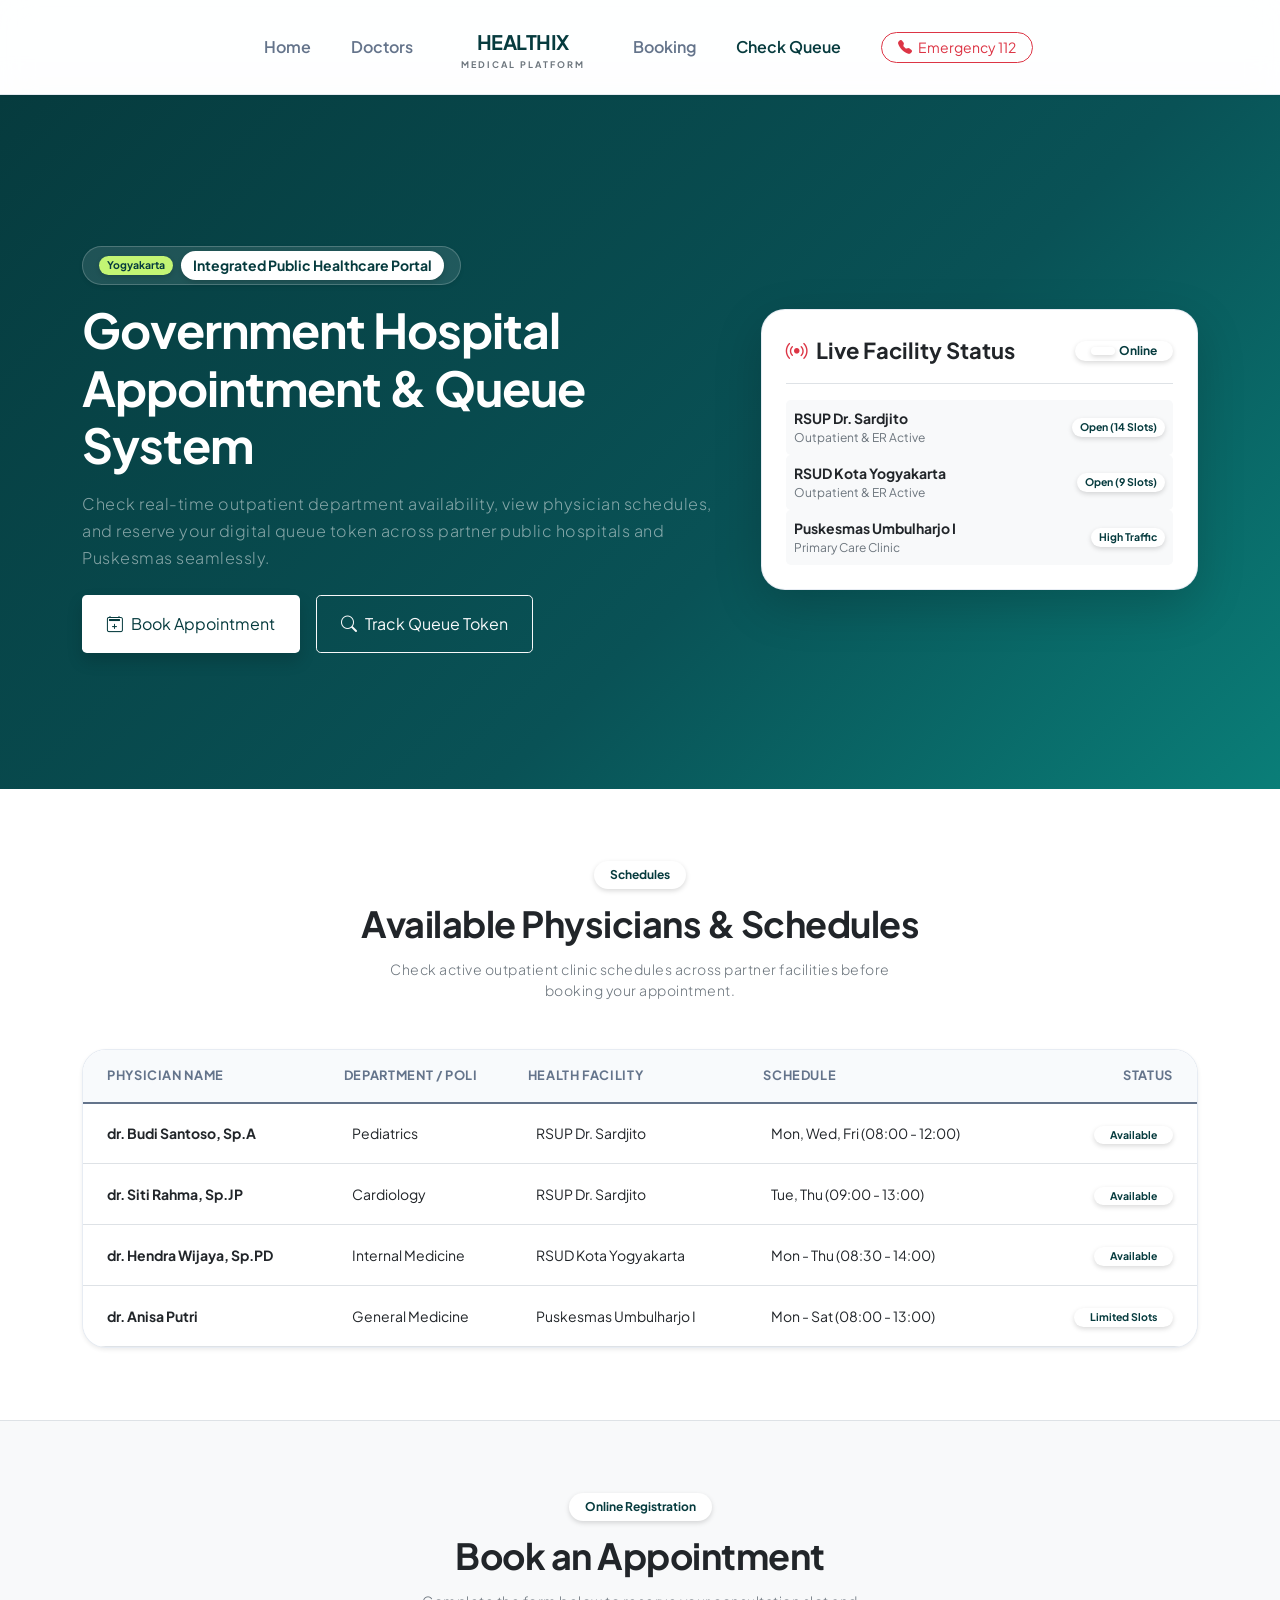
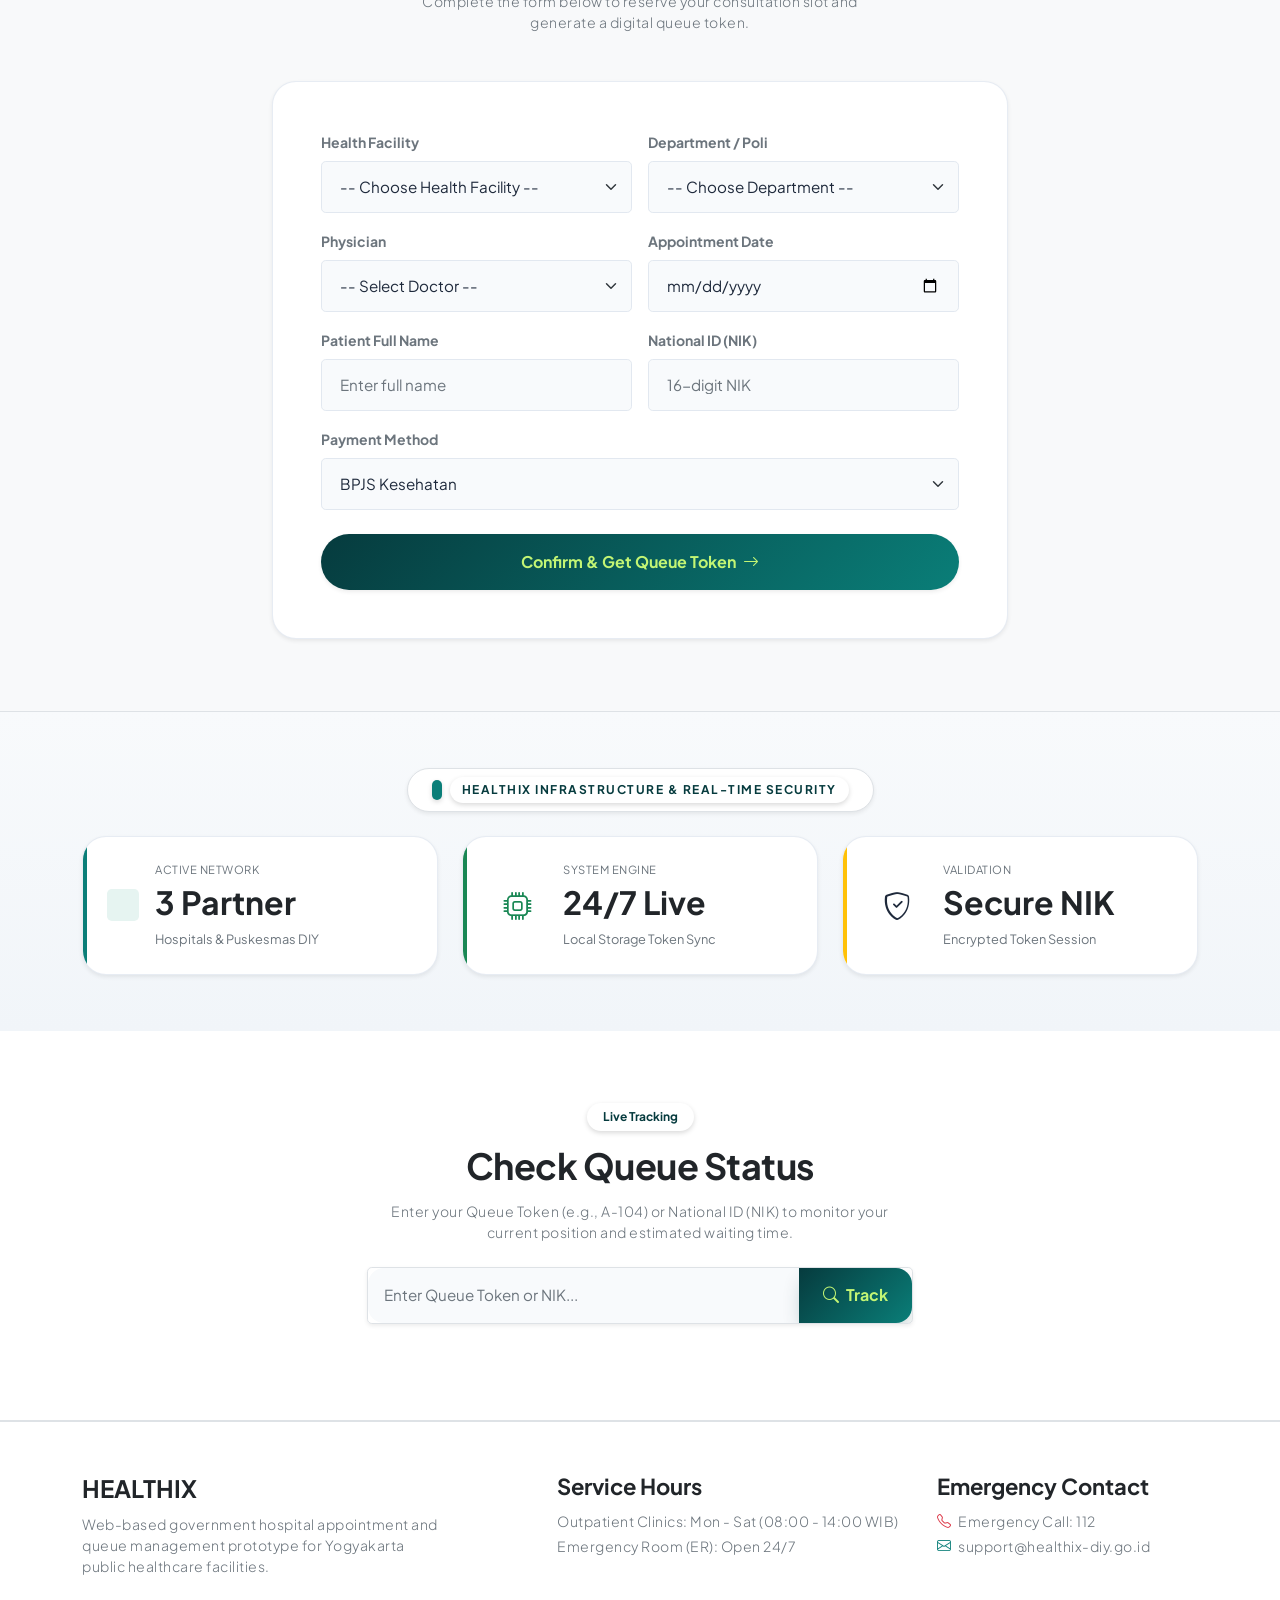
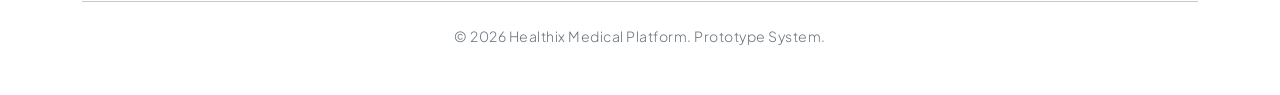
==== commit 8ea2444b: "Green" ====
--- a/frontend/index.html
+++ b/frontend/index.html
@@ -15,15 +15,19 @@
         <link href="css/owl.theme.default.min.css" rel="stylesheet">
         <link href="css/templatemo-medic-care.css" rel="stylesheet">
 
-        <!-- CUSTOM ULTRA MODERN STYLES -->
+        <!-- CUSTOM ULTRA MODERN STYLES (EMERALD GREEN THEME) -->
         <style>
             :root {
                 --bs-font-sans-serif: 'Plus Jakarta Sans', sans-serif;
+                --primary: #0a7e78;
+                --primary-dark: #063b3e;
+                --primary-light: #e6f4f1;
+                --accent-lime: #c3f574;
             }
             body {
                 font-family: 'Plus Jakarta Sans', sans-serif;
                 background-color: #f8fafc;
-                color: #0f172a;
+                color: #1e293b;
                 overflow-x: hidden;
             }
 
@@ -36,16 +40,17 @@
                 transition: all 0.3s ease;
             }
             .navbar-nav .nav-link {
-                color: #475569 !important;
-                font-weight: 500;
+                color: #64748b !important;
+                font-weight: 600;
                 transition: color 0.2s;
             }
             .navbar-nav .nav-link:hover, .navbar-nav .nav-link.active {
-                color: #2563eb !important;
-            }
-            /* Hero Section Modern Gradient (Diperbarui dengan Selector Universal & !important) */
+                color: #063b3e !important;
+            }
+
+            /* Hero Section Modern Gradient (Emerald Green) */
             #hero, .hero, header.hero, section.hero, div[id*="hero"] {
-                background: linear-gradient(135deg, #0284c7 0%, #0369a1 50%, #38bdf8 100%) !important;
+                background: linear-gradient(135deg, #063b3e 0%, #095256 60%, #0a7e78 100%) !important;
                 padding-top: 8rem !important;
                 padding-bottom: 7rem !important;
                 position: relative;
@@ -62,8 +67,8 @@
             }
             .card:hover {
                 transform: translateY(-3px);
-                box-shadow: 0 20px 25px -5px rgba(0, 0, 0, 0.07), 0 10px 10px -5px rgba(0, 0, 0, 0.04);
-                border-color: rgba(37, 99, 235, 0.2) !important;
+                box-shadow: 0 20px 25px -5px rgba(6, 59, 62, 0.08), 0 10px 10px -5px rgba(0, 0, 0, 0.04);
+                border-color: rgba(10, 126, 120, 0.3) !important;
             }
 
             /* Form Input & Select */
@@ -74,28 +79,30 @@
                 border: 1.5px solid #e2e8f0;
                 border-radius: 1rem;
                 transition: all 0.2s ease;
-                color: #0f172a;
+                color: #1e293b;
             }
             .form-control:focus, .form-select:focus {
                 background-color: #fff;
-                border-color: #2563eb;
-                box-shadow: 0 0 0 4px rgba(37, 99, 235, 0.1);
+                border-color: #0a7e78;
+                box-shadow: 0 0 0 4px rgba(10, 126, 120, 0.12);
             }
 
             /* Premium Interactive Buttons */
             .btn-primary {
-                background: linear-gradient(135deg, #2563eb 0%, #1d4ed8 100%);
+                background: linear-gradient(135deg, #063b3e 0%, #0a7e78 100%);
                 border: none;
                 border-radius: 1rem;
                 padding: 0.85rem 1.75rem;
-                font-weight: 600;
-                box-shadow: 0 10px 20px -5px rgba(37, 99, 235, 0.4);
+                font-weight: 700;
+                color: #c3f574;
+                box-shadow: 0 10px 20px -5px rgba(6, 59, 62, 0.3);
                 transition: all 0.25s ease;
             }
             .btn-primary:hover {
-                background: linear-gradient(135deg, #1d4ed8 0%, #1e40af 100%);
+                background: linear-gradient(135deg, #0a7e78 100%, #063b3e 100%);
+                color: #ffffff;
                 transform: translateY(-2px);
-                box-shadow: 0 14px 24px -4px rgba(37, 99, 235, 0.5);
+                box-shadow: 0 14px 24px -4px rgba(6, 59, 62, 0.4);
             }
 
             /* Pulse Live Status Badge */
@@ -130,7 +137,7 @@
 
             #hero .badge, .hero .badge, div[class*="badge"], span.badge, .rounded-pill span {
                 background-color: #ffffff !important;
-                color: #0284c7 !important;
+                color: #063b3e !important;
                 font-weight: 700 !important;
                 padding: 4px 12px;
                 border-radius: 50rem;
@@ -138,13 +145,12 @@
             }
         </style>
     </head>
-    
-    <body id="top">
+<body id="top">
         <main>
             <!-- NAVIGATION BAR -->
             <nav class="navbar navbar-expand-lg fixed-top shadow-sm">
                 <div class="container">
-                    <a class="navbar-brand mx-auto d-lg-none fw-bold text-primary" href="index.html">
+                    <a class="navbar-brand mx-auto d-lg-none fw-bold" style="color: #063b3e;" href="index.html">
                         HEALTHIX
                         <strong class="d-block text-muted" style="font-size: 9px; letter-spacing: 1px;">MEDICAL PLATFORM</strong>
                     </a>
@@ -163,7 +169,7 @@
                             </li>
                         
                             <a class="navbar-brand d-none d-lg-block text-center mx-4" href="index.html">
-                                <span class="fw-bold text-primary fs-5" style="letter-spacing: -0.5px;">HEALTHIX</span>
+                                <span class="fw-bold fs-5" style="color: #063b3e; letter-spacing: -0.5px;">HEALTHIX</span>
                                 <span class="d-block text-muted text-uppercase" style="font-size: 9px; letter-spacing: 2px;">Medical Platform</span>
                             </a>
 
@@ -189,7 +195,7 @@
                     <div class="row align-items-center g-5">
                         <div class="col-lg-7">
                             <div class="d-inline-flex align-items-center rounded-pill px-3 py-1 mb-3 small text-white shadow-sm" style="background-color: rgba(255, 255, 255, 0.1); border: 1px solid rgba(255, 255, 255, 0.2);">
-                                <span class="badge bg-info text-dark me-2 rounded-pill px-2">Yogyakarta</span>
+                                <span class="badge me-2 rounded-pill px-2" style="background-color: #c3f574 !important; color: #063b3e !important;">Yogyakarta</span>
                                 <span>Integrated Public Healthcare Portal</span>
                             </div>
                             <h1 class="fw-bold display-5 text-white mb-3" style="letter-spacing: -1px;">
@@ -199,7 +205,7 @@
                                 Check real-time outpatient department availability, view physician schedules, and reserve your digital queue token across partner public hospitals and Puskesmas seamlessly.
                             </p>
                             <div class="d-flex flex-wrap gap-3">
-                                <a href="#booking" class="btn btn-light text-primary fw-semibold px-4 py-3 rounded-3 shadow">
+                                <a href="#booking" class="btn fw-semibold px-4 py-3 rounded-3 shadow" style="background-color: #ffffff; color: #063b3e;">
                                     <i class="bi bi-calendar2-plus me-2"></i>Book Appointment
                                 </a>
                                 <a href="#queue-status" class="btn btn-outline-light fw-semibold px-4 py-3 rounded-3">
@@ -249,7 +255,7 @@
             <section id="doctors" class="py-5 bg-white border-bottom">
                 <div class="container py-4">
                     <div class="text-center mb-5">
-                        <span class="badge bg-primary-subtle text-primary fw-semibold px-3 py-2 rounded-pill mb-2">Schedules</span>
+                        <span class="badge fw-semibold px-3 py-2 rounded-pill mb-2" style="background-color: #e6f4f1; color: #0a7e78;">Schedules</span>
                         <h2 class="fw-bold text-dark" style="letter-spacing: -0.5px;">Available Physicians & Schedules</h2>
                         <p class="text-muted small mx-auto" style="max-width: 520px;">
                             Check active outpatient clinic schedules across partner facilities before booking your appointment.
@@ -308,7 +314,7 @@
             <section id="booking" class="py-5 bg-light border-bottom">
                 <div class="container py-4">
                     <div class="text-center mb-5">
-                        <span class="badge bg-primary-subtle text-primary fw-semibold px-3 py-2 rounded-pill mb-2">Online Registration</span>
+                        <span class="badge fw-semibold px-3 py-2 rounded-pill mb-2" style="background-color: #e6f4f1; color: #0a7e78;">Online Registration</span>
                         <h2 class="fw-bold text-dark" style="letter-spacing: -0.5px;">Book an Appointment</h2>
                         <p class="text-muted small mx-auto" style="max-width: 500px;">
                             Complete the form below to reserve your consultation slot and generate a digital queue token.
@@ -386,7 +392,7 @@
                 <div class="container py-2">
                     <div class="text-center mb-4">
                         <div class="d-inline-flex align-items-center justify-content-center px-4 py-2 rounded-pill bg-white shadow-sm border">
-                            <span class="badge bg-primary rounded-pill me-2 p-1">&nbsp;</span>
+                            <span class="badge rounded-pill me-2 p-1" style="background-color: #0a7e78 !important;">&nbsp;</span>
                             <span class="small fw-bold text-uppercase text-muted" style="letter-spacing: 1.5px; font-size: 0.75rem;">Healthix Infrastructure & Real-Time Security</span>
                         </div>
                     </div>
@@ -394,9 +400,9 @@
                     <div class="row g-4 justify-content-center">
                         <div class="col-md-4">
                             <div class="card border-0 shadow-sm rounded-4 p-4 bg-white position-relative overflow-hidden h-100">
-                                <div class="position-absolute top-0 start-0 h-100 bg-primary" style="width: 4px;"></div>
+                                <div class="position-absolute top-0 start-0 h-100" style="width: 4px; background-color: #0a7e78;"></div>
                                 <div class="d-flex align-items-center">
-                                    <div class="rounded-3 bg-primary-subtle text-primary p-3 fs-3 me-3">
+                                    <div class="rounded-3 p-3 fs-3 me-3" style="background-color: #e6f4f1; color: #0a7e78;">
                                         <i class="bi bi-hospital"></i>
                                     </div>
                                     <div>
@@ -447,7 +453,7 @@
             <section id="queue-status" class="py-5 bg-white border-bottom">
                 <div class="container py-4">
                     <div class="text-center mb-4">
-                        <span class="badge bg-primary-subtle text-primary fw-semibold px-3 py-2 rounded-pill mb-2">Live Tracking</span>
+                        <span class="badge fw-semibold px-3 py-2 rounded-pill mb-2" style="background-color: #e6f4f1; color: #0a7e78;">Live Tracking</span>
                         <h2 class="fw-bold text-dark" style="letter-spacing: -0.5px;">Check Queue Status</h2>
                         <p class="text-muted small mx-auto" style="max-width: 500px;">
                             Enter your Queue Token (e.g., A-104) or National ID (NIK) to monitor your current position and estimated waiting time.
@@ -467,7 +473,7 @@
                                 <div class="d-flex justify-content-between align-items-center border-bottom pb-3 mb-3">
                                     <div>
                                         <span class="text-muted small d-block">Queue Number</span>
-                                        <h2 class="fw-bold text-primary mb-0" id="resToken">A-001</h2>
+                                        <h2 class="fw-bold mb-0" style="color: #0a7e78;" id="resToken">A-001</h2>
                                     </div>
                                     <span class="badge bg-warning text-dark px-3 py-2 rounded-pill fw-semibold" id="resStatus">Booked</span>
                                 </div>
@@ -481,7 +487,7 @@
                                     <div class="col-5 text-muted">Appointment Date:</div>
                                     <div class="col-7 fw-bold text-end text-dark" id="resDate">-</div>
                                 </div>
-                                <div class="alert alert-primary border-0 d-flex align-items-center justify-content-between mb-0 rounded-3 py-3 px-3 small bg-primary-subtle text-primary">
+                                <div class="alert border-0 d-flex align-items-center justify-content-between mb-0 rounded-3 py-3 px-3 small" style="background-color: #e6f4f1; color: #063b3e;">
                                     <span class="fw-bold"><i class="bi bi-hourglass-split me-1"></i> Est. Waiting Time:</span>
                                     <span class="fw-bold" id="resWaitTime">± 15 Mins (2 ahead)</span>
                                 </div>
@@ -507,8 +513,8 @@
                             
                             <div class="bg-light border-0 rounded-4 p-4 mb-3">
                                 <span class="text-muted small d-block">Your Queue Token</span>
-                                <h1 class="display-4 fw-bold text-primary my-1" id="modalTokenNumber">A-105</h1>
-                                <span class="badge bg-primary-subtle text-primary rounded-pill px-3 py-1 small mt-2" id="modalWaitEstimate">
+                                <h1 class="display-4 fw-bold my-1" style="color: #0a7e78;" id="modalTokenNumber">A-105</h1>
+                                <span class="badge rounded-pill px-3 py-1 small mt-2" style="background-color: #e6f4f1; color: #0a7e78;" id="modalWaitEstimate">
                                     Est. Wait: ± 20 mins
                                 </span>
                             </div>
@@ -555,7 +561,7 @@
                     <div class="col-lg-3">
                         <h6 class="fw-bold text-dark mb-2">Emergency Contact</h6>
                         <p class="text-muted small mb-1"><i class="bi bi-telephone me-1 text-danger"></i> Emergency Call: 112</p>
-                        <p class="text-muted small mb-0"><i class="bi bi-envelope me-1 text-primary"></i> support@healthix-diy.go.id</p>
+                        <p class="text-muted small mb-0"><i class="bi bi-envelope me-1" style="color: #0a7e78;"></i> support@healthix-diy.go.id</p>
                     </div>
                 </div>
                 <hr class="my-4 opacity-25">
